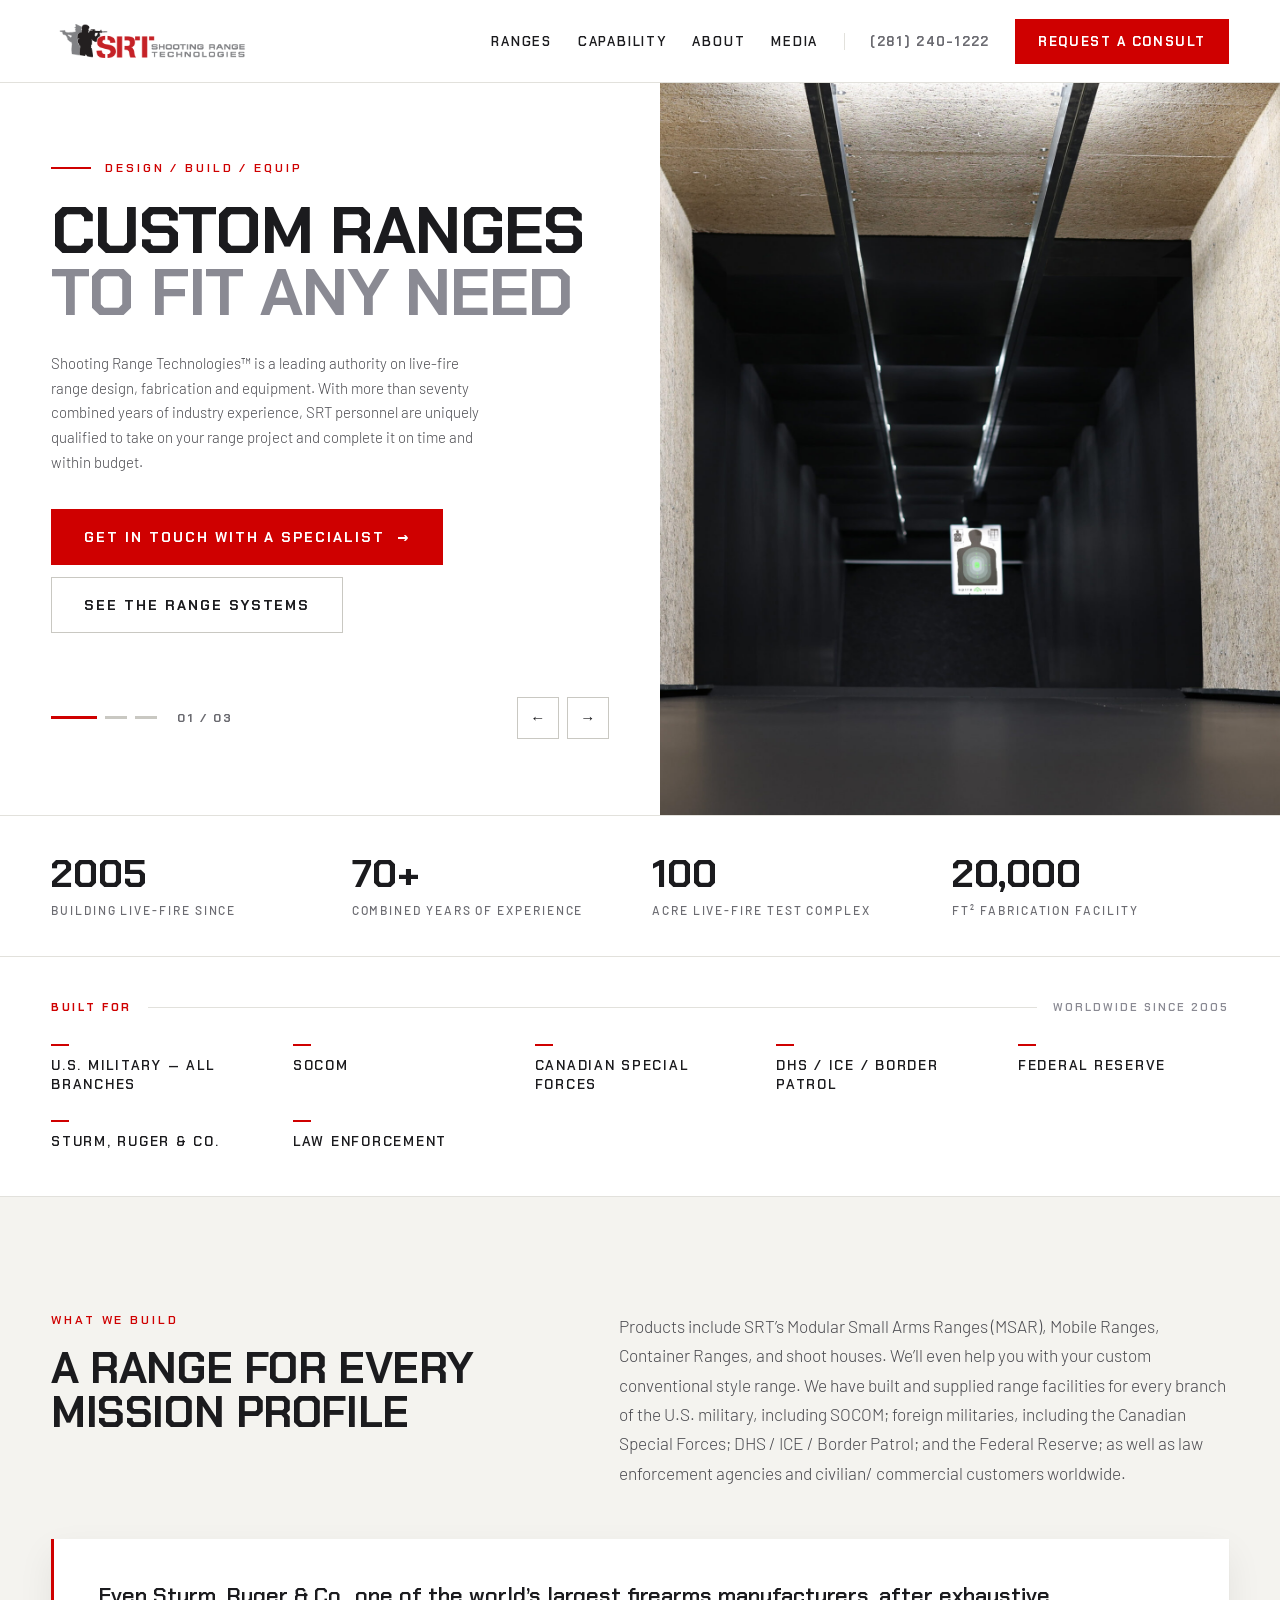
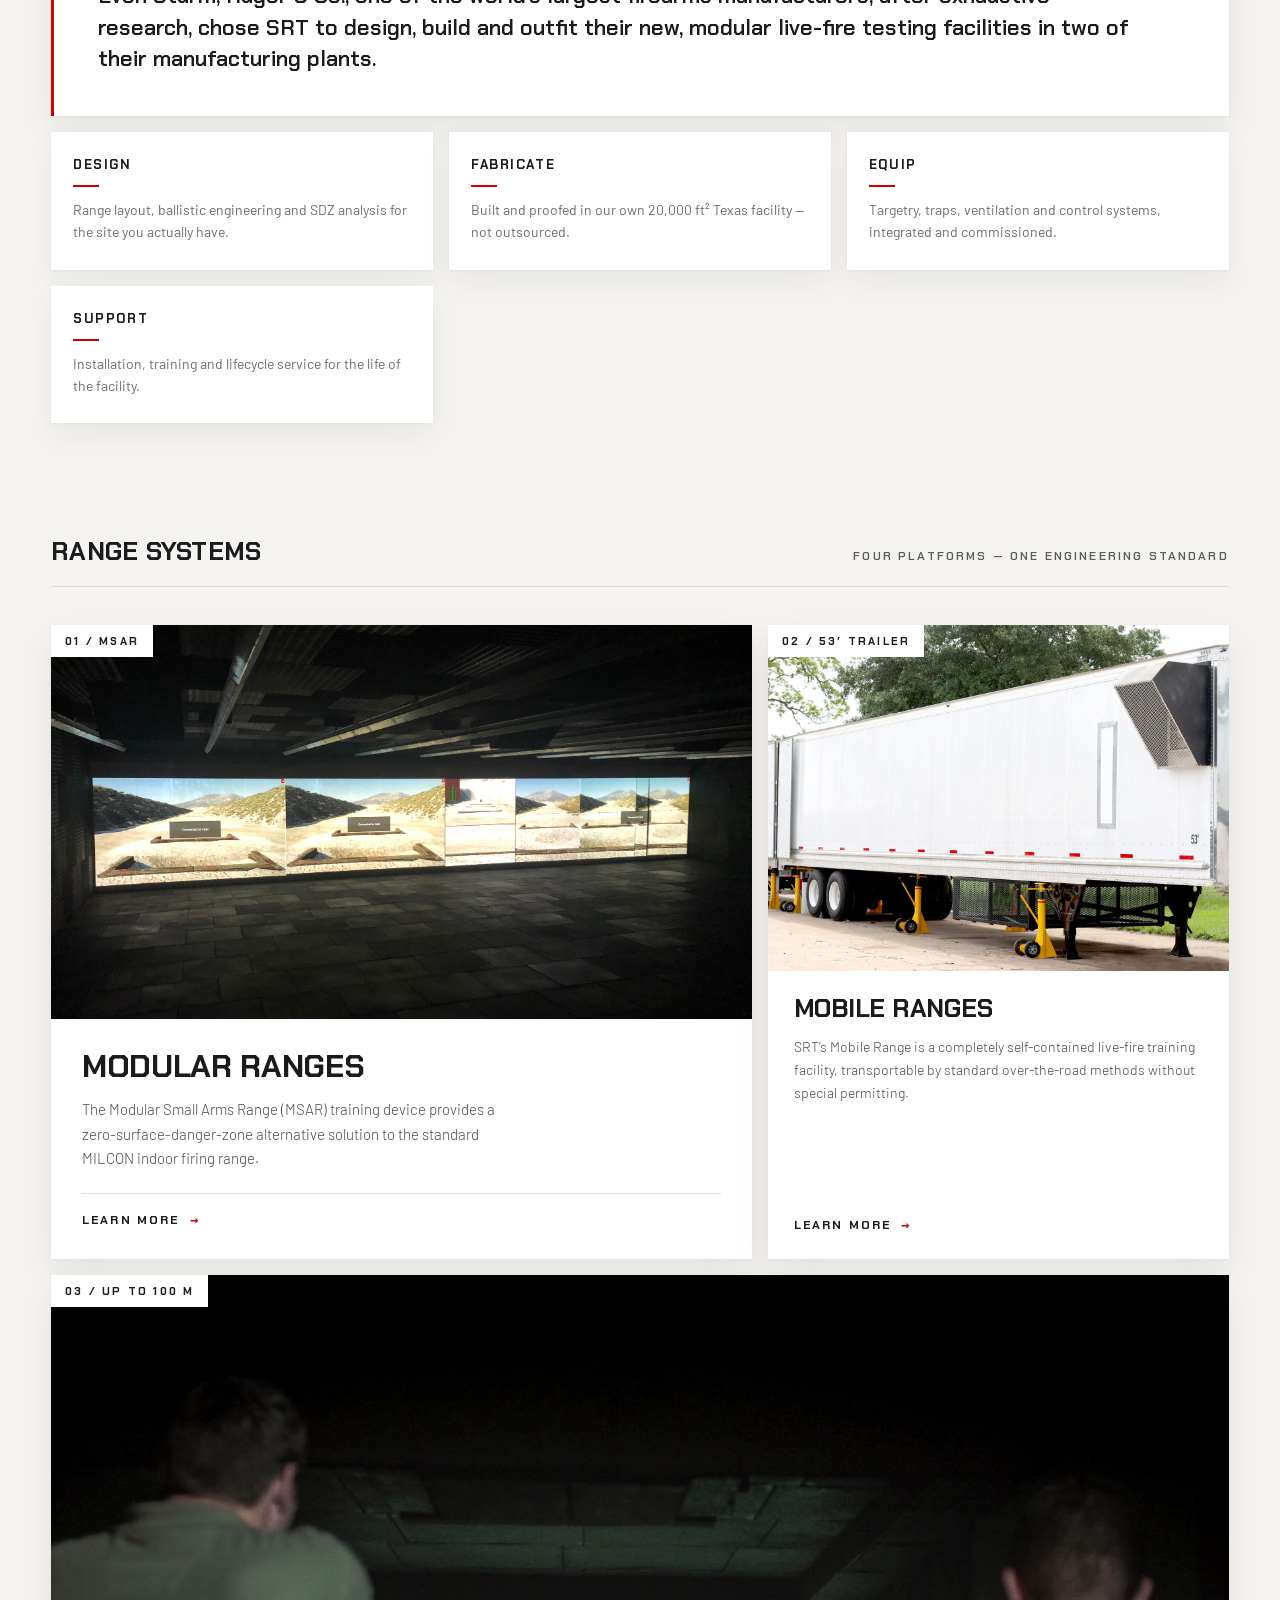
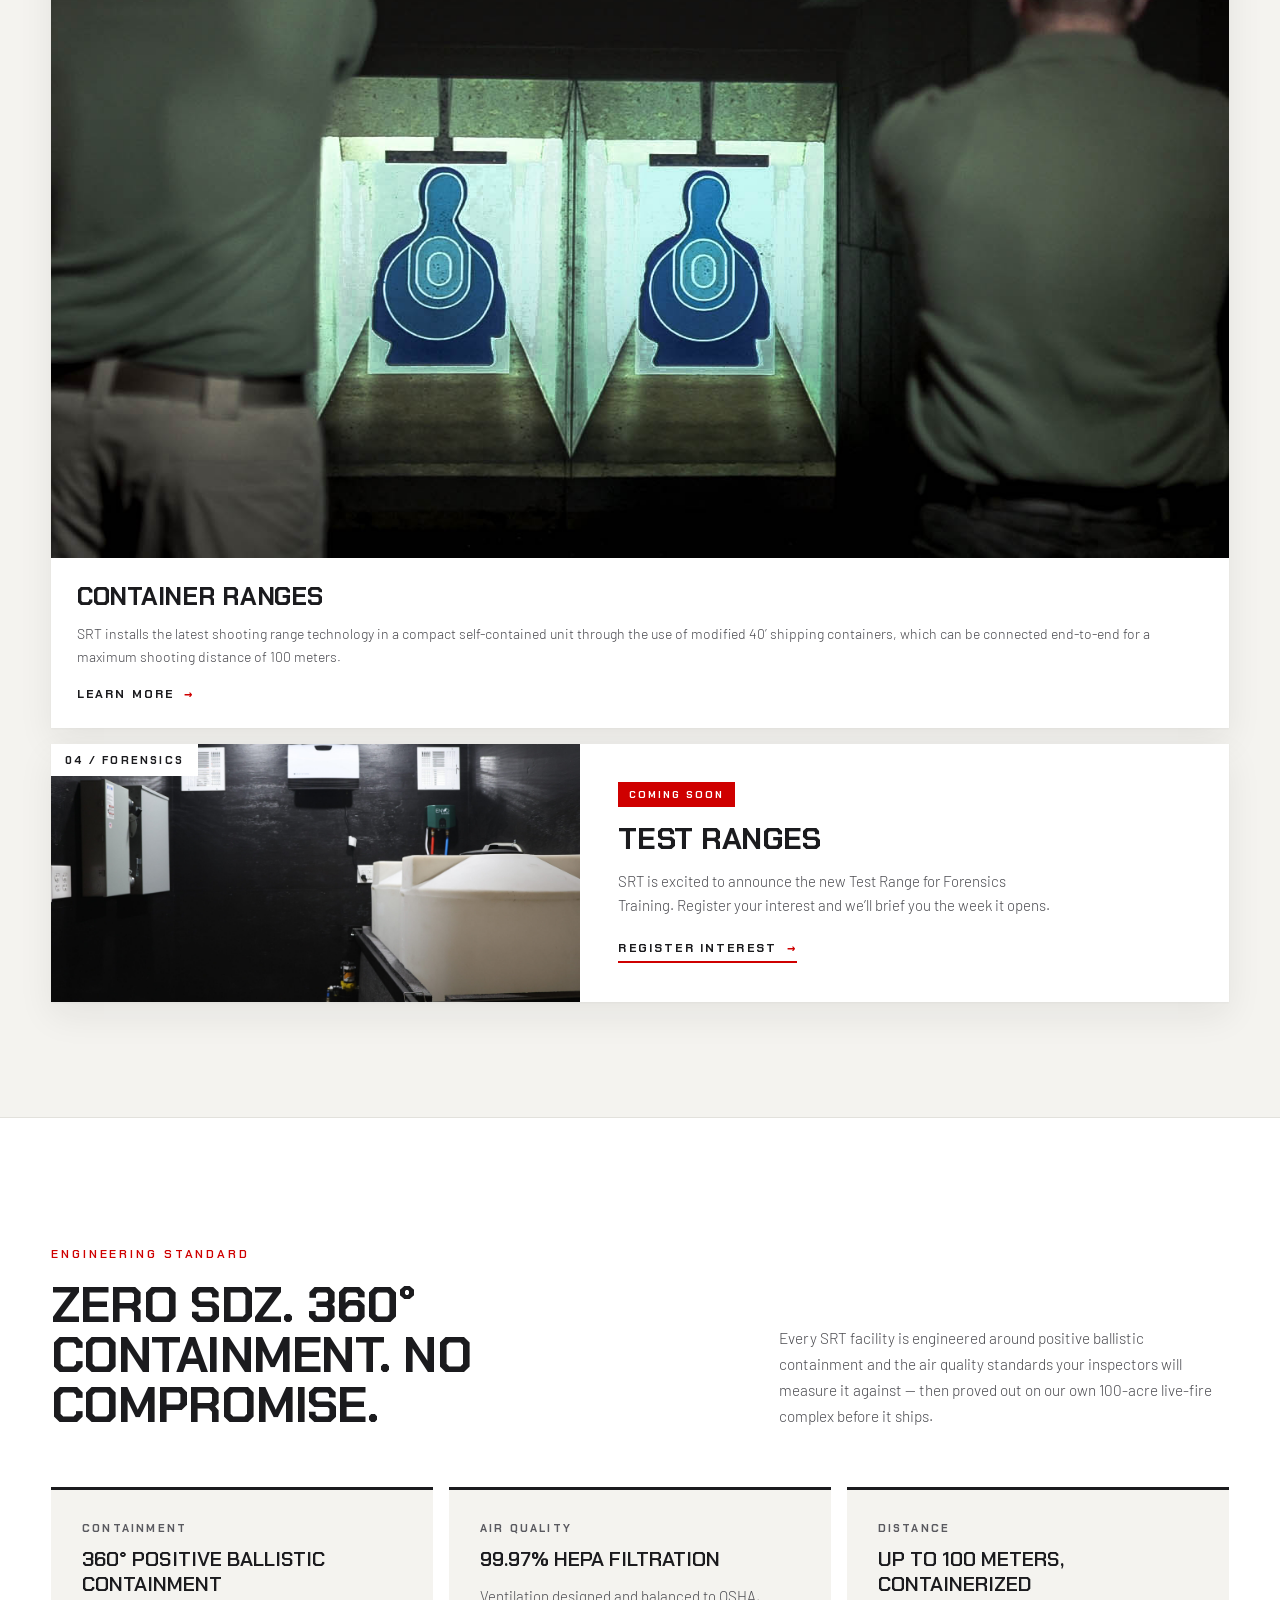
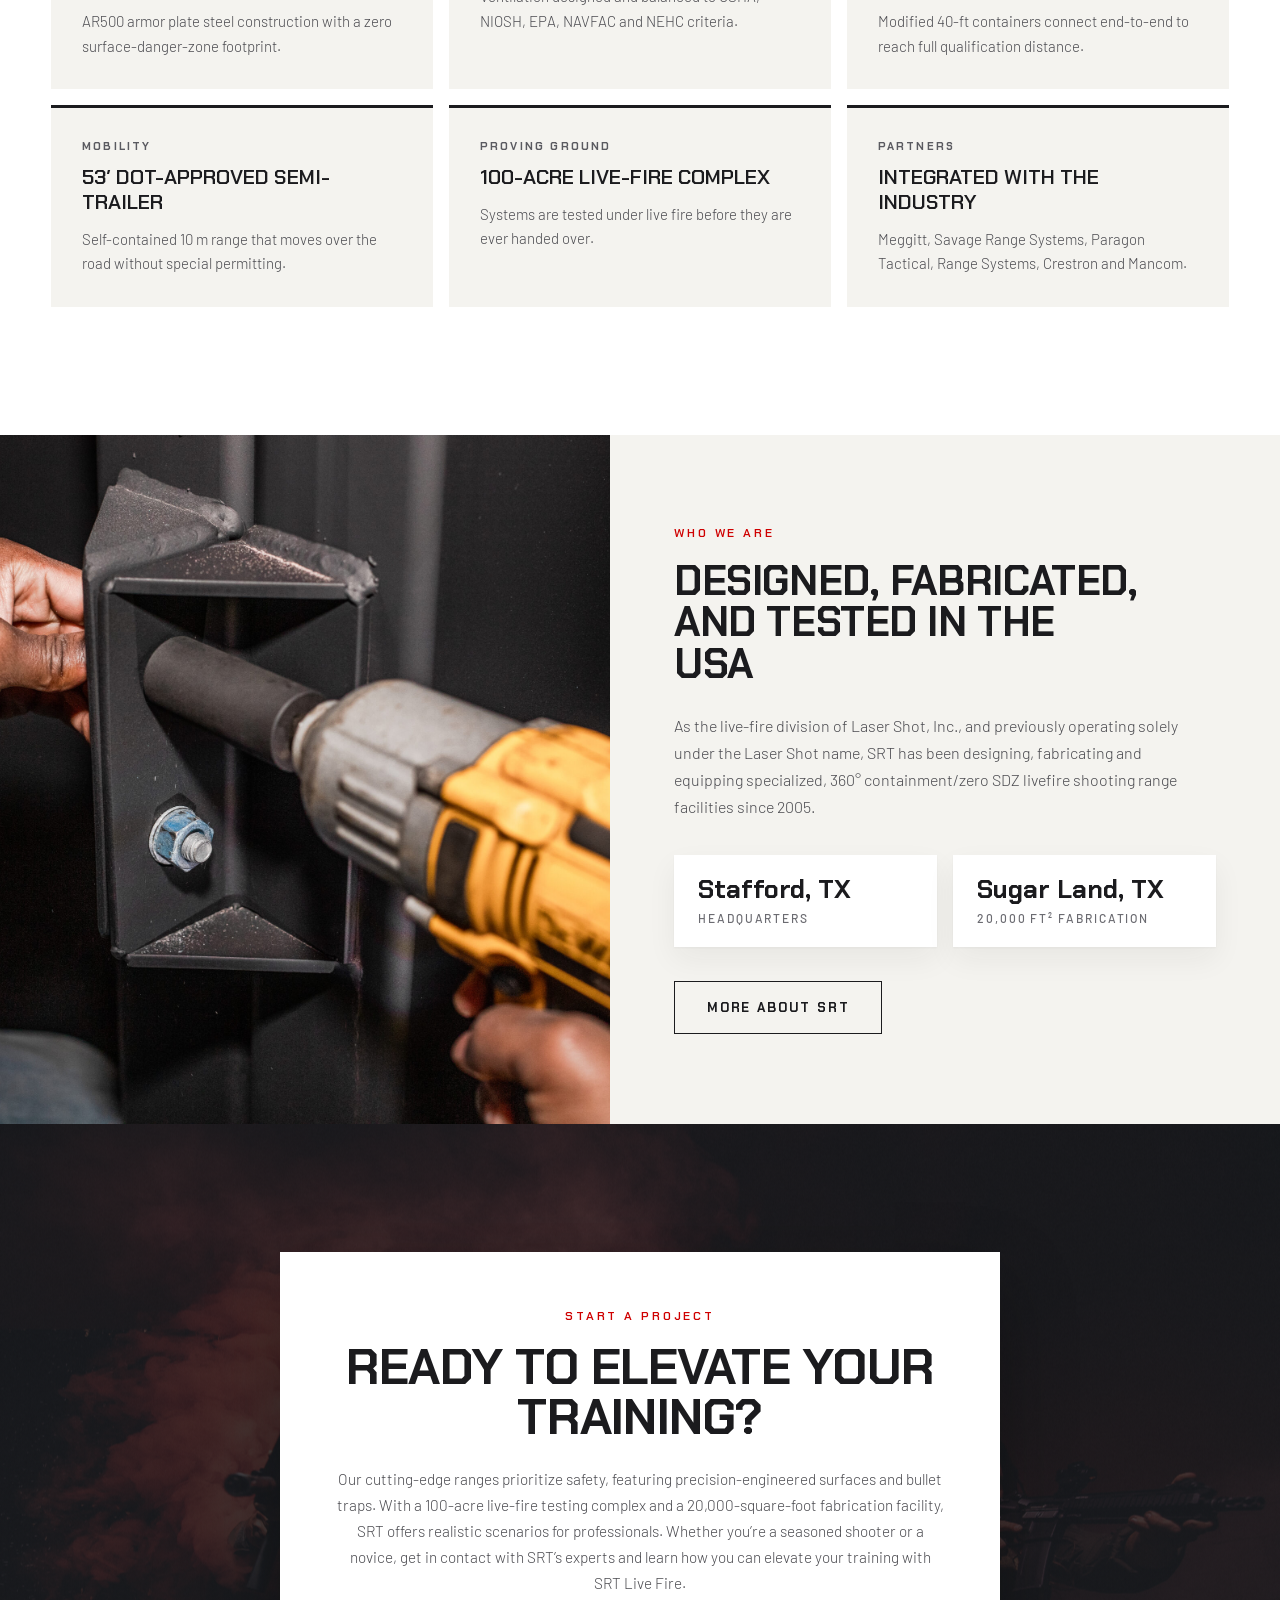
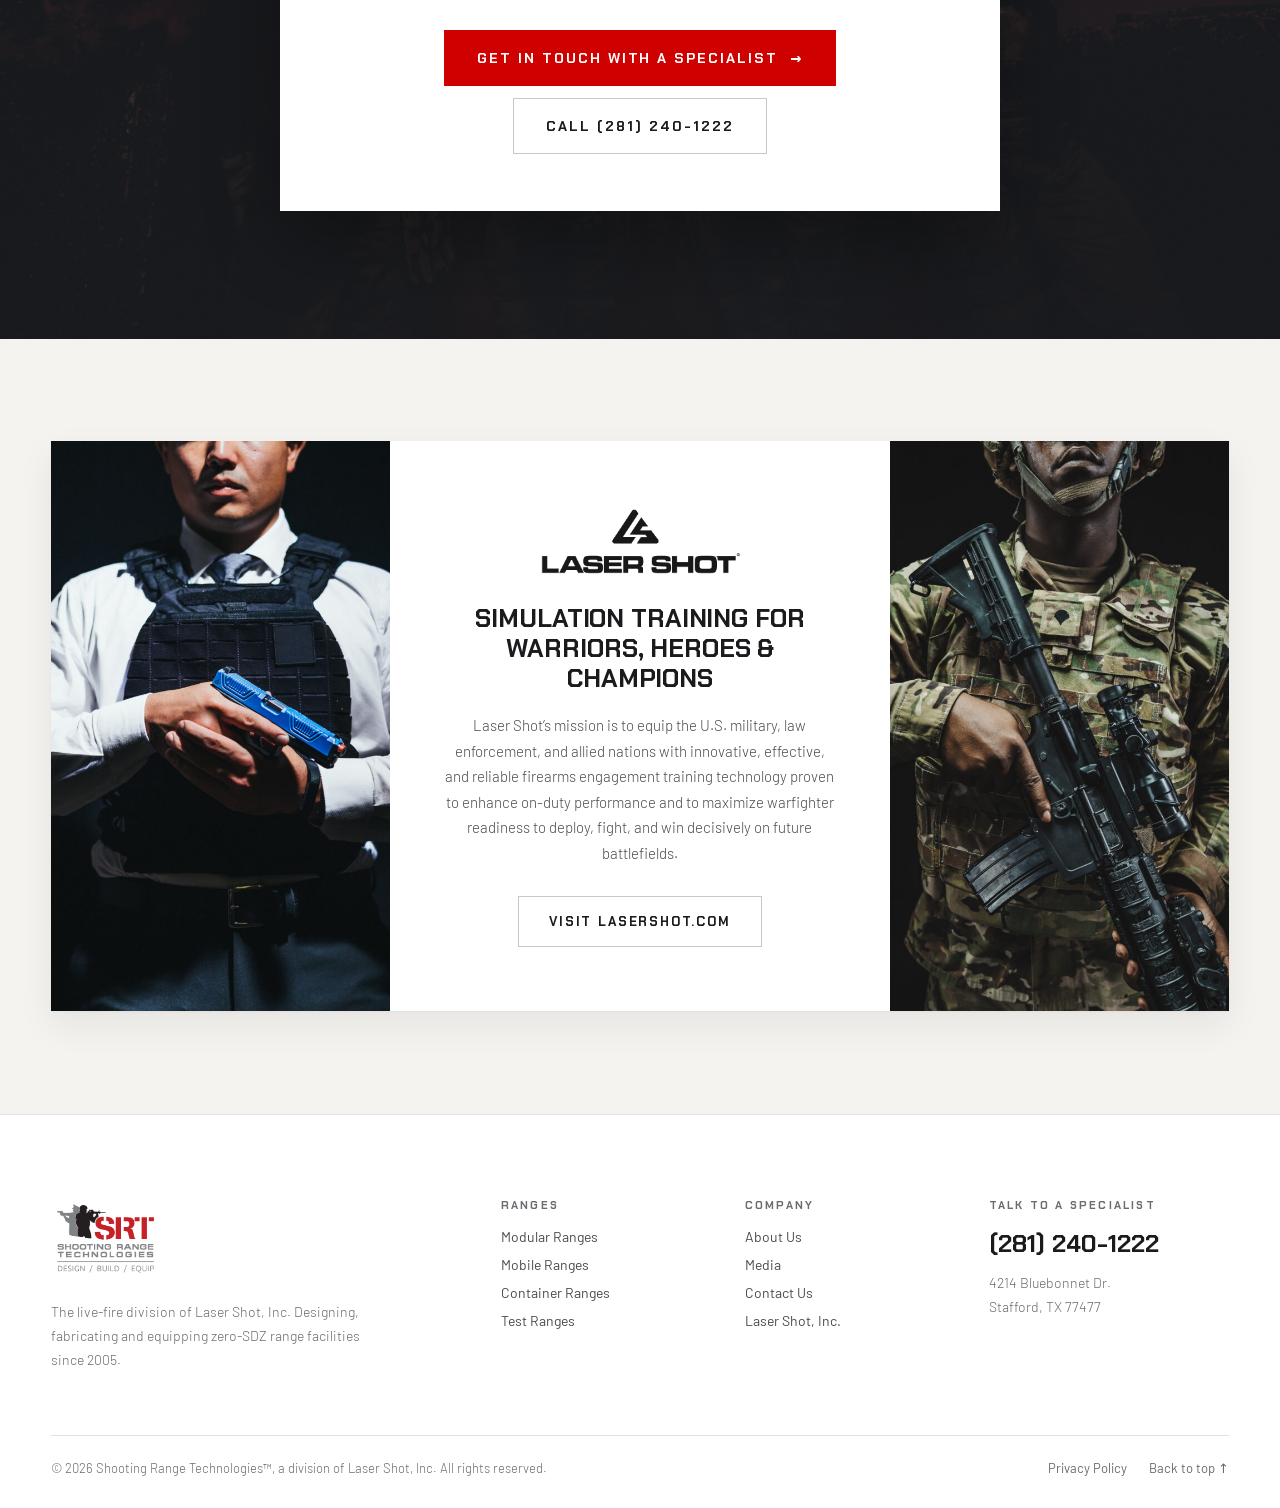
==== index.html @ 736031e8 "Publish seven-page SRT light design preview" ====
<!doctype html>
<html lang="en"><head><meta charset="utf-8"><meta name="robots" content="noindex,nofollow">
<meta name="viewport" content="width=device-width, initial-scale=1">
<title>Shooting Range Technologies — Live-Fire Range Design, Fabrication &amp; Equipment</title>
<meta name="description" content="Shooting Range Technologies™ is a leading authority on live-fire range design, fabrication and equipment.">
<link rel="icon" href="assets/srt-favicon.png">
<link rel="preconnect" href="https://fonts.googleapis.com">
<link rel="preconnect" href="https://fonts.gstatic.com" crossorigin="crossorigin">
<link href="https://fonts.googleapis.com/css2?family=Chakra+Petch:wght@500;600;700&amp;family=Barlow:wght@300;400;500;600&amp;display=swap" rel="stylesheet">
<style>
  html { scroll-behavior: smooth; }
  body { margin: 0; background: #F4F3EF; -webkit-font-smoothing: antialiased; }
  * { box-sizing: border-box; }
  a { color: #CF0000; text-decoration: none; }
  a:hover { color: #FF2A2A; }
  ::selection { background: #CF0000; color: #fff; }
</style>
<link rel="stylesheet" href="assets/site.css"><style>.hover-1:hover{color:#CF0000 !important}
.hover-2:hover{color:#CF0000 !important}
.hover-3:hover{color:#CF0000 !important}
.hover-4:hover{color:#CF0000 !important}
.hover-5:hover{color:#1B1B1E !important}
.hover-6:hover{background:#FF2A2A !important;border-color:#FF2A2A !important;color:#fff !important}
.hover-7:hover{background:#FF2A2A !important;border-color:#FF2A2A !important;color:#fff !important}
.hover-8:hover{border-color:#1B1B1E !important;color:#1B1B1E !important;background:rgba(27,27,30,0.04) !important}
.hover-9:hover{background:#FF2A2A !important;border-color:#FF2A2A !important;color:#fff !important}
.hover-10:hover{border-color:#1B1B1E !important;color:#1B1B1E !important;background:rgba(27,27,30,0.04) !important}
.hover-11:hover{background:#FF2A2A !important;border-color:#FF2A2A !important;color:#fff !important}
.hover-12:hover{border-color:#1B1B1E !important;color:#1B1B1E !important;background:rgba(27,27,30,0.04) !important}
.hover-13:hover{border-color:#1B1B1E !important;background:rgba(27,27,30,0.04) !important}
.hover-14:hover{border-color:#1B1B1E !important;background:rgba(27,27,30,0.04) !important}
.hover-15:hover{color:#1B1B1E !important;box-shadow:0 2px 4px rgba(27,27,30,0.06),0 22px 48px rgba(27,27,30,0.12) !important;transform:translateY(-3px) !important}
.hover-16:hover{color:#1B1B1E !important;box-shadow:0 2px 4px rgba(27,27,30,0.06),0 22px 48px rgba(27,27,30,0.12) !important;transform:translateY(-3px) !important}
.hover-17:hover{color:#1B1B1E !important;box-shadow:0 2px 4px rgba(27,27,30,0.06),0 22px 48px rgba(27,27,30,0.12) !important;transform:translateY(-3px) !important}
.hover-18:hover{color:#CF0000 !important}
.hover-19:hover{background:#1B1B1E !important;color:#FFFFFF !important}
.hover-20:hover{background:#FF2A2A !important;border-color:#FF2A2A !important;color:#fff !important}
.hover-21:hover{border-color:#1B1B1E !important;background:rgba(27,27,30,0.04) !important;color:#1B1B1E !important}
.hover-22:hover{border-color:#CF0000 !important;background:#CF0000 !important;color:#fff !important}
.hover-23:hover{color:#CF0000 !important}
.hover-24:hover{color:#CF0000 !important}
.hover-25:hover{color:#CF0000 !important}
.hover-26:hover{color:#CF0000 !important}
.hover-27:hover{color:#CF0000 !important}
.hover-28:hover{color:#CF0000 !important}
.hover-29:hover{color:#CF0000 !important}
.hover-30:hover{color:#CF0000 !important}
.hover-31:hover{color:#CF0000 !important}
.hover-32:hover{color:#1B1B1E !important}
.hover-33:hover{color:#1B1B1E !important}
.hover-34:hover{color:#1B1B1E !important}</style></head><body>




<div style="background:#F4F3EF;color:#1B1B1E;font-family:Barlow,system-ui,sans-serif;overflow-x:clip" data-ref="rootRef">

  <header style="position:sticky;top:0;z-index:60;background:rgba(255,255,255,0.96);backdrop-filter:blur(14px);-webkit-backdrop-filter:blur(14px);border-bottom:1px solid #E2E1DC;transition:box-shadow .25s ease" data-ref="headerRef">
    <div style="max-width:1600px;margin:0 auto;padding:16px clamp(18px,4vw,64px);display:flex;align-items:center;gap:20px 28px;row-gap:12px;flex-wrap:wrap;justify-content:space-between;position:relative">
      <a href="#top" style="display:flex;align-items:center;gap:14px;flex-shrink:0">
        <img src="assets/srt-horizontal-dark.png" alt="Shooting Range Technologies" style="height:50px;width:auto;display:block">
      </a>
      <button data-menu-toggle="1" aria-label="Open menu" aria-expanded="false" style="display:none;width:46px;height:46px;background:transparent;border:1px solid #C9C8C2;cursor:pointer;flex-direction:column;align-items:center;justify-content:center;gap:5px;padding:0;flex-shrink:0;margin-left:auto"><span style="display:block;width:20px;height:2px;background:#1B1B1E"></span><span style="display:block;width:20px;height:2px;background:#1B1B1E"></span><span style="display:block;width:20px;height:2px;background:#1B1B1E"></span></button>
      <nav data-menu-nav="1" style="display:flex;align-items:center;gap:12px clamp(14px,2vw,30px);flex:1 1 420px;flex-wrap:wrap;justify-content:flex-end">
        <a href="#ranges" style="font-family:'Chakra Petch',sans-serif;font-weight:600;font-size:13px;letter-spacing:.14em;text-transform:uppercase;color:#1B1B1E" class="hover-1">Ranges</a>
        <a href="about-us.html#why" style="font-family:'Chakra Petch',sans-serif;font-weight:600;font-size:13px;letter-spacing:.14em;text-transform:uppercase;color:#1B1B1E" class="hover-2">Capability</a>
        <a href="about-us.html" style="font-family:'Chakra Petch',sans-serif;font-weight:600;font-size:13px;letter-spacing:.14em;text-transform:uppercase;color:#1B1B1E" class="hover-3">About</a>
        <a href="media.html" style="font-family:'Chakra Petch',sans-serif;font-weight:600;font-size:13px;letter-spacing:.14em;text-transform:uppercase;color:#1B1B1E" class="hover-4">Media</a>
        <a href="tel:+12812401222" style="font-family:'Chakra Petch',sans-serif;font-weight:700;font-size:13px;letter-spacing:.1em;color:#6B6B71;border-left:1px solid #E2E1DC;padding-left:clamp(14px,2vw,26px)" class="hover-5"><span data-bind="1">(281) 240-1222</span></a>
        <a href="contact-us.html" style="font-family:'Chakra Petch',sans-serif;font-weight:700;font-size:13px;letter-spacing:.12em;text-transform:uppercase;color:#fff;background:#CF0000;padding:13px 22px;border:1px solid #CF0000" class="hover-6">Request a Consult</a>
      </nav>
    </div>
  </header>

  <section id="top" style="background:#FFFFFF">
    <div style="max-width:1600px;margin:0 auto;display:flex;flex-wrap:wrap;align-items:stretch">

      <div style="flex:1 1 380px;display:flex;flex-direction:column;justify-content:center;padding:clamp(48px,6vw,104px) clamp(18px,4vw,64px)">
        <div style="display:grid">

          <div data-copy="0" style="grid-area:1 / 1;opacity:1;transition:opacity .5s ease, transform .5s ease">
            <div style="display:flex;align-items:center;gap:14px;margin-bottom:24px">
              <span style="width:40px;height:2px;background:#CF0000;display:block"></span>
              <span style="font-family:'Chakra Petch',sans-serif;font-weight:600;font-size:12px;letter-spacing:.24em;text-transform:uppercase;color:#CF0000">Design / Build / Equip</span>
            </div>
            <h1 style="font-family:'Chakra Petch',sans-serif;font-weight:700;text-transform:uppercase;font-size:clamp(40px,5.2vw,82px);line-height:0.94;letter-spacing:-0.015em;margin:0;max-width:15ch;text-wrap:balance;color:#1B1B1E">Custom ranges <span style="color:#8A8A93;display:inline">to fit any need</span></h1>
            <p style="max-width:54ch;margin:26px 0 0;font-size:clamp(15px,1.15vw,18px);line-height:1.65;color:#4A4A4F;font-weight:300">Shooting Range Technologies™ is a leading authority on live-fire range design, fabrication and equipment. With more than seventy combined years of industry experience, SRT personnel are uniquely qualified to take on your range project and complete it on time and within budget.</p>
            <div style="display:flex;flex-wrap:wrap;gap:12px;margin-top:34px">
              <a href="contact-us.html" style="font-family:'Chakra Petch',sans-serif;font-weight:700;font-size:14px;letter-spacing:.14em;text-transform:uppercase;color:#fff;background:#CF0000;padding:18px 32px;border:1px solid #CF0000;display:inline-flex;align-items:center;gap:12px" class="hover-7">Get in touch with a specialist <span style="font-size:16px;line-height:1">→</span></a>
              <a href="#ranges" style="font-family:'Chakra Petch',sans-serif;font-weight:700;font-size:14px;letter-spacing:.14em;text-transform:uppercase;color:#1B1B1E;background:transparent;padding:18px 32px;border:1px solid #C9C8C2;display:inline-flex;align-items:center" class="hover-8">See the range systems</a>
            </div>
          </div>

          <div data-copy="1" style="grid-area:1 / 1;opacity:0;pointer-events:none;transform:translateY(14px);transition:opacity .5s ease, transform .5s ease">
            <div style="display:flex;align-items:center;gap:14px;margin-bottom:24px">
              <span style="width:40px;height:2px;background:#CF0000;display:block"></span>
              <span style="font-family:'Chakra Petch',sans-serif;font-weight:600;font-size:12px;letter-spacing:.24em;text-transform:uppercase;color:#CF0000">Modular Small Arms Range</span>
            </div>
            <h2 style="font-family:'Chakra Petch',sans-serif;font-weight:700;text-transform:uppercase;font-size:clamp(40px,5.2vw,82px);line-height:0.94;letter-spacing:-0.015em;margin:0;max-width:15ch;text-wrap:balance;color:#1B1B1E">Zero SDZ <span style="color:#8A8A93;display:inline">by design</span></h2>
            <p style="max-width:54ch;margin:26px 0 0;font-size:clamp(15px,1.15vw,18px);line-height:1.65;color:#4A4A4F;font-weight:300">The Modular Small Arms Range (MSAR) training device provides a zero-surface-danger-zone alternative solution to the standard MILCON indoor firing range — 360° positive ballistic containment in AR500 armor plate steel.</p>
            <div style="display:flex;flex-wrap:wrap;gap:12px;margin-top:34px">
              <a href="modular-ranges.html" style="font-family:'Chakra Petch',sans-serif;font-weight:700;font-size:14px;letter-spacing:.14em;text-transform:uppercase;color:#fff;background:#CF0000;padding:18px 32px;border:1px solid #CF0000;display:inline-flex;align-items:center;gap:12px" class="hover-9">Explore modular ranges <span style="font-size:16px;line-height:1">→</span></a>
              <a href="#capability" style="font-family:'Chakra Petch',sans-serif;font-weight:700;font-size:14px;letter-spacing:.14em;text-transform:uppercase;color:#1B1B1E;background:transparent;padding:18px 32px;border:1px solid #C9C8C2;display:inline-flex;align-items:center" class="hover-10">See the spec</a>
            </div>
          </div>

          <div data-copy="2" style="grid-area:1 / 1;opacity:0;pointer-events:none;transform:translateY(14px);transition:opacity .5s ease, transform .5s ease">
            <div style="display:flex;align-items:center;gap:14px;margin-bottom:24px">
              <span style="width:40px;height:2px;background:#CF0000;display:block"></span>
              <span style="font-family:'Chakra Petch',sans-serif;font-weight:600;font-size:12px;letter-spacing:.24em;text-transform:uppercase;color:#CF0000">Mobile &amp; Container Ranges</span>
            </div>
            <h2 style="font-family:'Chakra Petch',sans-serif;font-weight:700;text-transform:uppercase;font-size:clamp(40px,5.2vw,82px);line-height:0.94;letter-spacing:-0.015em;margin:0;max-width:15ch;text-wrap:balance;color:#1B1B1E">Live fire <span style="color:#8A8A93;display:inline">that deploys</span></h2>
            <p style="max-width:54ch;margin:26px 0 0;font-size:clamp(15px,1.15vw,18px);line-height:1.65;color:#4A4A4F;font-weight:300">SRT’s Mobile Range is a completely self-contained live-fire training facility, transportable by standard over-the-road methods without special permitting — or containerized end-to-end for a full 100 meters.</p>
            <div style="display:flex;flex-wrap:wrap;gap:12px;margin-top:34px">
              <a href="mobile-ranges.html" style="font-family:'Chakra Petch',sans-serif;font-weight:700;font-size:14px;letter-spacing:.14em;text-transform:uppercase;color:#fff;background:#CF0000;padding:18px 32px;border:1px solid #CF0000;display:inline-flex;align-items:center;gap:12px" class="hover-11">See deployable ranges <span style="font-size:16px;line-height:1">→</span></a>
              <a href="contact-us.html" style="font-family:'Chakra Petch',sans-serif;font-weight:700;font-size:14px;letter-spacing:.14em;text-transform:uppercase;color:#1B1B1E;background:transparent;padding:18px 32px;border:1px solid #C9C8C2;display:inline-flex;align-items:center" class="hover-12">Talk to a specialist</a>
            </div>
          </div>

        </div>

        <div style="display:flex;align-items:center;gap:20px;margin-top:clamp(40px,5vw,64px)">
          <div style="display:flex;align-items:center;gap:8px">
            <button data-dot="0" aria-label="Slide 1" style="width:46px;height:3px;background:#CF0000;border:0;padding:0;cursor:pointer;transition:width .3s ease, background .3s ease"></button>
            <button data-dot="1" aria-label="Slide 2" style="width:22px;height:3px;background:#C9C8C2;border:0;padding:0;cursor:pointer;transition:width .3s ease, background .3s ease"></button>
            <button data-dot="2" aria-label="Slide 3" style="width:22px;height:3px;background:#C9C8C2;border:0;padding:0;cursor:pointer;transition:width .3s ease, background .3s ease"></button>
          </div>
          <div style="font-family:'Chakra Petch',sans-serif;font-weight:700;font-size:12px;letter-spacing:.18em;color:#6B6B71" data-ref="counterRef">01 / 03</div>
          <div style="display:flex;gap:8px;margin-left:auto">
            <button data-nav="prev" aria-label="Previous slide" style="width:42px;height:42px;background:transparent;border:1px solid #C9C8C2;color:#1B1B1E;cursor:pointer;font-size:15px;display:flex;align-items:center;justify-content:center" class="hover-13">←</button>
            <button data-nav="next" aria-label="Next slide" style="width:42px;height:42px;background:transparent;border:1px solid #C9C8C2;color:#1B1B1E;cursor:pointer;font-size:15px;display:flex;align-items:center;justify-content:center" class="hover-14">→</button>
          </div>
        </div>
      </div>

      <div style="flex:1 1 340px;position:relative;min-height:clamp(300px,42vw,660px);background:#1B1B1E;overflow:hidden">
        <div data-slide="0" style="position:absolute;inset:0;opacity:1;transition:opacity .9s ease">
          <img src="assets/hero-mobile-range-lane.jpg" alt="Live-fire range lane built by SRT" style="position:absolute;inset:0;width:100%;height:100%;object-fit:cover;object-position:52% 48%">
        </div>
        <div data-slide="1" style="position:absolute;inset:0;opacity:0;transition:opacity .9s ease">
          <img src="assets/hero-modular.jpg" alt="Interior of a Modular Small Arms Range built by SRT" style="position:absolute;inset:0;width:100%;height:100%;object-fit:cover;object-position:50% 55%">
        </div>
        <div data-slide="2" style="position:absolute;inset:0;opacity:0;transition:opacity .9s ease">
          <img src="assets/hero-mobile.jpg" alt="Live fire training inside an SRT mobile range" style="position:absolute;inset:0;width:100%;height:100%;object-fit:cover;object-position:50% 45%">
        </div>
      </div>

    </div>

    <div style="border-top:1px solid #E2E1DC;background:#FFFFFF">
      <div style="max-width:1600px;margin:0 auto;padding:clamp(28px,3vw,40px) clamp(18px,4vw,64px);display:flex;flex-wrap:wrap;gap:24px">
        
          <div style="flex:1 1 170px">
            <div style="font-family:'Chakra Petch',sans-serif;font-weight:700;font-size:clamp(28px,3vw,40px);line-height:1;color:#1B1B1E"><span data-bind="2">2005</span></div>
            <div style="font-size:12px;letter-spacing:.16em;text-transform:uppercase;color:#6B6B71;margin-top:10px;font-weight:500"><span data-bind="3">Building live-fire since</span></div>
          </div>
        
          <div style="flex:1 1 170px">
            <div style="font-family:'Chakra Petch',sans-serif;font-weight:700;font-size:clamp(28px,3vw,40px);line-height:1;color:#1B1B1E"><span data-bind="4">70+</span></div>
            <div style="font-size:12px;letter-spacing:.16em;text-transform:uppercase;color:#6B6B71;margin-top:10px;font-weight:500"><span data-bind="5">Combined years of experience</span></div>
          </div>
        
          <div style="flex:1 1 170px">
            <div style="font-family:'Chakra Petch',sans-serif;font-weight:700;font-size:clamp(28px,3vw,40px);line-height:1;color:#1B1B1E"><span data-bind="6">100</span></div>
            <div style="font-size:12px;letter-spacing:.16em;text-transform:uppercase;color:#6B6B71;margin-top:10px;font-weight:500"><span data-bind="7">Acre live-fire test complex</span></div>
          </div>
        
          <div style="flex:1 1 170px">
            <div style="font-family:'Chakra Petch',sans-serif;font-weight:700;font-size:clamp(28px,3vw,40px);line-height:1;color:#1B1B1E"><span data-bind="8">20,000</span></div>
            <div style="font-size:12px;letter-spacing:.16em;text-transform:uppercase;color:#6B6B71;margin-top:10px;font-weight:500"><span data-bind="9">Ft² fabrication facility</span></div>
          </div>
        
      </div>
    </div>
  </section>

  <div data-bind="10" style="display: contents;">
    <section style="background:#FFFFFF;border-top:1px solid #E2E1DC;border-bottom:1px solid #E2E1DC">
      <div style="max-width:1600px;margin:0 auto;padding:clamp(30px,3.4vw,46px) clamp(18px,4vw,64px)">
        <div style="display:flex;align-items:center;gap:16px;margin-bottom:clamp(22px,2.4vw,30px)">
          <span style="font-family:'Chakra Petch',sans-serif;font-weight:700;font-size:11px;letter-spacing:.24em;text-transform:uppercase;color:#CF0000;flex:0 0 auto">Built for</span>
          <span style="flex:1 1 auto;height:1px;background:#E2E1DC;display:block"></span>
          <span style="font-family:'Chakra Petch',sans-serif;font-weight:600;font-size:11px;letter-spacing:.18em;text-transform:uppercase;color:#8A8A93;flex:0 0 auto">Worldwide since 2005</span>
        </div>
        <div style="display:grid;grid-template-columns:repeat(auto-fit,minmax(min(100%,190px),1fr));gap:clamp(18px,2vw,26px) clamp(20px,2.4vw,34px)">
          
            <div style="display:flex;flex-direction:column;gap:11px">
              <span style="width:18px;height:2px;background:#CF0000;display:block"></span>
              <span style="font-family:'Chakra Petch',sans-serif;font-weight:600;font-size:clamp(12px,1.05vw,14px);letter-spacing:.13em;text-transform:uppercase;color:#1B1B1E;line-height:1.4"><span data-bind="11">U.S. Military — All Branches</span></span>
            </div>
          
            <div style="display:flex;flex-direction:column;gap:11px">
              <span style="width:18px;height:2px;background:#CF0000;display:block"></span>
              <span style="font-family:'Chakra Petch',sans-serif;font-weight:600;font-size:clamp(12px,1.05vw,14px);letter-spacing:.13em;text-transform:uppercase;color:#1B1B1E;line-height:1.4"><span data-bind="12">SOCOM</span></span>
            </div>
          
            <div style="display:flex;flex-direction:column;gap:11px">
              <span style="width:18px;height:2px;background:#CF0000;display:block"></span>
              <span style="font-family:'Chakra Petch',sans-serif;font-weight:600;font-size:clamp(12px,1.05vw,14px);letter-spacing:.13em;text-transform:uppercase;color:#1B1B1E;line-height:1.4"><span data-bind="13">Canadian Special Forces</span></span>
            </div>
          
            <div style="display:flex;flex-direction:column;gap:11px">
              <span style="width:18px;height:2px;background:#CF0000;display:block"></span>
              <span style="font-family:'Chakra Petch',sans-serif;font-weight:600;font-size:clamp(12px,1.05vw,14px);letter-spacing:.13em;text-transform:uppercase;color:#1B1B1E;line-height:1.4"><span data-bind="14">DHS / ICE / Border Patrol</span></span>
            </div>
          
            <div style="display:flex;flex-direction:column;gap:11px">
              <span style="width:18px;height:2px;background:#CF0000;display:block"></span>
              <span style="font-family:'Chakra Petch',sans-serif;font-weight:600;font-size:clamp(12px,1.05vw,14px);letter-spacing:.13em;text-transform:uppercase;color:#1B1B1E;line-height:1.4"><span data-bind="15">Federal Reserve</span></span>
            </div>
          
            <div style="display:flex;flex-direction:column;gap:11px">
              <span style="width:18px;height:2px;background:#CF0000;display:block"></span>
              <span style="font-family:'Chakra Petch',sans-serif;font-weight:600;font-size:clamp(12px,1.05vw,14px);letter-spacing:.13em;text-transform:uppercase;color:#1B1B1E;line-height:1.4"><span data-bind="16">Sturm, Ruger &amp; Co.</span></span>
            </div>
          
            <div style="display:flex;flex-direction:column;gap:11px">
              <span style="width:18px;height:2px;background:#CF0000;display:block"></span>
              <span style="font-family:'Chakra Petch',sans-serif;font-weight:600;font-size:clamp(12px,1.05vw,14px);letter-spacing:.13em;text-transform:uppercase;color:#1B1B1E;line-height:1.4"><span data-bind="17">Law Enforcement</span></span>
            </div>
          
        </div>
      </div>
    </section>
  </div>

  <section style="background:#F4F3EF;padding:clamp(66px,9vw,126px) 0">
    <div style="max-width:1600px;margin:0 auto;padding:0 clamp(18px,4vw,64px);display:flex;flex-wrap:wrap;gap:clamp(30px,4.5vw,76px);align-items:flex-start">
      <div style="flex:1 1 340px;max-width:560px">
        <div data-reveal="1" style="font-family:'Chakra Petch',sans-serif;font-weight:600;font-size:12px;letter-spacing:.24em;text-transform:uppercase;color:#CF0000;margin-bottom:18px">What we build</div>
        <h2 data-reveal="1" style="font-family:'Chakra Petch',sans-serif;font-weight:700;text-transform:uppercase;font-size:clamp(29px,3.4vw,50px);line-height:1.02;letter-spacing:-0.01em;margin:0;color:#1B1B1E">A range for every mission profile</h2>
      </div>
      <div style="flex:1 1 440px">
        <p data-reveal="1" style="margin:0;font-size:clamp(16px,1.35vw,19px);line-height:1.7;color:#4A4A4F;font-weight:300">Products include SRT’s Modular Small Arms Ranges (MSAR), Mobile Ranges, Container Ranges, and shoot houses. We’ll even help you with your custom conventional style range. We have built and supplied range facilities for every branch of the U.S. military, including SOCOM; foreign militaries, including the Canadian Special Forces; DHS / ICE / Border Patrol; and the Federal Reserve; as well as law enforcement agencies and civilian/ commercial customers worldwide.</p>
      </div>
    </div>
    <div data-reveal="1" style="max-width:1600px;margin:clamp(34px,4vw,56px) auto 0;padding:0 clamp(18px,4vw,64px)">
      <div style="background:#FFFFFF;border-left:3px solid #CF0000;padding:clamp(28px,3.2vw,46px) clamp(26px,3.4vw,54px);box-shadow:0 1px 2px rgba(27,27,30,0.04),0 14px 34px rgba(27,27,30,0.07)">
      <p style="margin:0;max-width:74ch;font-family:'Chakra Petch',sans-serif;font-weight:600;font-size:clamp(16px,1.7vw,25px);line-height:1.45;color:#1B1B1E;text-wrap:pretty">Even Sturm, Ruger &amp; Co., one of the world’s largest firearms manufacturers, after exhaustive research, chose SRT to design, build and outfit their new, modular live-fire testing facilities in two of their manufacturing plants.</p>
      </div>
    </div>
    <div data-reveal="1" style="max-width:1600px;margin:16px auto 0;padding:0 clamp(18px,4vw,64px);display:grid;grid-template-columns:repeat(auto-fill,minmax(min(100%,300px),1fr));gap:16px">
      
        <div style="background:#FFFFFF;padding:24px 22px 26px;box-shadow:0 1px 2px rgba(27,27,30,0.04),0 12px 30px rgba(27,27,30,0.06)">
          <div style="font-family:'Chakra Petch',sans-serif;font-weight:700;font-size:13px;letter-spacing:.12em;text-transform:uppercase;color:#1B1B1E"><span data-bind="18">Design</span></div>
          <div style="width:26px;height:2px;background:#CF0000;margin:12px 0 12px"></div>
          <div style="font-size:14px;line-height:1.6;color:#6B6B71;font-weight:400"><span data-bind="19">Range layout, ballistic engineering and SDZ analysis for the site you actually have.</span></div>
        </div>
      
        <div style="background:#FFFFFF;padding:24px 22px 26px;box-shadow:0 1px 2px rgba(27,27,30,0.04),0 12px 30px rgba(27,27,30,0.06)">
          <div style="font-family:'Chakra Petch',sans-serif;font-weight:700;font-size:13px;letter-spacing:.12em;text-transform:uppercase;color:#1B1B1E"><span data-bind="20">Fabricate</span></div>
          <div style="width:26px;height:2px;background:#CF0000;margin:12px 0 12px"></div>
          <div style="font-size:14px;line-height:1.6;color:#6B6B71;font-weight:400"><span data-bind="21">Built and proofed in our own 20,000 ft² Texas facility — not outsourced.</span></div>
        </div>
      
        <div style="background:#FFFFFF;padding:24px 22px 26px;box-shadow:0 1px 2px rgba(27,27,30,0.04),0 12px 30px rgba(27,27,30,0.06)">
          <div style="font-family:'Chakra Petch',sans-serif;font-weight:700;font-size:13px;letter-spacing:.12em;text-transform:uppercase;color:#1B1B1E"><span data-bind="22">Equip</span></div>
          <div style="width:26px;height:2px;background:#CF0000;margin:12px 0 12px"></div>
          <div style="font-size:14px;line-height:1.6;color:#6B6B71;font-weight:400"><span data-bind="23">Targetry, traps, ventilation and control systems, integrated and commissioned.</span></div>
        </div>
      
        <div style="background:#FFFFFF;padding:24px 22px 26px;box-shadow:0 1px 2px rgba(27,27,30,0.04),0 12px 30px rgba(27,27,30,0.06)">
          <div style="font-family:'Chakra Petch',sans-serif;font-weight:700;font-size:13px;letter-spacing:.12em;text-transform:uppercase;color:#1B1B1E"><span data-bind="24">Support</span></div>
          <div style="width:26px;height:2px;background:#CF0000;margin:12px 0 12px"></div>
          <div style="font-size:14px;line-height:1.6;color:#6B6B71;font-weight:400"><span data-bind="25">Installation, training and lifecycle service for the life of the facility.</span></div>
        </div>
      
    </div>
  </section>

  <section id="ranges" style="background:#F4F3EF;padding:0 0 clamp(66px,9vw,126px)">
    <div style="max-width:1600px;margin:0 auto;padding:0 clamp(18px,4vw,64px)">
      <div style="display:flex;flex-wrap:wrap;align-items:flex-end;justify-content:space-between;gap:14px 28px;padding-bottom:22px;border-bottom:1px solid #DDDCD7;margin-bottom:clamp(26px,3vw,38px)">
        <h2 style="font-family:'Chakra Petch',sans-serif;font-weight:700;text-transform:uppercase;font-size:clamp(20px,2vw,28px);line-height:1;letter-spacing:.01em;margin:0;color:#1B1B1E">Range systems</h2>
        <div style="font-family:'Chakra Petch',sans-serif;font-weight:600;font-size:12px;letter-spacing:.18em;text-transform:uppercase;color:#5A5A60">Four platforms — one engineering standard</div>
      </div>

      <div style="display:flex;flex-wrap:wrap;gap:16px">

        <a href="modular-ranges.html" data-reveal="1" data-card="1" style="flex:1 1 560px;display:flex;flex-direction:column;background:#FFFFFF;color:#1B1B1E;box-shadow:0 1px 2px rgba(27,27,30,0.04),0 14px 34px rgba(27,27,30,0.07);transition:box-shadow .3s ease, transform .3s ease" class="hover-15">
          <div style="position:relative;aspect-ratio:16/9;overflow:hidden;background:#1B1B1E">
            <img src="assets/card-modular.jpeg" alt="Modular Small Arms Range interior with projected targetry" style="position:absolute;inset:0;width:100%;height:100%;object-fit:cover;transition:transform .7s cubic-bezier(.2,.7,.2,1)">
            <span style="position:absolute;top:0;left:0;background:#FFFFFF;padding:9px 14px;font-family:'Chakra Petch',sans-serif;font-weight:700;font-size:11px;letter-spacing:.2em;text-transform:uppercase;color:#1B1B1E">01 / MSAR</span>
          </div>
          <div style="padding:clamp(24px,2.4vw,34px);display:flex;flex-direction:column;flex:1 1 auto">
            <h3 style="font-family:'Chakra Petch',sans-serif;font-weight:700;text-transform:uppercase;font-size:clamp(24px,2.5vw,36px);line-height:1.02;margin:0;letter-spacing:-0.01em;color:#1B1B1E">Modular Ranges</h3>
            <p style="margin:14px 0 0;max-width:52ch;font-size:15px;line-height:1.65;color:#4A4A4F;font-weight:300">The Modular Small Arms Range (MSAR) training device provides a zero-surface-danger-zone alternative solution to the standard MILCON indoor firing range.</p>
            <span style="margin-top:22px;font-family:'Chakra Petch',sans-serif;font-weight:700;font-size:12px;letter-spacing:.18em;text-transform:uppercase;color:#1B1B1E;display:inline-flex;align-items:center;gap:10px;padding-top:18px;border-top:1px solid #E2E1DC">Learn more <span style="color:#CF0000">→</span></span>
          </div>
        </a>

        <a href="mobile-ranges.html" data-reveal="1" data-card="1" style="flex:1 1 320px;display:flex;flex-direction:column;background:#FFFFFF;color:#1B1B1E;box-shadow:0 1px 2px rgba(27,27,30,0.04),0 14px 34px rgba(27,27,30,0.07);transition:box-shadow .3s ease, transform .3s ease" class="hover-16">
          <div style="position:relative;aspect-ratio:4/3;overflow:hidden;background:#1B1B1E">
            <img src="assets/card-mobile.jpg" alt="SRT mobile range trailer" style="position:absolute;inset:0;width:100%;height:100%;object-fit:cover;object-position:50% 45%;transition:transform .7s cubic-bezier(.2,.7,.2,1)">
            <span style="position:absolute;top:0;left:0;background:#FFFFFF;padding:9px 14px;font-family:'Chakra Petch',sans-serif;font-weight:700;font-size:11px;letter-spacing:.2em;text-transform:uppercase;color:#1B1B1E">02 / 53′ Trailer</span>
          </div>
          <div style="padding:clamp(22px,2vw,28px);display:flex;flex-direction:column;flex:1 1 auto">
            <h3 style="font-family:'Chakra Petch',sans-serif;font-weight:700;text-transform:uppercase;font-size:clamp(21px,2vw,28px);line-height:1.04;margin:0;letter-spacing:-0.01em;color:#1B1B1E">Mobile Ranges</h3>
            <p style="margin:12px 0 0;font-size:14px;line-height:1.65;color:#4A4A4F;font-weight:300">SRT’s Mobile Range is a completely self-contained live-fire training facility, transportable by standard over-the-road methods without special permitting.</p>
            <span style="margin-top:auto;padding-top:18px;font-family:'Chakra Petch',sans-serif;font-weight:700;font-size:12px;letter-spacing:.18em;text-transform:uppercase;color:#1B1B1E;display:inline-flex;align-items:center;gap:10px">Learn more <span style="color:#CF0000">→</span></span>
          </div>
        </a>

        <a href="container-ranges.html" data-reveal="1" data-card="1" style="flex:1 1 320px;display:flex;flex-direction:column;background:#FFFFFF;color:#1B1B1E;box-shadow:0 1px 2px rgba(27,27,30,0.04),0 14px 34px rgba(27,27,30,0.07);transition:box-shadow .3s ease, transform .3s ease" class="hover-17">
          <div style="position:relative;aspect-ratio:4/3;overflow:hidden;background:#1B1B1E">
            <img src="assets/card-container.jpg" alt="Shooters training inside an SRT container range" style="position:absolute;inset:0;width:100%;height:100%;object-fit:cover;transition:transform .7s cubic-bezier(.2,.7,.2,1)">
            <span style="position:absolute;top:0;left:0;background:#FFFFFF;padding:9px 14px;font-family:'Chakra Petch',sans-serif;font-weight:700;font-size:11px;letter-spacing:.2em;text-transform:uppercase;color:#1B1B1E">03 / Up to 100 m</span>
          </div>
          <div style="padding:clamp(22px,2vw,28px);display:flex;flex-direction:column;flex:1 1 auto">
            <h3 style="font-family:'Chakra Petch',sans-serif;font-weight:700;text-transform:uppercase;font-size:clamp(21px,2vw,28px);line-height:1.04;margin:0;letter-spacing:-0.01em;color:#1B1B1E">Container Ranges</h3>
            <p style="margin:12px 0 0;font-size:14px;line-height:1.65;color:#4A4A4F;font-weight:300">SRT installs the latest shooting range technology in a compact self-contained unit through the use of modified 40’ shipping containers, which can be connected end-to-end for a maximum shooting distance of 100 meters.</p>
            <span style="margin-top:auto;padding-top:18px;font-family:'Chakra Petch',sans-serif;font-weight:700;font-size:12px;letter-spacing:.18em;text-transform:uppercase;color:#1B1B1E;display:inline-flex;align-items:center;gap:10px">Learn more <span style="color:#CF0000">→</span></span>
          </div>
        </a>

        <div data-bind="26" style="display: contents;">
          <div data-reveal="1" style="flex:1 1 100%;display:flex;flex-wrap:wrap;background:#FFFFFF;box-shadow:0 1px 2px rgba(27,27,30,0.04),0 14px 34px rgba(27,27,30,0.07)">
            <div style="flex:1 1 300px;position:relative;min-height:240px;overflow:hidden;background:#1B1B1E">
              <img src="assets/card-test.jpg" alt="Forensics test range interior" style="position:absolute;inset:0;width:100%;height:100%;object-fit:cover">
              <span style="position:absolute;top:0;left:0;background:#FFFFFF;padding:9px 14px;font-family:'Chakra Petch',sans-serif;font-weight:700;font-size:11px;letter-spacing:.2em;text-transform:uppercase;color:#1B1B1E">04 / Forensics</span>
            </div>
            <div style="flex:1 1 420px;padding:clamp(26px,3vw,44px);display:flex;flex-direction:column;justify-content:center">
              <span style="font-family:'Chakra Petch',sans-serif;font-weight:700;font-size:10px;letter-spacing:.2em;text-transform:uppercase;color:#fff;background:#CF0000;padding:6px 11px;align-self:flex-start;margin-bottom:16px">Coming soon</span>
              <h3 style="font-family:'Chakra Petch',sans-serif;font-weight:700;text-transform:uppercase;font-size:clamp(23px,2.4vw,34px);line-height:1.02;margin:0;letter-spacing:-0.01em;color:#1B1B1E">Test Ranges</h3>
              <p style="margin:14px 0 0;max-width:54ch;font-size:15px;line-height:1.65;color:#4A4A4F;font-weight:300">SRT is excited to announce the new Test Range for Forensics Training. Register your interest and we’ll brief you the week it opens.</p>
              <a href="contact-us.html" style="margin-top:22px;font-family:'Chakra Petch',sans-serif;font-weight:700;font-size:12px;letter-spacing:.18em;text-transform:uppercase;color:#1B1B1E;display:inline-flex;align-items:center;gap:10px;align-self:flex-start;border-bottom:2px solid #CF0000;padding-bottom:5px" class="hover-18">Register interest <span style="color:#CF0000">→</span></a>
            </div>
          </div>
        </div>

      </div>
    </div>
  </section>

  <section id="capability" style="background:#FFFFFF;border-top:1px solid #E2E1DC;padding:clamp(70px,10vw,140px) 0">
    <div style="max-width:1600px;margin:0 auto;padding:0 clamp(18px,4vw,64px)">
      <div style="display:flex;flex-wrap:wrap;gap:clamp(26px,5vw,76px);align-items:flex-end;margin-bottom:clamp(36px,4.5vw,64px)">
        <div style="flex:1 1 420px">
          <div style="font-family:'Chakra Petch',sans-serif;font-weight:600;font-size:12px;letter-spacing:.24em;text-transform:uppercase;color:#CF0000;margin-bottom:18px">Engineering standard</div>
          <h2 style="font-family:'Chakra Petch',sans-serif;font-weight:700;text-transform:uppercase;font-size:clamp(29px,3.9vw,58px);line-height:1;letter-spacing:-0.015em;margin:0;max-width:16ch;color:#1B1B1E">Zero SDZ. 360° containment. No compromise.</h2>
        </div>
        <p style="flex:1 1 320px;max-width:50ch;margin:0;font-size:clamp(15px,1.2vw,18px);line-height:1.7;color:#4A4A4F;font-weight:300">Every SRT facility is engineered around positive ballistic containment and the air quality standards your inspectors will measure it against — then proved out on our own 100-acre live-fire complex before it ships.</p>
      </div>
      <div style="display:flex;flex-wrap:wrap;gap:16px">
        
          <div style="flex:1 1 380px;background:#F4F3EF;padding:clamp(24px,2.4vw,34px);border-top:3px solid #1B1B1E">
            <div style="font-family:'Chakra Petch',sans-serif;font-weight:700;font-size:11px;letter-spacing:.2em;text-transform:uppercase;color:#5A5A60"><span data-bind="27">Containment</span></div>
            <div style="font-family:'Chakra Petch',sans-serif;font-weight:600;font-size:clamp(17px,1.6vw,22px);line-height:1.22;color:#1B1B1E;margin-top:12px;text-transform:uppercase"><span data-bind="28">360° positive ballistic containment</span></div>
            <div style="font-size:15px;line-height:1.65;color:#4A4A4F;margin-top:12px;font-weight:300"><span data-bind="29">AR500 armor plate steel construction with a zero surface-danger-zone footprint.</span></div>
          </div>
        
          <div style="flex:1 1 380px;background:#F4F3EF;padding:clamp(24px,2.4vw,34px);border-top:3px solid #1B1B1E">
            <div style="font-family:'Chakra Petch',sans-serif;font-weight:700;font-size:11px;letter-spacing:.2em;text-transform:uppercase;color:#5A5A60"><span data-bind="30">Air quality</span></div>
            <div style="font-family:'Chakra Petch',sans-serif;font-weight:600;font-size:clamp(17px,1.6vw,22px);line-height:1.22;color:#1B1B1E;margin-top:12px;text-transform:uppercase"><span data-bind="31">99.97% HEPA filtration</span></div>
            <div style="font-size:15px;line-height:1.65;color:#4A4A4F;margin-top:12px;font-weight:300"><span data-bind="32">Ventilation designed and balanced to OSHA, NIOSH, EPA, NAVFAC and NEHC criteria.</span></div>
          </div>
        
          <div style="flex:1 1 380px;background:#F4F3EF;padding:clamp(24px,2.4vw,34px);border-top:3px solid #1B1B1E">
            <div style="font-family:'Chakra Petch',sans-serif;font-weight:700;font-size:11px;letter-spacing:.2em;text-transform:uppercase;color:#5A5A60"><span data-bind="33">Distance</span></div>
            <div style="font-family:'Chakra Petch',sans-serif;font-weight:600;font-size:clamp(17px,1.6vw,22px);line-height:1.22;color:#1B1B1E;margin-top:12px;text-transform:uppercase"><span data-bind="34">Up to 100 meters, containerized</span></div>
            <div style="font-size:15px;line-height:1.65;color:#4A4A4F;margin-top:12px;font-weight:300"><span data-bind="35">Modified 40-ft containers connect end-to-end to reach full qualification distance.</span></div>
          </div>
        
          <div style="flex:1 1 380px;background:#F4F3EF;padding:clamp(24px,2.4vw,34px);border-top:3px solid #1B1B1E">
            <div style="font-family:'Chakra Petch',sans-serif;font-weight:700;font-size:11px;letter-spacing:.2em;text-transform:uppercase;color:#5A5A60"><span data-bind="36">Mobility</span></div>
            <div style="font-family:'Chakra Petch',sans-serif;font-weight:600;font-size:clamp(17px,1.6vw,22px);line-height:1.22;color:#1B1B1E;margin-top:12px;text-transform:uppercase"><span data-bind="37">53′ DOT-approved semi-trailer</span></div>
            <div style="font-size:15px;line-height:1.65;color:#4A4A4F;margin-top:12px;font-weight:300"><span data-bind="38">Self-contained 10 m range that moves over the road without special permitting.</span></div>
          </div>
        
          <div style="flex:1 1 380px;background:#F4F3EF;padding:clamp(24px,2.4vw,34px);border-top:3px solid #1B1B1E">
            <div style="font-family:'Chakra Petch',sans-serif;font-weight:700;font-size:11px;letter-spacing:.2em;text-transform:uppercase;color:#5A5A60"><span data-bind="39">Proving ground</span></div>
            <div style="font-family:'Chakra Petch',sans-serif;font-weight:600;font-size:clamp(17px,1.6vw,22px);line-height:1.22;color:#1B1B1E;margin-top:12px;text-transform:uppercase"><span data-bind="40">100-acre live-fire complex</span></div>
            <div style="font-size:15px;line-height:1.65;color:#4A4A4F;margin-top:12px;font-weight:300"><span data-bind="41">Systems are tested under live fire before they are ever handed over.</span></div>
          </div>
        
          <div style="flex:1 1 380px;background:#F4F3EF;padding:clamp(24px,2.4vw,34px);border-top:3px solid #1B1B1E">
            <div style="font-family:'Chakra Petch',sans-serif;font-weight:700;font-size:11px;letter-spacing:.2em;text-transform:uppercase;color:#5A5A60"><span data-bind="42">Partners</span></div>
            <div style="font-family:'Chakra Petch',sans-serif;font-weight:600;font-size:clamp(17px,1.6vw,22px);line-height:1.22;color:#1B1B1E;margin-top:12px;text-transform:uppercase"><span data-bind="43">Integrated with the industry</span></div>
            <div style="font-size:15px;line-height:1.65;color:#4A4A4F;margin-top:12px;font-weight:300"><span data-bind="44">Meggitt, Savage Range Systems, Paragon Tactical, Range Systems, Crestron and Mancom.</span></div>
          </div>
        
      </div>
    </div>
  </section>

  <section id="about" style="background:#F4F3EF">
    <div style="max-width:1600px;margin:0 auto;display:flex;flex-wrap:wrap">
      <div style="flex:1 1 420px;min-height:clamp(320px,38vw,600px);position:relative;background:#1B1B1E">
        <img src="assets/who-we-are.jpg" alt="SRT fabrication technician assembling range steel" style="position:absolute;inset:0;width:100%;height:100%;object-fit:cover">
      </div>
      <div style="flex:1 1 480px;display:flex;flex-direction:column;justify-content:center;padding:clamp(52px,7vw,106px) clamp(24px,5vw,86px)">
        <div style="font-family:'Chakra Petch',sans-serif;font-weight:600;font-size:12px;letter-spacing:.24em;text-transform:uppercase;color:#CF0000;margin-bottom:20px">Who we are</div>
        <h2 style="font-family:'Chakra Petch',sans-serif;font-weight:700;text-transform:uppercase;font-size:clamp(27px,3.2vw,48px);line-height:1.02;letter-spacing:-0.01em;margin:0;max-width:18ch;color:#1B1B1E">Designed, fabricated, and tested in the USA</h2>
        <p style="margin:26px 0 0;max-width:56ch;font-size:clamp(15px,1.25vw,18px);line-height:1.7;color:#4A4A4F;font-weight:300">As the live-fire division of Laser Shot, Inc., and previously operating solely under the Laser Shot name, SRT has been designing, fabricating and equipping specialized, 360° containment/zero SDZ livefire shooting range facilities since 2005.</p>
        <div style="display:flex;flex-wrap:wrap;gap:16px;margin-top:34px">
          <div style="flex:1 1 180px;background:#FFFFFF;padding:22px 24px;box-shadow:0 1px 2px rgba(27,27,30,0.04),0 12px 30px rgba(27,27,30,0.06)">
            <div style="font-family:'Chakra Petch',sans-serif;font-weight:700;font-size:clamp(20px,2vw,28px);line-height:1;color:#1B1B1E">Stafford, TX</div>
            <div style="font-size:12px;letter-spacing:.16em;text-transform:uppercase;color:#6B6B71;margin-top:9px;font-weight:500">Headquarters</div>
          </div>
          <div style="flex:1 1 180px;background:#FFFFFF;padding:22px 24px;box-shadow:0 1px 2px rgba(27,27,30,0.04),0 12px 30px rgba(27,27,30,0.06)">
            <div style="font-family:'Chakra Petch',sans-serif;font-weight:700;font-size:clamp(20px,2vw,28px);line-height:1;color:#1B1B1E">Sugar Land, TX</div>
            <div style="font-size:12px;letter-spacing:.16em;text-transform:uppercase;color:#6B6B71;margin-top:9px;font-weight:500">20,000 ft² fabrication</div>
          </div>
        </div>
        <a href="about-us.html" style="margin-top:34px;align-self:flex-start;font-family:'Chakra Petch',sans-serif;font-weight:700;font-size:13px;letter-spacing:.14em;text-transform:uppercase;color:#1B1B1E;border:1px solid #1B1B1E;padding:17px 32px" class="hover-19">More about SRT</a>
      </div>
    </div>
  </section>

  <section id="contact" style="position:relative;isolation:isolate;background:#1B1B1E;overflow:hidden">
    <img src="assets/cta-squad.jpg" alt="" style="position:absolute;inset:0;width:100%;height:100%;object-fit:cover;object-position:center 32%;z-index:-2;opacity:0.5">
    <div style="position:absolute;inset:0;background:linear-gradient(180deg,rgba(27,27,30,0.55) 0%,rgba(27,27,30,0.78) 100%);z-index:-1"></div>
    <div style="max-width:1600px;margin:0 auto;padding:clamp(74px,10vw,150px) clamp(18px,4vw,64px);display:flex;justify-content:center">
      <div style="max-width:720px;background:#FFFFFF;padding:clamp(34px,4.4vw,64px);text-align:center;display:flex;flex-direction:column;align-items:center;box-shadow:0 30px 70px rgba(0,0,0,0.3)">
        <div style="font-family:'Chakra Petch',sans-serif;font-weight:600;font-size:12px;letter-spacing:.24em;text-transform:uppercase;color:#CF0000;margin-bottom:18px">Start a project</div>
        <h2 style="font-family:'Chakra Petch',sans-serif;font-weight:700;text-transform:uppercase;font-size:clamp(28px,3.9vw,56px);line-height:1;letter-spacing:-0.015em;margin:0;color:#1B1B1E">Ready to elevate your training?</h2>
        <p style="margin:24px 0 0;font-size:clamp(15px,1.2vw,17px);line-height:1.7;color:#4A4A4F;font-weight:300">Our cutting-edge ranges prioritize safety, featuring precision-engineered surfaces and bullet traps. With a 100-acre live-fire testing complex and a 20,000-square-foot fabrication facility, SRT offers realistic scenarios for professionals. Whether you’re a seasoned shooter or a novice, get in contact with SRT’s experts and learn how you can elevate your training with SRT Live Fire.</p>
        <div style="display:flex;flex-wrap:wrap;gap:12px;justify-content:center;margin-top:34px">
          <a href="contact-us.html" style="font-family:'Chakra Petch',sans-serif;font-weight:700;font-size:14px;letter-spacing:.14em;text-transform:uppercase;color:#fff;background:#CF0000;padding:18px 32px;border:1px solid #CF0000;display:inline-flex;align-items:center;gap:12px" class="hover-20">Get in touch with a specialist <span style="font-size:16px;line-height:1">→</span></a>
          <a href="tel:+12812401222" style="font-family:'Chakra Petch',sans-serif;font-weight:700;font-size:14px;letter-spacing:.14em;text-transform:uppercase;color:#1B1B1E;padding:18px 32px;border:1px solid #C9C8C2;display:inline-flex;align-items:center;white-space:nowrap" class="hover-21"><span data-bind="45">Call&nbsp;(281) 240-1222</span></a>
        </div>
      </div>
    </div>
  </section>

  <section id="media" style="background:#F4F3EF;padding:clamp(60px,8vw,110px) 0">
    <div style="max-width:1600px;margin:0 auto;padding:0 clamp(18px,4vw,64px)">
      <div style="display:flex;flex-wrap:wrap;width:100%;background:#FFFFFF;box-shadow:0 1px 2px rgba(27,27,30,0.04),0 14px 34px rgba(27,27,30,0.07)">
      <div style="flex:1 1 240px;min-width:220px;position:relative;min-height:clamp(230px,26vw,420px);background:#1B1B1E">
        <img src="assets/ls-fed.jpg" alt="Federal agent training with a Laser Shot simulation pistol" style="position:absolute;inset:0;width:100%;height:100%;object-fit:cover">
      </div>
      <div style="flex:1 1 400px;display:flex;flex-direction:column;align-items:center;justify-content:center;text-align:center;padding:clamp(40px,5vw,72px) clamp(24px,4vw,56px)">
        <img src="assets/lasershot-dark.png" alt="Laser Shot Simulations" style="width:min(210px,58%);height:auto;display:block;filter:brightness(0);opacity:0.9">
        <h2 style="font-family:'Chakra Petch',sans-serif;font-weight:700;text-transform:uppercase;font-size:clamp(19px,2vw,28px);line-height:1.16;letter-spacing:-0.005em;margin:28px 0 0;color:#1B1B1E;max-width:22ch">Simulation training for warriors, heroes &amp; champions</h2>
        <p style="margin:20px 0 0;max-width:54ch;font-size:15px;line-height:1.7;color:#4A4A4F;font-weight:300">Laser Shot’s mission is to equip the U.S. military, law enforcement, and allied nations with innovative, effective, and reliable firearms engagement training technology proven to enhance on-duty performance and to maximize warfighter readiness to deploy, fight, and win decisively on future battlefields.</p>
        <a href="https://www.lasershot.com/" target="_blank" rel="noopener" style="margin-top:30px;font-family:'Chakra Petch',sans-serif;font-weight:700;font-size:13px;letter-spacing:.14em;text-transform:uppercase;color:#1B1B1E;border:1px solid #C9C8C2;padding:16px 30px" class="hover-22">Visit lasershot.com</a>
      </div>
      <div style="flex:1 1 240px;min-width:220px;position:relative;min-height:clamp(230px,26vw,420px);background:#1B1B1E">
        <img src="assets/ls-army.jpg" alt="Soldier training with simulated weapons" style="position:absolute;inset:0;width:100%;height:100%;object-fit:cover">
      </div>
      </div>
    </div>
  </section>

  <footer style="background:#FFFFFF;border-top:1px solid #E2E1DC;padding:clamp(52px,6.5vw,84px) 0 32px">
    <div style="max-width:1600px;margin:0 auto;padding:0 clamp(18px,4vw,64px)">
      <div style="display:flex;flex-wrap:wrap;gap:clamp(32px,5vw,76px);justify-content:space-between">
        <div style="flex:1 1 300px;max-width:400px">
          <img src="assets/srt-logo-color.png" alt="Shooting Range Technologies" style="height:82px;width:auto;display:block">
          <p style="margin:20px 0 0;font-size:14px;line-height:1.7;color:#6B6B71;font-weight:300;max-width:40ch">The live-fire division of Laser Shot, Inc. Designing, fabricating and equipping zero-SDZ range facilities since 2005.</p>
        </div>
        <div style="flex:0 1 180px">
          <div style="font-family:'Chakra Petch',sans-serif;font-weight:700;font-size:11px;letter-spacing:.2em;text-transform:uppercase;color:#6B6B71;margin-bottom:16px">Ranges</div>
          <div style="display:flex;flex-direction:column;gap:11px">
            <a href="modular-ranges.html" style="font-size:14px;color:#4A4A4F" class="hover-23">Modular Ranges</a>
            <a href="mobile-ranges.html" style="font-size:14px;color:#4A4A4F" class="hover-24">Mobile Ranges</a>
            <a href="container-ranges.html" style="font-size:14px;color:#4A4A4F" class="hover-25">Container Ranges</a>
            <a href="#ranges" style="font-size:14px;color:#4A4A4F" class="hover-26">Test Ranges</a>
          </div>
        </div>
        <div style="flex:0 1 180px">
          <div style="font-family:'Chakra Petch',sans-serif;font-weight:700;font-size:11px;letter-spacing:.2em;text-transform:uppercase;color:#6B6B71;margin-bottom:16px">Company</div>
          <div style="display:flex;flex-direction:column;gap:11px">
            <a href="about-us.html" style="font-size:14px;color:#4A4A4F" class="hover-27">About Us</a>
            <a href="media.html" style="font-size:14px;color:#4A4A4F" class="hover-28">Media</a>
            <a href="contact-us.html" style="font-size:14px;color:#4A4A4F" class="hover-29">Contact Us</a>
            <a href="https://www.lasershot.com/" target="_blank" rel="noopener" style="font-size:14px;color:#4A4A4F" class="hover-30">Laser Shot, Inc.</a>
          </div>
        </div>
        <div style="flex:0 1 240px">
          <div style="font-family:'Chakra Petch',sans-serif;font-weight:700;font-size:11px;letter-spacing:.2em;text-transform:uppercase;color:#6B6B71;margin-bottom:16px">Talk to a specialist</div>
          <a href="tel:+12812401222" style="font-family:'Chakra Petch',sans-serif;font-weight:700;font-size:clamp(19px,1.9vw,25px);color:#1B1B1E;display:block" class="hover-31"><span data-bind="46">(281) 240-1222</span></a>
          <div style="font-size:14px;line-height:1.7;color:#6B6B71;margin-top:12px;font-weight:300">4214 Bluebonnet Dr.<br>Stafford, TX 77477</div>
        </div>
      </div>
      <div style="display:flex;flex-wrap:wrap;gap:16px;justify-content:space-between;align-items:center;margin-top:clamp(40px,5vw,64px);padding-top:24px;border-top:1px solid #E2E1DC">
        <div style="font-size:13px;color:#6B6B71;font-weight:300"><span data-bind="47">© 2026 Shooting Range Technologies™, a division of Laser Shot, Inc. All rights reserved.</span></div>
        <div style="display:flex;gap:22px">
          <a href="https://lasershot.com/privacy-policy/" style="font-size:13px;color:#6B6B71" class="hover-32">Privacy Policy</a>
          
          <a href="#top" style="font-size:13px;color:#6B6B71" class="hover-34">Back to top ↑</a>
        </div>
      </div>
    </div>
  </footer>

</div>
<script defer src="assets/index.js"></script></body></html>
---- assets/site.css ----
html{scroll-padding-top:150px}button:focus-visible,a:focus-visible,input:focus-visible,select:focus-visible,textarea:focus-visible{outline:3px solid #CF0000;outline-offset:4px}header img{max-width:calc(100vw - 115px);object-fit:contain}header>div{min-width:0} @media(max-width:600px){[data-ref="rootRef"]>section>div{min-width:0}a,button{overflow-wrap:anywhere}}@media(prefers-reduced-motion:reduce){html{scroll-behavior:auto!important}*,*::before,*::after{animation:none!important;transition:none!important}[data-reveal]{opacity:1!important;transform:none!important}}
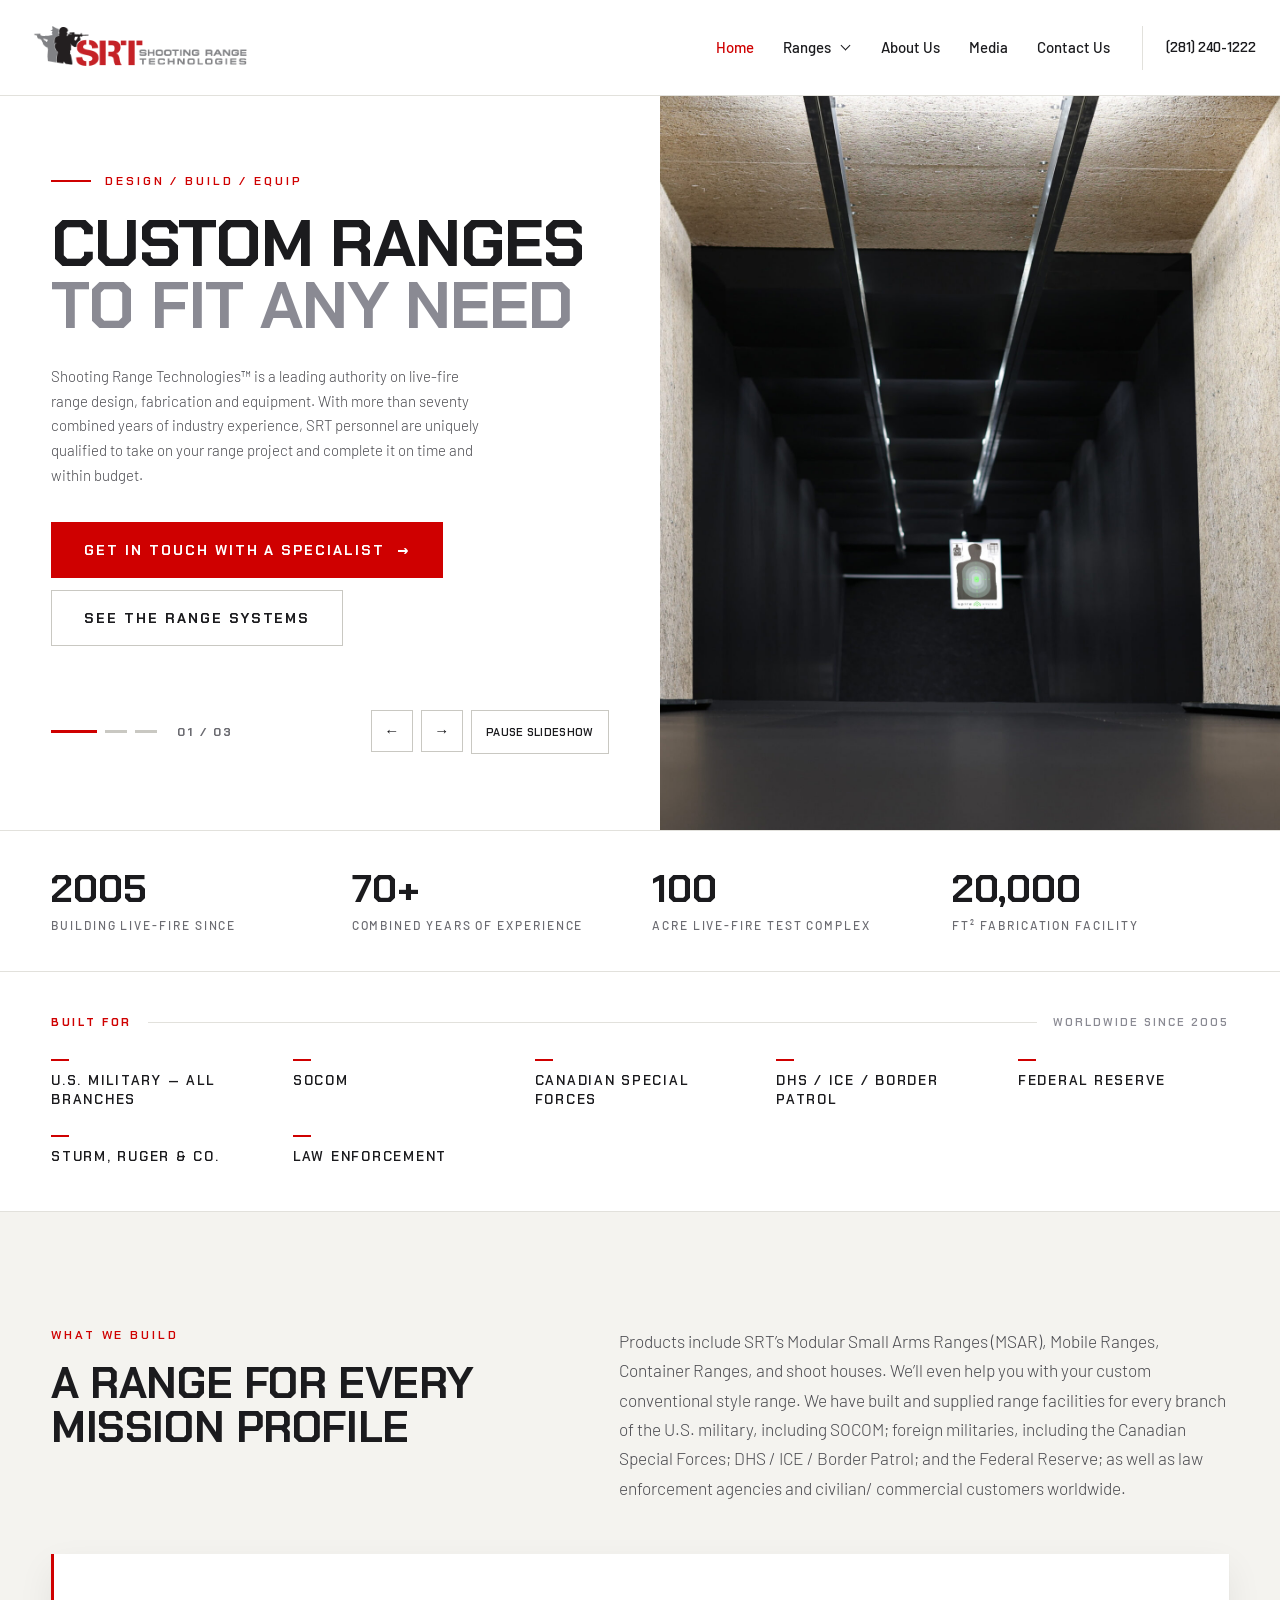
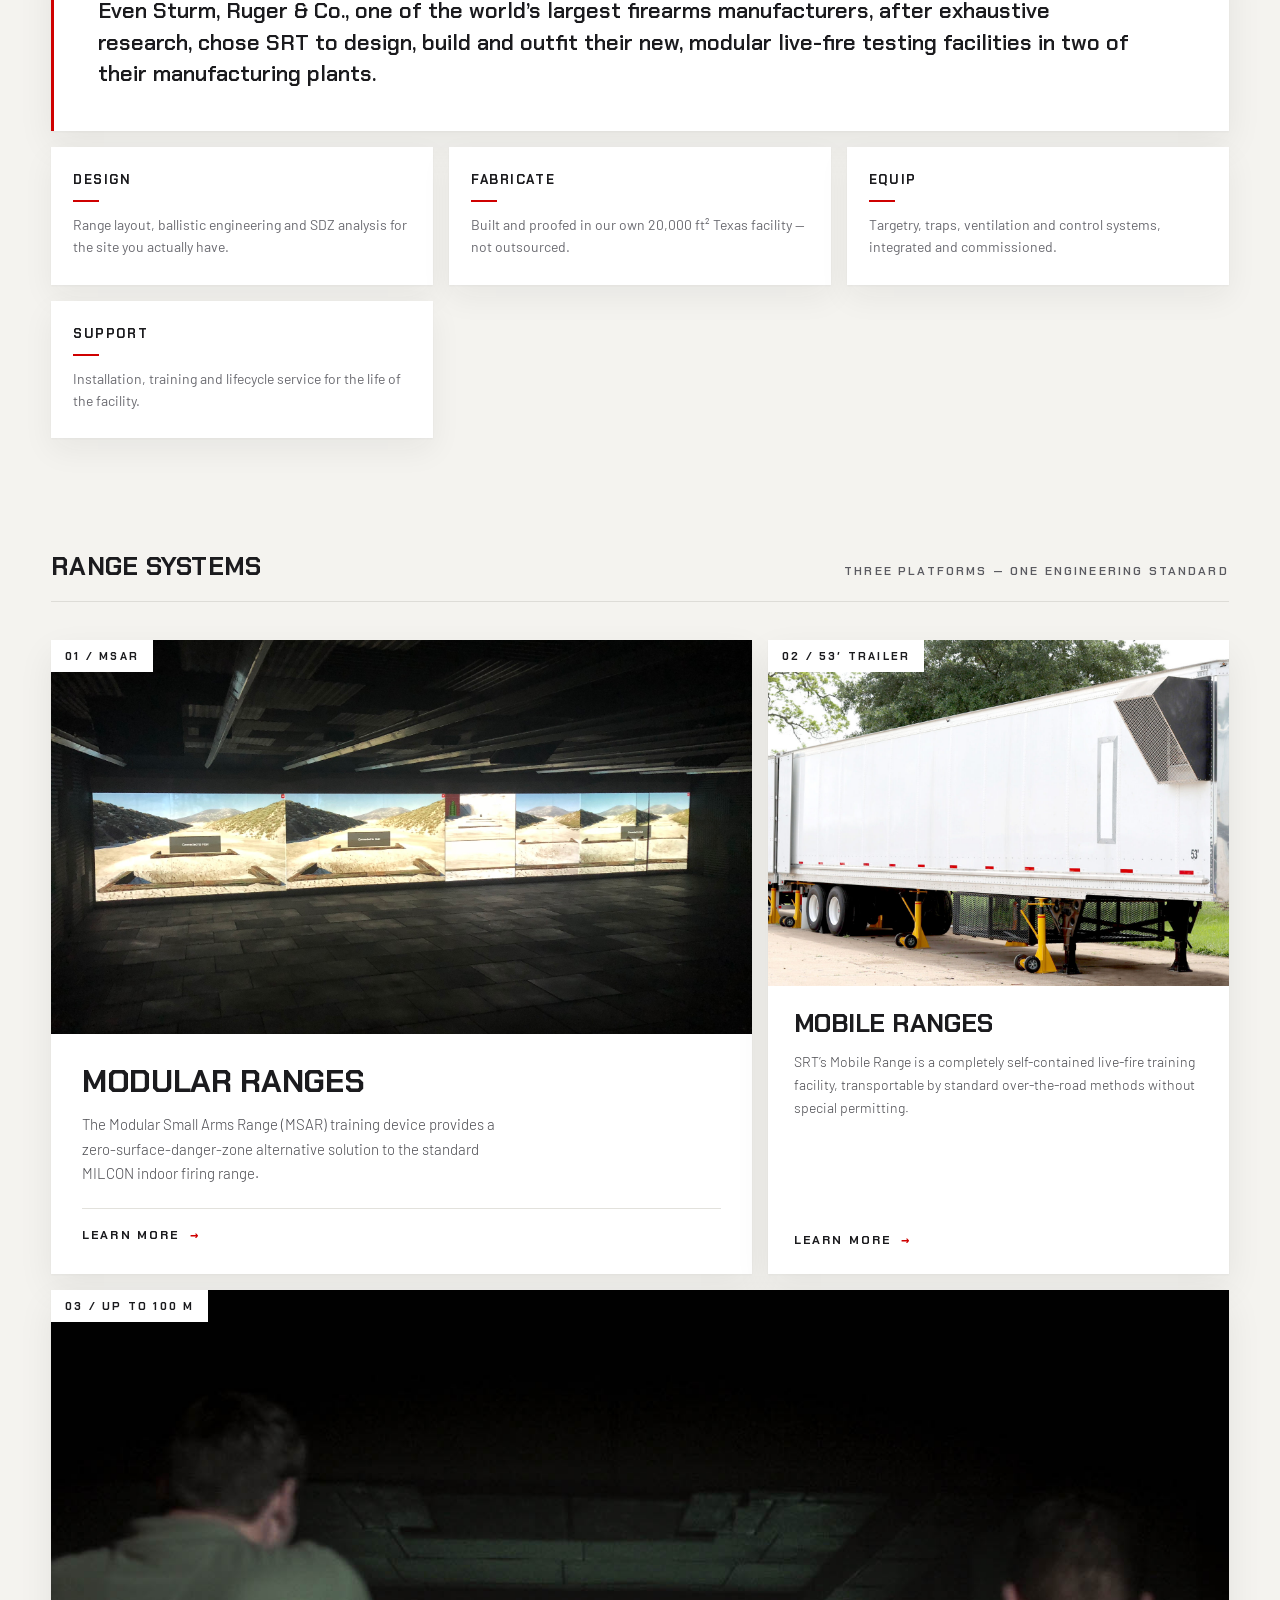
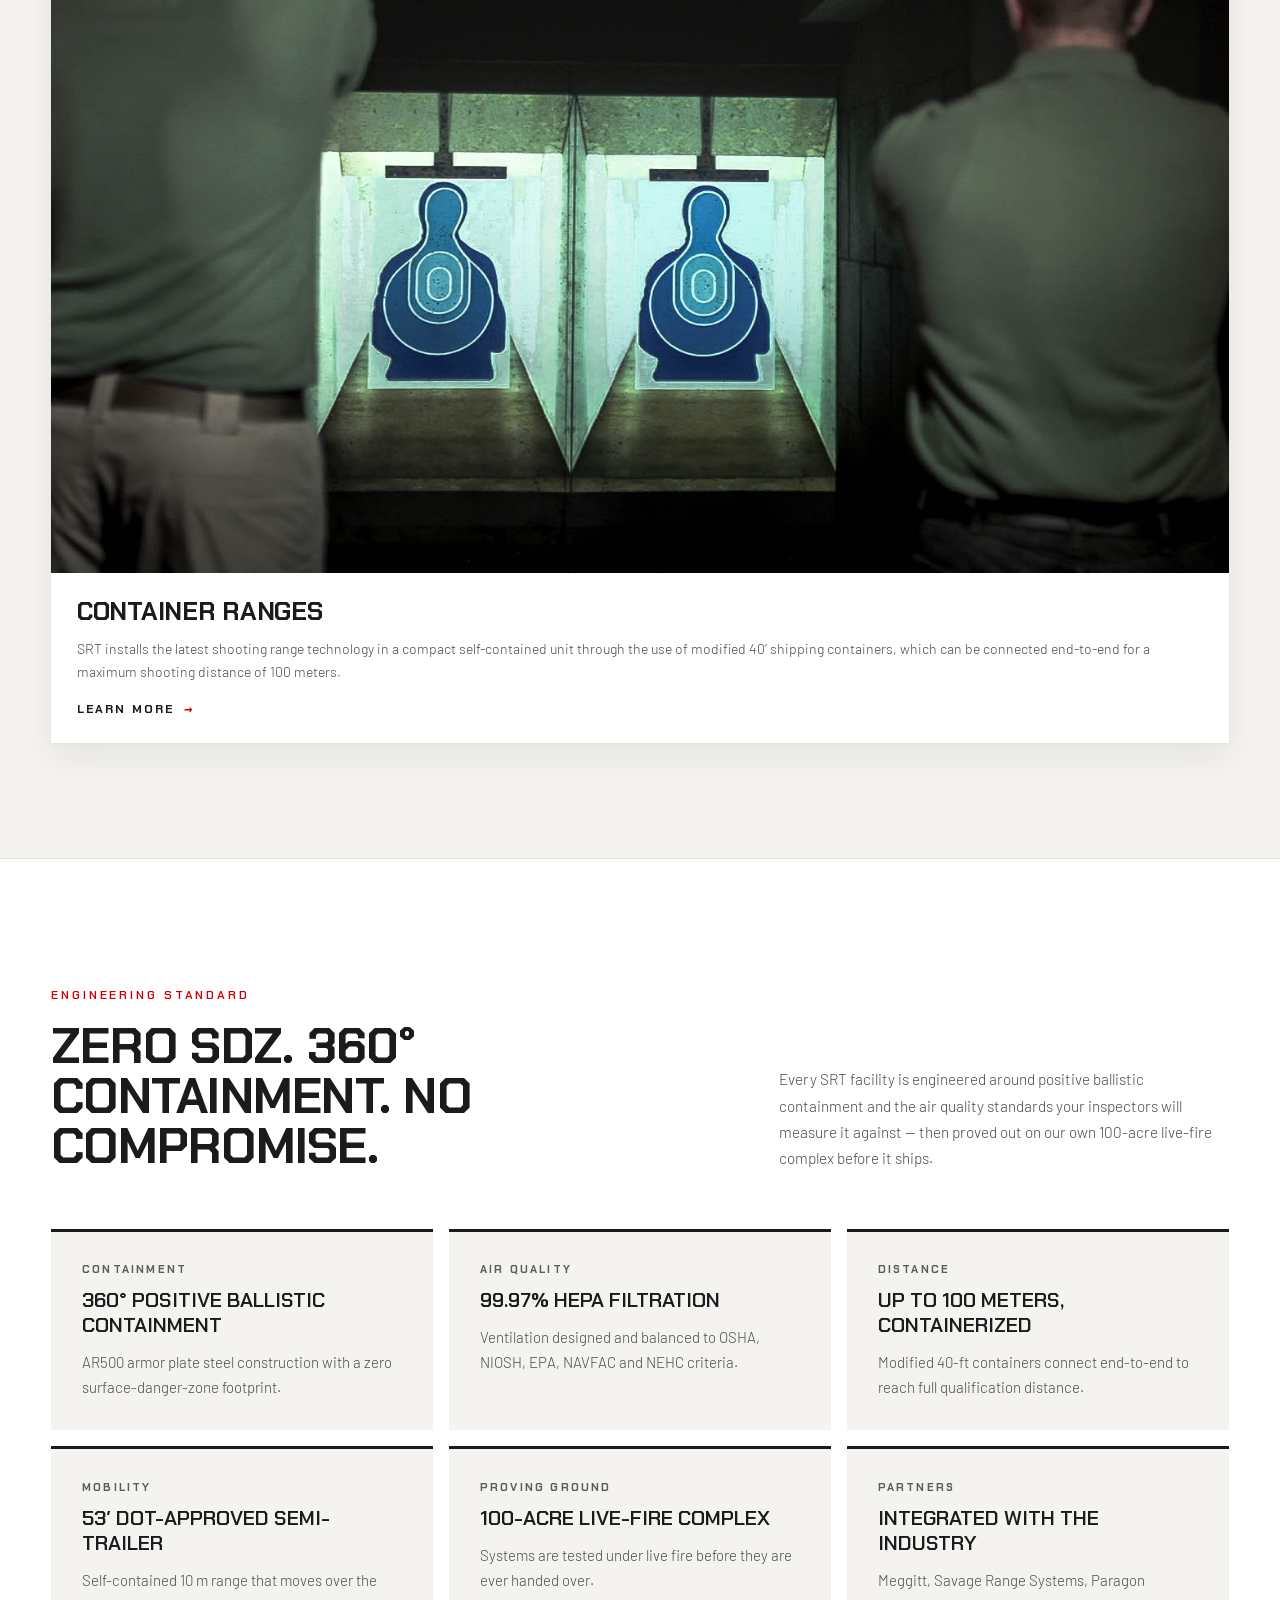
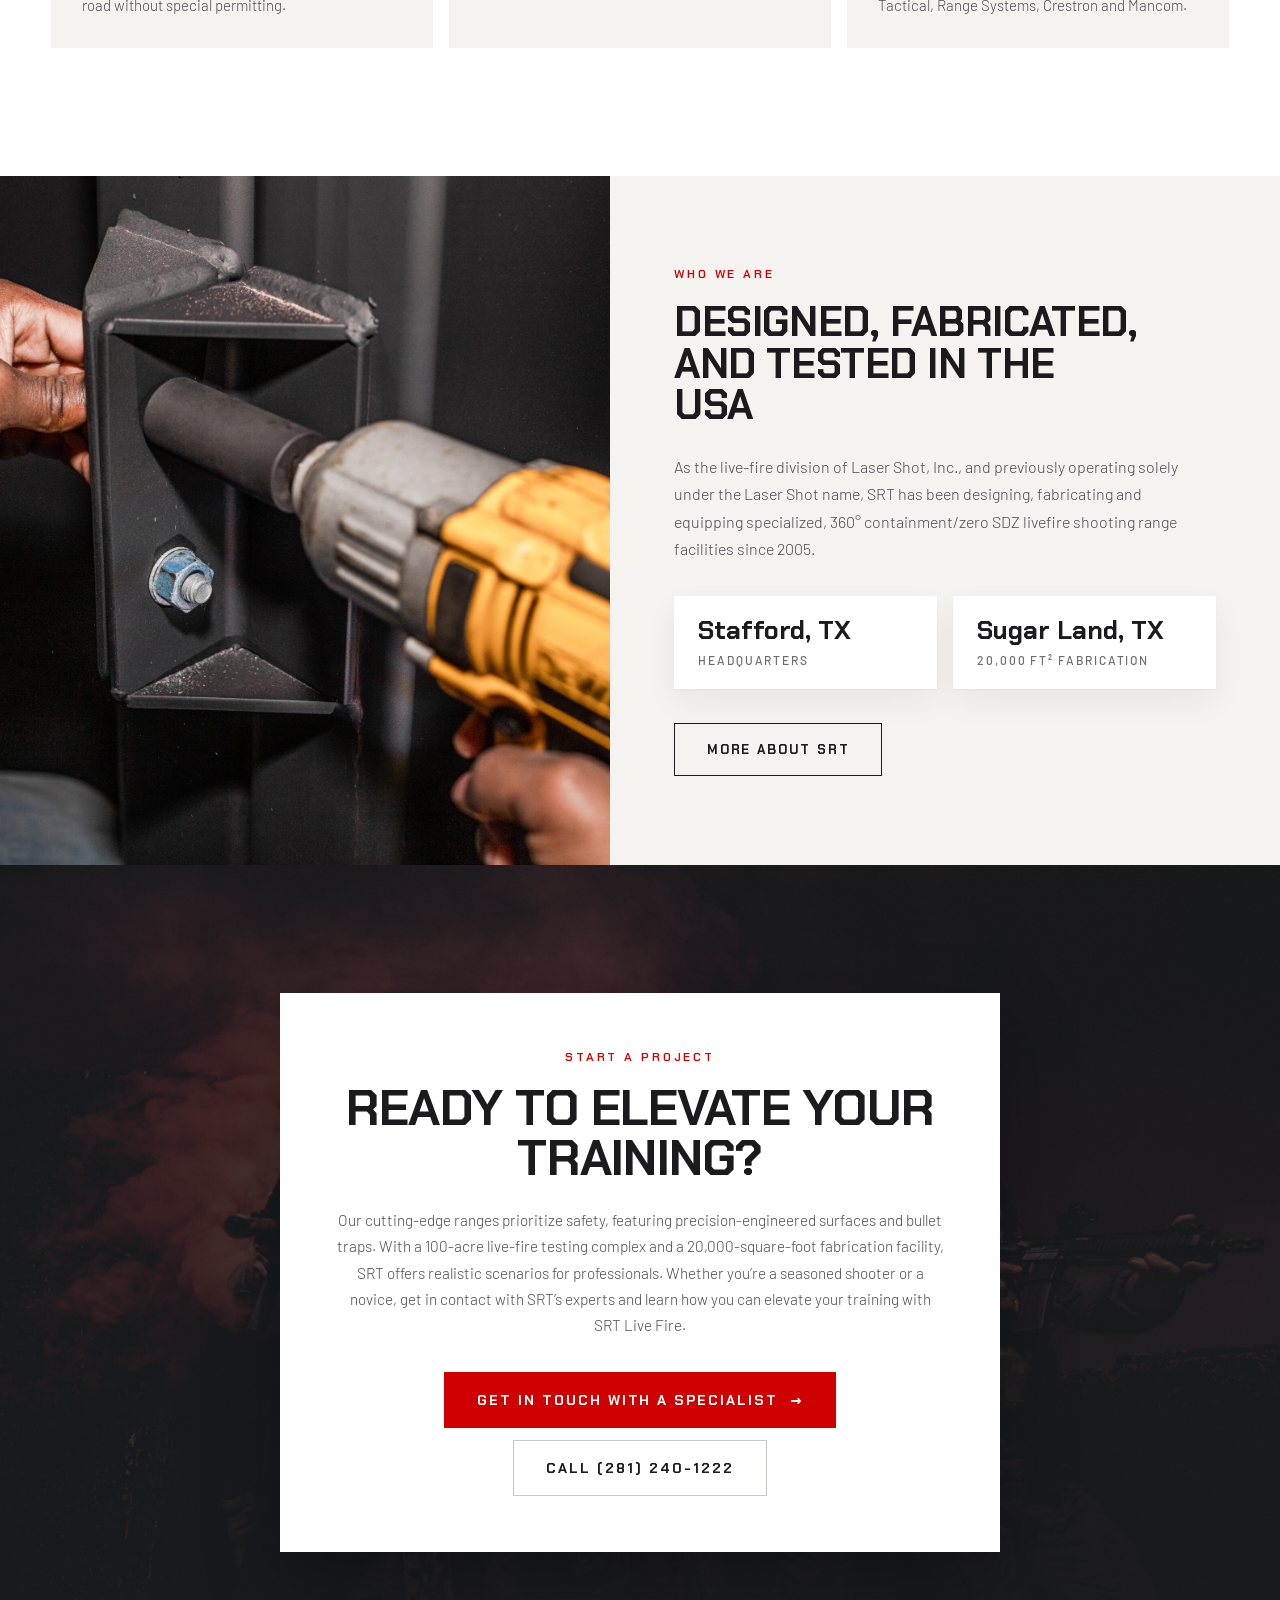
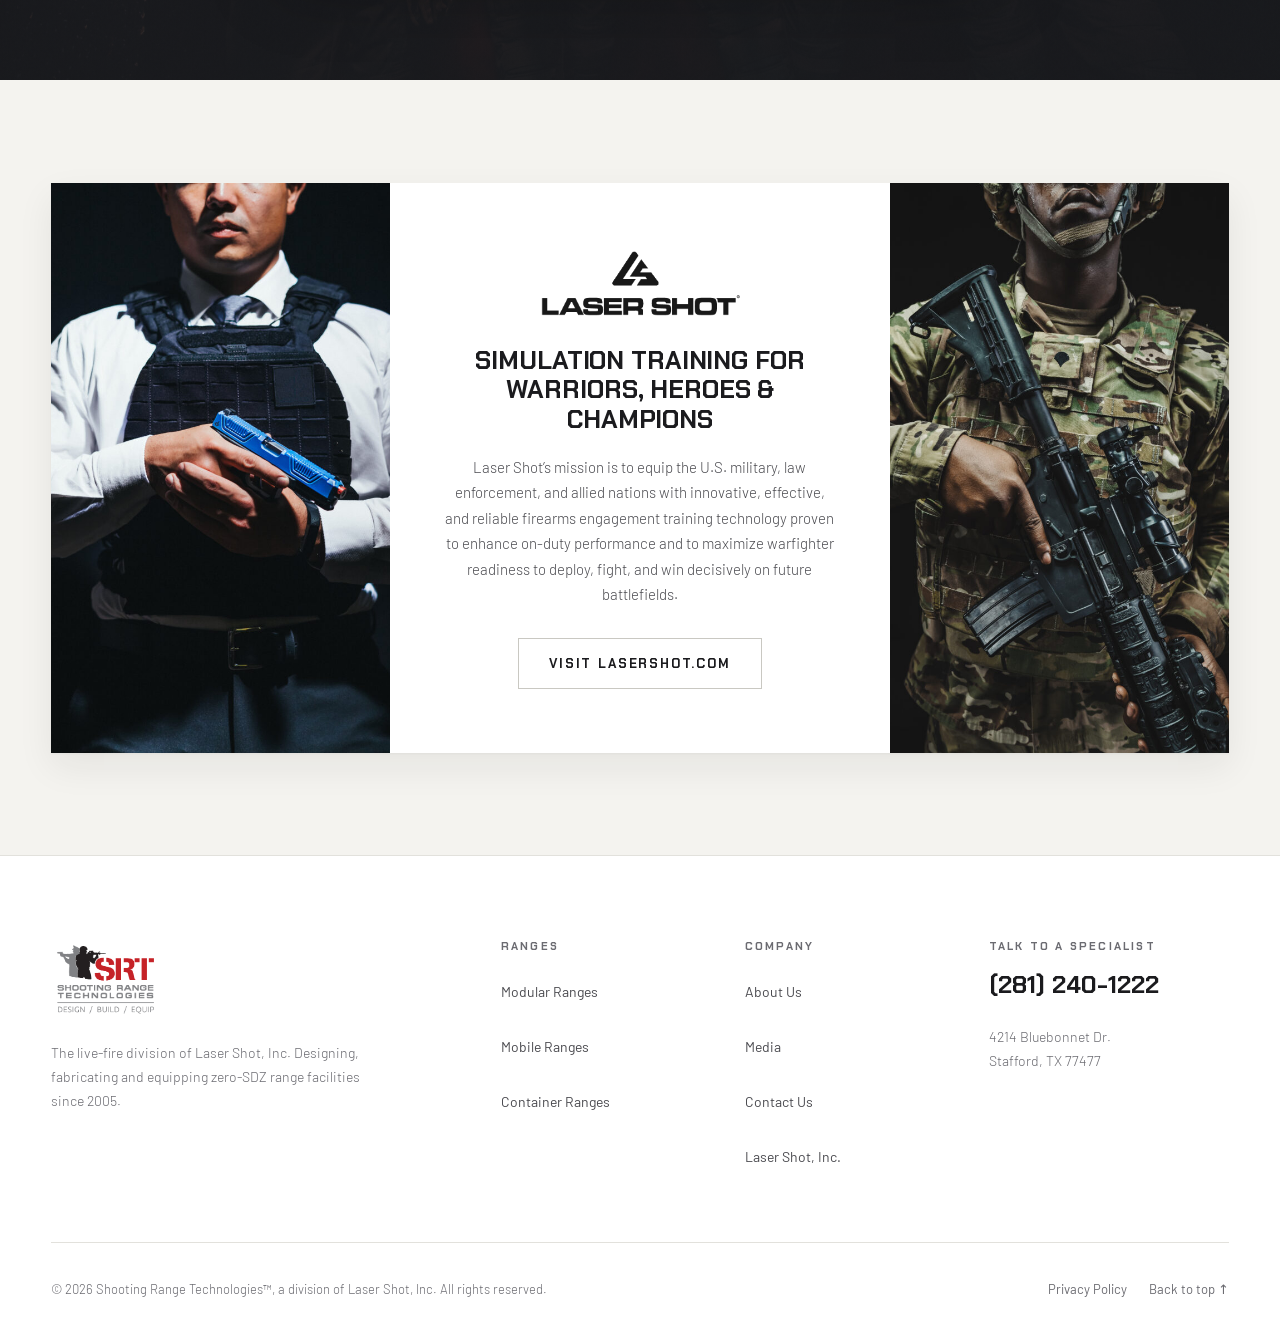
==== commit dc6adf7e: "Combine approved Light design with range navigation and categorized media" ====
--- a/index.html
+++ b/index.html
@@ -1,12 +1,13 @@
-<!doctype html>
-<html lang="en"><head><meta charset="utf-8"><meta name="robots" content="noindex,nofollow">
-<meta name="viewport" content="width=device-width, initial-scale=1">
+<!DOCTYPE html>
+
+<html lang="en"><head><meta charset="utf-8"/><meta content="noindex,nofollow" name="robots"/>
+<meta content="width=device-width, initial-scale=1" name="viewport"/>
 <title>Shooting Range Technologies — Live-Fire Range Design, Fabrication &amp; Equipment</title>
-<meta name="description" content="Shooting Range Technologies™ is a leading authority on live-fire range design, fabrication and equipment.">
-<link rel="icon" href="assets/srt-favicon.png">
-<link rel="preconnect" href="https://fonts.googleapis.com">
-<link rel="preconnect" href="https://fonts.gstatic.com" crossorigin="crossorigin">
-<link href="https://fonts.googleapis.com/css2?family=Chakra+Petch:wght@500;600;700&amp;family=Barlow:wght@300;400;500;600&amp;display=swap" rel="stylesheet">
+<meta content="Shooting Range Technologies™ is a leading authority on live-fire range design, fabrication and equipment." name="description"/>
+<link href="assets/srt-favicon.png" rel="icon"/>
+<link href="https://fonts.googleapis.com" rel="preconnect"/>
+<link crossorigin="crossorigin" href="https://fonts.gstatic.com" rel="preconnect"/>
+<link href="https://fonts.googleapis.com/css2?family=Chakra+Petch:wght@500;600;700&amp;family=Barlow:wght@300;400;500;600&amp;display=swap" rel="stylesheet"/>
 <style>
   html { scroll-behavior: smooth; }
   body { margin: 0; background: #F4F3EF; -webkit-font-smoothing: antialiased; }
@@ -15,7 +16,7 @@
   a:hover { color: #FF2A2A; }
   ::selection { background: #CF0000; color: #fff; }
 </style>
-<link rel="stylesheet" href="assets/site.css"><style>.hover-1:hover{color:#CF0000 !important}
+<link href="assets/site.css" rel="stylesheet"/><style>.hover-1:hover{color:#CF0000 !important}
 .hover-2:hover{color:#CF0000 !important}
 .hover-3:hover{color:#CF0000 !important}
 .hover-4:hover{color:#CF0000 !important}
@@ -48,441 +49,357 @@
 .hover-31:hover{color:#CF0000 !important}
 .hover-32:hover{color:#1B1B1E !important}
 .hover-33:hover{color:#1B1B1E !important}
-.hover-34:hover{color:#1B1B1E !important}</style></head><body>
+.hover-34:hover{color:#1B1B1E !important}</style><link href="assets/navigation.css" rel="stylesheet"/><link href="assets/final-polish.css" rel="stylesheet"/><meta content="Jillur Rahman" name="author"/></head><body>
+<div data-ref="rootRef" id="main" style="background:#F4F3EF;color:#1B1B1E;font-family:Barlow,system-ui,sans-serif;overflow-x:clip">
+<a class="skip-link" href="#main">Skip to content</a><header class="site-header" data-ref="headerRef"><div class="wrap header-inner"><a aria-label="Shooting Range Technologies home" class="brand" href="index.html"><img alt="Shooting Range Technologies" data-asset="SRT_Horizontal.png" decoding="async" fetchpriority="high" height="140" loading="eager" src="assets/images/SRT_Horizontal.png" width="566"/></a><nav aria-label="Main navigation" class="desktop-nav"><a aria-current="page" href="index.html">Home</a><details class="nav-disclosure"><summary>Ranges <span class="chevron"></span></summary><div class="dropdown"><a href="modular-ranges.html">Modular Ranges</a><a href="mobile-ranges.html">Mobile Ranges</a><a href="container-ranges.html">Container Ranges</a></div></details><a href="about-us.html">About Us</a><a href="media.html">Media</a><a href="contact-us.html">Contact Us</a></nav><a class="header-phone" href="tel:+12812401222">(281) 240-1222</a><button aria-controls="mobile-menu" aria-expanded="false" class="menu-trigger" data-menu-open="">Menu <span aria-hidden="true" class="menu-lines"></span></button></div></header><dialog aria-label="Main navigation" class="mobile-menu" id="mobile-menu"><div class="menu-top"><img alt="Shooting Range Technologies" data-asset="SRT_Horizontal.png" decoding="async" height="140" loading="lazy" src="assets/images/SRT_Horizontal.png" width="566"/><button aria-label="Close menu" class="icon-button" data-menu-close="">×</button></div><nav aria-label="Mobile navigation" class="mobile-links"><a aria-current="page" href="index.html">Home</a><a class="sub" href="modular-ranges.html">Modular Ranges</a><a class="sub" href="mobile-ranges.html">Mobile Ranges</a><a class="sub" href="container-ranges.html">Container Ranges</a><a href="about-us.html">About Us</a><a href="media.html">Media</a><a href="contact-us.html">Contact Us</a></nav><a class="button" href="tel:+12812401222">Call (281) 240-1222 <svg aria-hidden="true" class="arrow" fill="none" viewbox="0 0 24 24"><path d="M5 12h14M13 5l7 7-7 7" stroke="currentColor" stroke-width="1.5"></path></svg></a></dialog><nav aria-label="Page navigation" class="wrap no-js-nav"><a aria-current="page" href="index.html">Home</a><a class="sub" href="modular-ranges.html">Modular Ranges</a><a class="sub" href="mobile-ranges.html">Mobile Ranges</a><a class="sub" href="container-ranges.html">Container Ranges</a><a href="about-us.html">About Us</a><a href="media.html">Media</a><a href="contact-us.html">Contact Us</a></nav>
+<section id="top" style="background:#FFFFFF">
+<div style="max-width:1600px;margin:0 auto;display:flex;flex-wrap:wrap;align-items:stretch">
+<div style="flex:1 1 380px;display:flex;flex-direction:column;justify-content:center;padding:clamp(48px,6vw,104px) clamp(18px,4vw,64px)">
+<div style="display:grid">
+<div data-copy="0" style="grid-area:1 / 1;opacity:1;transition:opacity .5s ease, transform .5s ease">
+<div style="display:flex;align-items:center;gap:14px;margin-bottom:24px">
+<span style="width:40px;height:2px;background:#CF0000;display:block"></span>
+<span style="font-family:'Chakra Petch',sans-serif;font-weight:600;font-size:12px;letter-spacing:.24em;text-transform:uppercase;color:#CF0000">Design / Build / Equip</span>
+</div>
+<h1 style="font-family:'Chakra Petch',sans-serif;font-weight:700;text-transform:uppercase;font-size:clamp(40px,5.2vw,82px);line-height:0.94;letter-spacing:-0.015em;margin:0;max-width:15ch;text-wrap:balance;color:#1B1B1E">Custom ranges <span style="color:#8A8A93;display:inline">to fit any need</span></h1>
+<p style="max-width:54ch;margin:26px 0 0;font-size:clamp(15px,1.15vw,18px);line-height:1.65;color:#4A4A4F;font-weight:300">Shooting Range Technologies™ is a leading authority on live-fire range design, fabrication and equipment. With more than seventy combined years of industry experience, SRT personnel are uniquely qualified to take on your range project and complete it on time and within budget.</p>
+<div style="display:flex;flex-wrap:wrap;gap:12px;margin-top:34px">
+<a class="hover-7" href="contact-us.html" style="font-family:'Chakra Petch',sans-serif;font-weight:700;font-size:14px;letter-spacing:.14em;text-transform:uppercase;color:#fff;background:#CF0000;padding:18px 32px;border:1px solid #CF0000;display:inline-flex;align-items:center;gap:12px">Get in touch with a specialist <span style="font-size:16px;line-height:1">→</span></a>
+<a class="hover-8" href="#ranges" style="font-family:'Chakra Petch',sans-serif;font-weight:700;font-size:14px;letter-spacing:.14em;text-transform:uppercase;color:#1B1B1E;background:transparent;padding:18px 32px;border:1px solid #C9C8C2;display:inline-flex;align-items:center">See the range systems</a>
+</div>
+</div>
+<div data-copy="1" style="grid-area:1 / 1;opacity:0;pointer-events:none;transform:translateY(14px);transition:opacity .5s ease, transform .5s ease">
+<div style="display:flex;align-items:center;gap:14px;margin-bottom:24px">
+<span style="width:40px;height:2px;background:#CF0000;display:block"></span>
+<span style="font-family:'Chakra Petch',sans-serif;font-weight:600;font-size:12px;letter-spacing:.24em;text-transform:uppercase;color:#CF0000">Modular Small Arms Range</span>
+</div>
+<h2 style="font-family:'Chakra Petch',sans-serif;font-weight:700;text-transform:uppercase;font-size:clamp(40px,5.2vw,82px);line-height:0.94;letter-spacing:-0.015em;margin:0;max-width:15ch;text-wrap:balance;color:#1B1B1E">Zero SDZ <span style="color:#8A8A93;display:inline">by design</span></h2>
+<p style="max-width:54ch;margin:26px 0 0;font-size:clamp(15px,1.15vw,18px);line-height:1.65;color:#4A4A4F;font-weight:300">The Modular Small Arms Range (MSAR) training device provides a zero-surface-danger-zone alternative solution to the standard MILCON indoor firing range — 360° positive ballistic containment in AR500 armor plate steel.</p>
+<div style="display:flex;flex-wrap:wrap;gap:12px;margin-top:34px">
+<a class="hover-9" href="modular-ranges.html" style="font-family:'Chakra Petch',sans-serif;font-weight:700;font-size:14px;letter-spacing:.14em;text-transform:uppercase;color:#fff;background:#CF0000;padding:18px 32px;border:1px solid #CF0000;display:inline-flex;align-items:center;gap:12px">Explore modular ranges <span style="font-size:16px;line-height:1">→</span></a>
+<a class="hover-10" href="#capability" style="font-family:'Chakra Petch',sans-serif;font-weight:700;font-size:14px;letter-spacing:.14em;text-transform:uppercase;color:#1B1B1E;background:transparent;padding:18px 32px;border:1px solid #C9C8C2;display:inline-flex;align-items:center">See the spec</a>
+</div>
+</div>
+<div data-copy="2" style="grid-area:1 / 1;opacity:0;pointer-events:none;transform:translateY(14px);transition:opacity .5s ease, transform .5s ease">
+<div style="display:flex;align-items:center;gap:14px;margin-bottom:24px">
+<span style="width:40px;height:2px;background:#CF0000;display:block"></span>
+<span style="font-family:'Chakra Petch',sans-serif;font-weight:600;font-size:12px;letter-spacing:.24em;text-transform:uppercase;color:#CF0000">Mobile &amp; Container Ranges</span>
+</div>
+<h2 style="font-family:'Chakra Petch',sans-serif;font-weight:700;text-transform:uppercase;font-size:clamp(40px,5.2vw,82px);line-height:0.94;letter-spacing:-0.015em;margin:0;max-width:15ch;text-wrap:balance;color:#1B1B1E">Live fire <span style="color:#8A8A93;display:inline">that deploys</span></h2>
+<p style="max-width:54ch;margin:26px 0 0;font-size:clamp(15px,1.15vw,18px);line-height:1.65;color:#4A4A4F;font-weight:300">SRT’s Mobile Range is a completely self-contained live-fire training facility, transportable by standard over-the-road methods without special permitting — or containerized end-to-end for a full 100 meters.</p>
+<div style="display:flex;flex-wrap:wrap;gap:12px;margin-top:34px">
+<a class="hover-11" href="mobile-ranges.html" style="font-family:'Chakra Petch',sans-serif;font-weight:700;font-size:14px;letter-spacing:.14em;text-transform:uppercase;color:#fff;background:#CF0000;padding:18px 32px;border:1px solid #CF0000;display:inline-flex;align-items:center;gap:12px">See deployable ranges <span style="font-size:16px;line-height:1">→</span></a>
+<a class="hover-12" href="contact-us.html" style="font-family:'Chakra Petch',sans-serif;font-weight:700;font-size:14px;letter-spacing:.14em;text-transform:uppercase;color:#1B1B1E;background:transparent;padding:18px 32px;border:1px solid #C9C8C2;display:inline-flex;align-items:center">Talk to a specialist</a>
+</div>
+</div>
+</div>
+<div style="display:flex;align-items:center;gap:20px;margin-top:clamp(40px,5vw,64px)">
+<div style="display:flex;align-items:center;gap:8px">
+<button aria-label="Slide 1" data-dot="0" style="width:46px;height:3px;background:#CF0000;border:0;padding:0;cursor:pointer;transition:width .3s ease, background .3s ease"></button>
+<button aria-label="Slide 2" data-dot="1" style="width:22px;height:3px;background:#C9C8C2;border:0;padding:0;cursor:pointer;transition:width .3s ease, background .3s ease"></button>
+<button aria-label="Slide 3" data-dot="2" style="width:22px;height:3px;background:#C9C8C2;border:0;padding:0;cursor:pointer;transition:width .3s ease, background .3s ease"></button>
+</div>
+<div data-ref="counterRef" style="font-family:'Chakra Petch',sans-serif;font-weight:700;font-size:12px;letter-spacing:.18em;color:#6B6B71">01 / 03</div>
+<div style="display:flex;gap:8px;margin-left:auto">
+<button aria-label="Previous slide" class="hover-13" data-nav="prev" style="width:42px;height:42px;background:transparent;border:1px solid #C9C8C2;color:#1B1B1E;cursor:pointer;font-size:15px;display:flex;align-items:center;justify-content:center">←</button>
+<button aria-label="Next slide" class="hover-14" data-nav="next" style="width:42px;height:42px;background:transparent;border:1px solid #C9C8C2;color:#1B1B1E;cursor:pointer;font-size:15px;display:flex;align-items:center;justify-content:center">→</button><button aria-pressed="false" class="carousel-pause" data-carousel-pause="" type="button">Pause slideshow</button>
+</div>
+</div>
+</div>
+<div style="flex:1 1 340px;position:relative;min-height:clamp(300px,42vw,660px);background:#1B1B1E;overflow:hidden">
+<div data-slide="0" style="position:absolute;inset:0;opacity:1;transition:opacity .9s ease">
+<img alt="Live-fire range lane built by SRT" src="assets/hero-mobile-range-lane.jpg" style="position:absolute;inset:0;width:100%;height:100%;object-fit:cover;object-position:52% 48%"/>
+</div>
+<div data-slide="1" style="position:absolute;inset:0;opacity:0;transition:opacity .9s ease">
+<img alt="Interior of a Modular Small Arms Range built by SRT" src="assets/hero-modular.jpg" style="position:absolute;inset:0;width:100%;height:100%;object-fit:cover;object-position:50% 55%"/>
+</div>
+<div data-slide="2" style="position:absolute;inset:0;opacity:0;transition:opacity .9s ease">
+<img alt="Live fire training inside an SRT mobile range" src="assets/hero-mobile.jpg" style="position:absolute;inset:0;width:100%;height:100%;object-fit:cover;object-position:50% 45%"/>
+</div>
+</div>
+</div>
+<div style="border-top:1px solid #E2E1DC;background:#FFFFFF">
+<div style="max-width:1600px;margin:0 auto;padding:clamp(28px,3vw,40px) clamp(18px,4vw,64px);display:flex;flex-wrap:wrap;gap:24px">
+<div style="flex:1 1 170px">
+<div style="font-family:'Chakra Petch',sans-serif;font-weight:700;font-size:clamp(28px,3vw,40px);line-height:1;color:#1B1B1E"><span data-bind="2">2005</span></div>
+<div style="font-size:12px;letter-spacing:.16em;text-transform:uppercase;color:#6B6B71;margin-top:10px;font-weight:500"><span data-bind="3">Building live-fire since</span></div>
+</div>
+<div style="flex:1 1 170px">
+<div style="font-family:'Chakra Petch',sans-serif;font-weight:700;font-size:clamp(28px,3vw,40px);line-height:1;color:#1B1B1E"><span data-bind="4">70+</span></div>
+<div style="font-size:12px;letter-spacing:.16em;text-transform:uppercase;color:#6B6B71;margin-top:10px;font-weight:500"><span data-bind="5">Combined years of experience</span></div>
+</div>
+<div style="flex:1 1 170px">
+<div style="font-family:'Chakra Petch',sans-serif;font-weight:700;font-size:clamp(28px,3vw,40px);line-height:1;color:#1B1B1E"><span data-bind="6">100</span></div>
+<div style="font-size:12px;letter-spacing:.16em;text-transform:uppercase;color:#6B6B71;margin-top:10px;font-weight:500"><span data-bind="7">Acre live-fire test complex</span></div>
+</div>
+<div style="flex:1 1 170px">
+<div style="font-family:'Chakra Petch',sans-serif;font-weight:700;font-size:clamp(28px,3vw,40px);line-height:1;color:#1B1B1E"><span data-bind="8">20,000</span></div>
+<div style="font-size:12px;letter-spacing:.16em;text-transform:uppercase;color:#6B6B71;margin-top:10px;font-weight:500"><span data-bind="9">Ft² fabrication facility</span></div>
+</div>
+</div>
+</div>
+</section>
+<div data-bind="10" style="display: contents;">
+<section style="background:#FFFFFF;border-top:1px solid #E2E1DC;border-bottom:1px solid #E2E1DC">
+<div style="max-width:1600px;margin:0 auto;padding:clamp(30px,3.4vw,46px) clamp(18px,4vw,64px)">
+<div style="display:flex;align-items:center;gap:16px;margin-bottom:clamp(22px,2.4vw,30px)">
+<span style="font-family:'Chakra Petch',sans-serif;font-weight:700;font-size:11px;letter-spacing:.24em;text-transform:uppercase;color:#CF0000;flex:0 0 auto">Built for</span>
+<span style="flex:1 1 auto;height:1px;background:#E2E1DC;display:block"></span>
+<span style="font-family:'Chakra Petch',sans-serif;font-weight:600;font-size:11px;letter-spacing:.18em;text-transform:uppercase;color:#8A8A93;flex:0 0 auto">Worldwide since 2005</span>
+</div>
+<div style="display:grid;grid-template-columns:repeat(auto-fit,minmax(min(100%,190px),1fr));gap:clamp(18px,2vw,26px) clamp(20px,2.4vw,34px)">
+<div style="display:flex;flex-direction:column;gap:11px">
+<span style="width:18px;height:2px;background:#CF0000;display:block"></span>
+<span style="font-family:'Chakra Petch',sans-serif;font-weight:600;font-size:clamp(12px,1.05vw,14px);letter-spacing:.13em;text-transform:uppercase;color:#1B1B1E;line-height:1.4"><span data-bind="11">U.S. Military — All Branches</span></span>
+</div>
+<div style="display:flex;flex-direction:column;gap:11px">
+<span style="width:18px;height:2px;background:#CF0000;display:block"></span>
+<span style="font-family:'Chakra Petch',sans-serif;font-weight:600;font-size:clamp(12px,1.05vw,14px);letter-spacing:.13em;text-transform:uppercase;color:#1B1B1E;line-height:1.4"><span data-bind="12">SOCOM</span></span>
+</div>
+<div style="display:flex;flex-direction:column;gap:11px">
+<span style="width:18px;height:2px;background:#CF0000;display:block"></span>
+<span style="font-family:'Chakra Petch',sans-serif;font-weight:600;font-size:clamp(12px,1.05vw,14px);letter-spacing:.13em;text-transform:uppercase;color:#1B1B1E;line-height:1.4"><span data-bind="13">Canadian Special Forces</span></span>
+</div>
+<div style="display:flex;flex-direction:column;gap:11px">
+<span style="width:18px;height:2px;background:#CF0000;display:block"></span>
+<span style="font-family:'Chakra Petch',sans-serif;font-weight:600;font-size:clamp(12px,1.05vw,14px);letter-spacing:.13em;text-transform:uppercase;color:#1B1B1E;line-height:1.4"><span data-bind="14">DHS / ICE / Border Patrol</span></span>
+</div>
+<div style="display:flex;flex-direction:column;gap:11px">
+<span style="width:18px;height:2px;background:#CF0000;display:block"></span>
+<span style="font-family:'Chakra Petch',sans-serif;font-weight:600;font-size:clamp(12px,1.05vw,14px);letter-spacing:.13em;text-transform:uppercase;color:#1B1B1E;line-height:1.4"><span data-bind="15">Federal Reserve</span></span>
+</div>
+<div style="display:flex;flex-direction:column;gap:11px">
+<span style="width:18px;height:2px;background:#CF0000;display:block"></span>
+<span style="font-family:'Chakra Petch',sans-serif;font-weight:600;font-size:clamp(12px,1.05vw,14px);letter-spacing:.13em;text-transform:uppercase;color:#1B1B1E;line-height:1.4"><span data-bind="16">Sturm, Ruger &amp; Co.</span></span>
+</div>
+<div style="display:flex;flex-direction:column;gap:11px">
+<span style="width:18px;height:2px;background:#CF0000;display:block"></span>
+<span style="font-family:'Chakra Petch',sans-serif;font-weight:600;font-size:clamp(12px,1.05vw,14px);letter-spacing:.13em;text-transform:uppercase;color:#1B1B1E;line-height:1.4"><span data-bind="17">Law Enforcement</span></span>
+</div>
+</div>
+</div>
+</section>
+</div>
+<section style="background:#F4F3EF;padding:clamp(66px,9vw,126px) 0">
+<div style="max-width:1600px;margin:0 auto;padding:0 clamp(18px,4vw,64px);display:flex;flex-wrap:wrap;gap:clamp(30px,4.5vw,76px);align-items:flex-start">
+<div style="flex:1 1 340px;max-width:560px">
+<div data-reveal="1" style="font-family:'Chakra Petch',sans-serif;font-weight:600;font-size:12px;letter-spacing:.24em;text-transform:uppercase;color:#CF0000;margin-bottom:18px">What we build</div>
+<h2 data-reveal="1" style="font-family:'Chakra Petch',sans-serif;font-weight:700;text-transform:uppercase;font-size:clamp(29px,3.4vw,50px);line-height:1.02;letter-spacing:-0.01em;margin:0;color:#1B1B1E">A range for every mission profile</h2>
+</div>
+<div style="flex:1 1 440px">
+<p data-reveal="1" style="margin:0;font-size:clamp(16px,1.35vw,19px);line-height:1.7;color:#4A4A4F;font-weight:300">Products include SRT’s Modular Small Arms Ranges (MSAR), Mobile Ranges, Container Ranges, and shoot houses. We’ll even help you with your custom conventional style range. We have built and supplied range facilities for every branch of the U.S. military, including SOCOM; foreign militaries, including the Canadian Special Forces; DHS / ICE / Border Patrol; and the Federal Reserve; as well as law enforcement agencies and civilian/ commercial customers worldwide.</p>
+</div>
+</div>
+<div data-reveal="1" style="max-width:1600px;margin:clamp(34px,4vw,56px) auto 0;padding:0 clamp(18px,4vw,64px)">
+<div style="background:#FFFFFF;border-left:3px solid #CF0000;padding:clamp(28px,3.2vw,46px) clamp(26px,3.4vw,54px);box-shadow:0 1px 2px rgba(27,27,30,0.04),0 14px 34px rgba(27,27,30,0.07)">
+<p style="margin:0;max-width:74ch;font-family:'Chakra Petch',sans-serif;font-weight:600;font-size:clamp(16px,1.7vw,25px);line-height:1.45;color:#1B1B1E;text-wrap:pretty">Even Sturm, Ruger &amp; Co., one of the world’s largest firearms manufacturers, after exhaustive research, chose SRT to design, build and outfit their new, modular live-fire testing facilities in two of their manufacturing plants.</p>
+</div>
+</div>
+<div data-reveal="1" style="max-width:1600px;margin:16px auto 0;padding:0 clamp(18px,4vw,64px);display:grid;grid-template-columns:repeat(auto-fill,minmax(min(100%,300px),1fr));gap:16px">
+<div style="background:#FFFFFF;padding:24px 22px 26px;box-shadow:0 1px 2px rgba(27,27,30,0.04),0 12px 30px rgba(27,27,30,0.06)">
+<div style="font-family:'Chakra Petch',sans-serif;font-weight:700;font-size:13px;letter-spacing:.12em;text-transform:uppercase;color:#1B1B1E"><span data-bind="18">Design</span></div>
+<div style="width:26px;height:2px;background:#CF0000;margin:12px 0 12px"></div>
+<div style="font-size:14px;line-height:1.6;color:#6B6B71;font-weight:400"><span data-bind="19">Range layout, ballistic engineering and SDZ analysis for the site you actually have.</span></div>
+</div>
+<div style="background:#FFFFFF;padding:24px 22px 26px;box-shadow:0 1px 2px rgba(27,27,30,0.04),0 12px 30px rgba(27,27,30,0.06)">
+<div style="font-family:'Chakra Petch',sans-serif;font-weight:700;font-size:13px;letter-spacing:.12em;text-transform:uppercase;color:#1B1B1E"><span data-bind="20">Fabricate</span></div>
+<div style="width:26px;height:2px;background:#CF0000;margin:12px 0 12px"></div>
+<div style="font-size:14px;line-height:1.6;color:#6B6B71;font-weight:400"><span data-bind="21">Built and proofed in our own 20,000 ft² Texas facility — not outsourced.</span></div>
+</div>
+<div style="background:#FFFFFF;padding:24px 22px 26px;box-shadow:0 1px 2px rgba(27,27,30,0.04),0 12px 30px rgba(27,27,30,0.06)">
+<div style="font-family:'Chakra Petch',sans-serif;font-weight:700;font-size:13px;letter-spacing:.12em;text-transform:uppercase;color:#1B1B1E"><span data-bind="22">Equip</span></div>
+<div style="width:26px;height:2px;background:#CF0000;margin:12px 0 12px"></div>
+<div style="font-size:14px;line-height:1.6;color:#6B6B71;font-weight:400"><span data-bind="23">Targetry, traps, ventilation and control systems, integrated and commissioned.</span></div>
+</div>
+<div style="background:#FFFFFF;padding:24px 22px 26px;box-shadow:0 1px 2px rgba(27,27,30,0.04),0 12px 30px rgba(27,27,30,0.06)">
+<div style="font-family:'Chakra Petch',sans-serif;font-weight:700;font-size:13px;letter-spacing:.12em;text-transform:uppercase;color:#1B1B1E"><span data-bind="24">Support</span></div>
+<div style="width:26px;height:2px;background:#CF0000;margin:12px 0 12px"></div>
+<div style="font-size:14px;line-height:1.6;color:#6B6B71;font-weight:400"><span data-bind="25">Installation, training and lifecycle service for the life of the facility.</span></div>
+</div>
+</div>
+</section>
+<section id="ranges" style="background:#F4F3EF;padding:0 0 clamp(66px,9vw,126px)">
+<div style="max-width:1600px;margin:0 auto;padding:0 clamp(18px,4vw,64px)">
+<div style="display:flex;flex-wrap:wrap;align-items:flex-end;justify-content:space-between;gap:14px 28px;padding-bottom:22px;border-bottom:1px solid #DDDCD7;margin-bottom:clamp(26px,3vw,38px)">
+<h2 style="font-family:'Chakra Petch',sans-serif;font-weight:700;text-transform:uppercase;font-size:clamp(20px,2vw,28px);line-height:1;letter-spacing:.01em;margin:0;color:#1B1B1E">Range systems</h2>
+<div style="font-family:'Chakra Petch',sans-serif;font-weight:600;font-size:12px;letter-spacing:.18em;text-transform:uppercase;color:#5A5A60">Three platforms — one engineering standard</div>
+</div>
+<div style="display:flex;flex-wrap:wrap;gap:16px">
+<a class="hover-15" data-card="1" data-reveal="1" href="modular-ranges.html" style="flex:1 1 560px;display:flex;flex-direction:column;background:#FFFFFF;color:#1B1B1E;box-shadow:0 1px 2px rgba(27,27,30,0.04),0 14px 34px rgba(27,27,30,0.07);transition:box-shadow .3s ease, transform .3s ease">
+<div style="position:relative;aspect-ratio:16/9;overflow:hidden;background:#1B1B1E">
+<img alt="Modular Small Arms Range interior with projected targetry" src="assets/card-modular.jpeg" style="position:absolute;inset:0;width:100%;height:100%;object-fit:cover;transition:transform .7s cubic-bezier(.2,.7,.2,1)"/>
+<span style="position:absolute;top:0;left:0;background:#FFFFFF;padding:9px 14px;font-family:'Chakra Petch',sans-serif;font-weight:700;font-size:11px;letter-spacing:.2em;text-transform:uppercase;color:#1B1B1E">01 / MSAR</span>
+</div>
+<div style="padding:clamp(24px,2.4vw,34px);display:flex;flex-direction:column;flex:1 1 auto">
+<h3 style="font-family:'Chakra Petch',sans-serif;font-weight:700;text-transform:uppercase;font-size:clamp(24px,2.5vw,36px);line-height:1.02;margin:0;letter-spacing:-0.01em;color:#1B1B1E">Modular Ranges</h3>
+<p style="margin:14px 0 0;max-width:52ch;font-size:15px;line-height:1.65;color:#4A4A4F;font-weight:300">The Modular Small Arms Range (MSAR) training device provides a zero-surface-danger-zone alternative solution to the standard MILCON indoor firing range.</p>
+<span style="margin-top:22px;font-family:'Chakra Petch',sans-serif;font-weight:700;font-size:12px;letter-spacing:.18em;text-transform:uppercase;color:#1B1B1E;display:inline-flex;align-items:center;gap:10px;padding-top:18px;border-top:1px solid #E2E1DC">Learn more <span style="color:#CF0000">→</span></span>
+</div>
+</a>
+<a class="hover-16" data-card="1" data-reveal="1" href="mobile-ranges.html" style="flex:1 1 320px;display:flex;flex-direction:column;background:#FFFFFF;color:#1B1B1E;box-shadow:0 1px 2px rgba(27,27,30,0.04),0 14px 34px rgba(27,27,30,0.07);transition:box-shadow .3s ease, transform .3s ease">
+<div style="position:relative;aspect-ratio:4/3;overflow:hidden;background:#1B1B1E">
+<img alt="SRT mobile range trailer" src="assets/card-mobile.jpg" style="position:absolute;inset:0;width:100%;height:100%;object-fit:cover;object-position:50% 45%;transition:transform .7s cubic-bezier(.2,.7,.2,1)"/>
+<span style="position:absolute;top:0;left:0;background:#FFFFFF;padding:9px 14px;font-family:'Chakra Petch',sans-serif;font-weight:700;font-size:11px;letter-spacing:.2em;text-transform:uppercase;color:#1B1B1E">02 / 53′ Trailer</span>
+</div>
+<div style="padding:clamp(22px,2vw,28px);display:flex;flex-direction:column;flex:1 1 auto">
+<h3 style="font-family:'Chakra Petch',sans-serif;font-weight:700;text-transform:uppercase;font-size:clamp(21px,2vw,28px);line-height:1.04;margin:0;letter-spacing:-0.01em;color:#1B1B1E">Mobile Ranges</h3>
+<p style="margin:12px 0 0;font-size:14px;line-height:1.65;color:#4A4A4F;font-weight:300">SRT’s Mobile Range is a completely self-contained live-fire training facility, transportable by standard over-the-road methods without special permitting.</p>
+<span style="margin-top:auto;padding-top:18px;font-family:'Chakra Petch',sans-serif;font-weight:700;font-size:12px;letter-spacing:.18em;text-transform:uppercase;color:#1B1B1E;display:inline-flex;align-items:center;gap:10px">Learn more <span style="color:#CF0000">→</span></span>
+</div>
+</a>
+<a class="hover-17" data-card="1" data-reveal="1" href="container-ranges.html" style="flex:1 1 320px;display:flex;flex-direction:column;background:#FFFFFF;color:#1B1B1E;box-shadow:0 1px 2px rgba(27,27,30,0.04),0 14px 34px rgba(27,27,30,0.07);transition:box-shadow .3s ease, transform .3s ease">
+<div style="position:relative;aspect-ratio:4/3;overflow:hidden;background:#1B1B1E">
+<img alt="Shooters training inside an SRT container range" src="assets/card-container.jpg" style="position:absolute;inset:0;width:100%;height:100%;object-fit:cover;transition:transform .7s cubic-bezier(.2,.7,.2,1)"/>
+<span style="position:absolute;top:0;left:0;background:#FFFFFF;padding:9px 14px;font-family:'Chakra Petch',sans-serif;font-weight:700;font-size:11px;letter-spacing:.2em;text-transform:uppercase;color:#1B1B1E">03 / Up to 100 m</span>
+</div>
+<div style="padding:clamp(22px,2vw,28px);display:flex;flex-direction:column;flex:1 1 auto">
+<h3 style="font-family:'Chakra Petch',sans-serif;font-weight:700;text-transform:uppercase;font-size:clamp(21px,2vw,28px);line-height:1.04;margin:0;letter-spacing:-0.01em;color:#1B1B1E">Container Ranges</h3>
+<p style="margin:12px 0 0;font-size:14px;line-height:1.65;color:#4A4A4F;font-weight:300">SRT installs the latest shooting range technology in a compact self-contained unit through the use of modified 40’ shipping containers, which can be connected end-to-end for a maximum shooting distance of 100 meters.</p>
+<span style="margin-top:auto;padding-top:18px;font-family:'Chakra Petch',sans-serif;font-weight:700;font-size:12px;letter-spacing:.18em;text-transform:uppercase;color:#1B1B1E;display:inline-flex;align-items:center;gap:10px">Learn more <span style="color:#CF0000">→</span></span>
+</div>
+</a>
 
+</div>
+</div>
+</section>
+<section id="capability" style="background:#FFFFFF;border-top:1px solid #E2E1DC;padding:clamp(70px,10vw,140px) 0">
+<div style="max-width:1600px;margin:0 auto;padding:0 clamp(18px,4vw,64px)">
+<div style="display:flex;flex-wrap:wrap;gap:clamp(26px,5vw,76px);align-items:flex-end;margin-bottom:clamp(36px,4.5vw,64px)">
+<div style="flex:1 1 420px">
+<div style="font-family:'Chakra Petch',sans-serif;font-weight:600;font-size:12px;letter-spacing:.24em;text-transform:uppercase;color:#CF0000;margin-bottom:18px">Engineering standard</div>
+<h2 style="font-family:'Chakra Petch',sans-serif;font-weight:700;text-transform:uppercase;font-size:clamp(29px,3.9vw,58px);line-height:1;letter-spacing:-0.015em;margin:0;max-width:16ch;color:#1B1B1E">Zero SDZ. 360° containment. No compromise.</h2>
+</div>
+<p style="flex:1 1 320px;max-width:50ch;margin:0;font-size:clamp(15px,1.2vw,18px);line-height:1.7;color:#4A4A4F;font-weight:300">Every SRT facility is engineered around positive ballistic containment and the air quality standards your inspectors will measure it against — then proved out on our own 100-acre live-fire complex before it ships.</p>
+</div>
+<div style="display:flex;flex-wrap:wrap;gap:16px">
+<div style="flex:1 1 380px;background:#F4F3EF;padding:clamp(24px,2.4vw,34px);border-top:3px solid #1B1B1E">
+<div style="font-family:'Chakra Petch',sans-serif;font-weight:700;font-size:11px;letter-spacing:.2em;text-transform:uppercase;color:#5A5A60"><span data-bind="27">Containment</span></div>
+<div style="font-family:'Chakra Petch',sans-serif;font-weight:600;font-size:clamp(17px,1.6vw,22px);line-height:1.22;color:#1B1B1E;margin-top:12px;text-transform:uppercase"><span data-bind="28">360° positive ballistic containment</span></div>
+<div style="font-size:15px;line-height:1.65;color:#4A4A4F;margin-top:12px;font-weight:300"><span data-bind="29">AR500 armor plate steel construction with a zero surface-danger-zone footprint.</span></div>
+</div>
+<div style="flex:1 1 380px;background:#F4F3EF;padding:clamp(24px,2.4vw,34px);border-top:3px solid #1B1B1E">
+<div style="font-family:'Chakra Petch',sans-serif;font-weight:700;font-size:11px;letter-spacing:.2em;text-transform:uppercase;color:#5A5A60"><span data-bind="30">Air quality</span></div>
+<div style="font-family:'Chakra Petch',sans-serif;font-weight:600;font-size:clamp(17px,1.6vw,22px);line-height:1.22;color:#1B1B1E;margin-top:12px;text-transform:uppercase"><span data-bind="31">99.97% HEPA filtration</span></div>
+<div style="font-size:15px;line-height:1.65;color:#4A4A4F;margin-top:12px;font-weight:300"><span data-bind="32">Ventilation designed and balanced to OSHA, NIOSH, EPA, NAVFAC and NEHC criteria.</span></div>
+</div>
+<div style="flex:1 1 380px;background:#F4F3EF;padding:clamp(24px,2.4vw,34px);border-top:3px solid #1B1B1E">
+<div style="font-family:'Chakra Petch',sans-serif;font-weight:700;font-size:11px;letter-spacing:.2em;text-transform:uppercase;color:#5A5A60"><span data-bind="33">Distance</span></div>
+<div style="font-family:'Chakra Petch',sans-serif;font-weight:600;font-size:clamp(17px,1.6vw,22px);line-height:1.22;color:#1B1B1E;margin-top:12px;text-transform:uppercase"><span data-bind="34">Up to 100 meters, containerized</span></div>
+<div style="font-size:15px;line-height:1.65;color:#4A4A4F;margin-top:12px;font-weight:300"><span data-bind="35">Modified 40-ft containers connect end-to-end to reach full qualification distance.</span></div>
+</div>
+<div style="flex:1 1 380px;background:#F4F3EF;padding:clamp(24px,2.4vw,34px);border-top:3px solid #1B1B1E">
+<div style="font-family:'Chakra Petch',sans-serif;font-weight:700;font-size:11px;letter-spacing:.2em;text-transform:uppercase;color:#5A5A60"><span data-bind="36">Mobility</span></div>
+<div style="font-family:'Chakra Petch',sans-serif;font-weight:600;font-size:clamp(17px,1.6vw,22px);line-height:1.22;color:#1B1B1E;margin-top:12px;text-transform:uppercase"><span data-bind="37">53′ DOT-approved semi-trailer</span></div>
+<div style="font-size:15px;line-height:1.65;color:#4A4A4F;margin-top:12px;font-weight:300"><span data-bind="38">Self-contained 10 m range that moves over the road without special permitting.</span></div>
+</div>
+<div style="flex:1 1 380px;background:#F4F3EF;padding:clamp(24px,2.4vw,34px);border-top:3px solid #1B1B1E">
+<div style="font-family:'Chakra Petch',sans-serif;font-weight:700;font-size:11px;letter-spacing:.2em;text-transform:uppercase;color:#5A5A60"><span data-bind="39">Proving ground</span></div>
+<div style="font-family:'Chakra Petch',sans-serif;font-weight:600;font-size:clamp(17px,1.6vw,22px);line-height:1.22;color:#1B1B1E;margin-top:12px;text-transform:uppercase"><span data-bind="40">100-acre live-fire complex</span></div>
+<div style="font-size:15px;line-height:1.65;color:#4A4A4F;margin-top:12px;font-weight:300"><span data-bind="41">Systems are tested under live fire before they are ever handed over.</span></div>
+</div>
+<div style="flex:1 1 380px;background:#F4F3EF;padding:clamp(24px,2.4vw,34px);border-top:3px solid #1B1B1E">
+<div style="font-family:'Chakra Petch',sans-serif;font-weight:700;font-size:11px;letter-spacing:.2em;text-transform:uppercase;color:#5A5A60"><span data-bind="42">Partners</span></div>
+<div style="font-family:'Chakra Petch',sans-serif;font-weight:600;font-size:clamp(17px,1.6vw,22px);line-height:1.22;color:#1B1B1E;margin-top:12px;text-transform:uppercase"><span data-bind="43">Integrated with the industry</span></div>
+<div style="font-size:15px;line-height:1.65;color:#4A4A4F;margin-top:12px;font-weight:300"><span data-bind="44">Meggitt, Savage Range Systems, Paragon Tactical, Range Systems, Crestron and Mancom.</span></div>
+</div>
+</div>
+</div>
+</section>
+<section id="about" style="background:#F4F3EF">
+<div style="max-width:1600px;margin:0 auto;display:flex;flex-wrap:wrap">
+<div style="flex:1 1 420px;min-height:clamp(320px,38vw,600px);position:relative;background:#1B1B1E">
+<img alt="SRT fabrication technician assembling range steel" src="assets/who-we-are.jpg" style="position:absolute;inset:0;width:100%;height:100%;object-fit:cover"/>
+</div>
+<div style="flex:1 1 480px;display:flex;flex-direction:column;justify-content:center;padding:clamp(52px,7vw,106px) clamp(24px,5vw,86px)">
+<div style="font-family:'Chakra Petch',sans-serif;font-weight:600;font-size:12px;letter-spacing:.24em;text-transform:uppercase;color:#CF0000;margin-bottom:20px">Who we are</div>
+<h2 style="font-family:'Chakra Petch',sans-serif;font-weight:700;text-transform:uppercase;font-size:clamp(27px,3.2vw,48px);line-height:1.02;letter-spacing:-0.01em;margin:0;max-width:18ch;color:#1B1B1E">Designed, fabricated, and tested in the USA</h2>
+<p style="margin:26px 0 0;max-width:56ch;font-size:clamp(15px,1.25vw,18px);line-height:1.7;color:#4A4A4F;font-weight:300">As the live-fire division of Laser Shot, Inc., and previously operating solely under the Laser Shot name, SRT has been designing, fabricating and equipping specialized, 360° containment/zero SDZ livefire shooting range facilities since 2005.</p>
+<div style="display:flex;flex-wrap:wrap;gap:16px;margin-top:34px">
+<div style="flex:1 1 180px;background:#FFFFFF;padding:22px 24px;box-shadow:0 1px 2px rgba(27,27,30,0.04),0 12px 30px rgba(27,27,30,0.06)">
+<div style="font-family:'Chakra Petch',sans-serif;font-weight:700;font-size:clamp(20px,2vw,28px);line-height:1;color:#1B1B1E">Stafford, TX</div>
+<div style="font-size:12px;letter-spacing:.16em;text-transform:uppercase;color:#6B6B71;margin-top:9px;font-weight:500">Headquarters</div>
+</div>
+<div style="flex:1 1 180px;background:#FFFFFF;padding:22px 24px;box-shadow:0 1px 2px rgba(27,27,30,0.04),0 12px 30px rgba(27,27,30,0.06)">
+<div style="font-family:'Chakra Petch',sans-serif;font-weight:700;font-size:clamp(20px,2vw,28px);line-height:1;color:#1B1B1E">Sugar Land, TX</div>
+<div style="font-size:12px;letter-spacing:.16em;text-transform:uppercase;color:#6B6B71;margin-top:9px;font-weight:500">20,000 ft² fabrication</div>
+</div>
+</div>
+<a class="hover-19" href="about-us.html" style="margin-top:34px;align-self:flex-start;font-family:'Chakra Petch',sans-serif;font-weight:700;font-size:13px;letter-spacing:.14em;text-transform:uppercase;color:#1B1B1E;border:1px solid #1B1B1E;padding:17px 32px">More about SRT</a>
+</div>
+</div>
+</section>
+<section id="contact" style="position:relative;isolation:isolate;background:#1B1B1E;overflow:hidden">
+<img alt="" src="assets/cta-squad.jpg" style="position:absolute;inset:0;width:100%;height:100%;object-fit:cover;object-position:center 32%;z-index:-2;opacity:0.5"/>
+<div style="position:absolute;inset:0;background:linear-gradient(180deg,rgba(27,27,30,0.55) 0%,rgba(27,27,30,0.78) 100%);z-index:-1"></div>
+<div style="max-width:1600px;margin:0 auto;padding:clamp(74px,10vw,150px) clamp(18px,4vw,64px);display:flex;justify-content:center">
+<div style="max-width:720px;background:#FFFFFF;padding:clamp(34px,4.4vw,64px);text-align:center;display:flex;flex-direction:column;align-items:center;box-shadow:0 30px 70px rgba(0,0,0,0.3)">
+<div style="font-family:'Chakra Petch',sans-serif;font-weight:600;font-size:12px;letter-spacing:.24em;text-transform:uppercase;color:#CF0000;margin-bottom:18px">Start a project</div>
+<h2 style="font-family:'Chakra Petch',sans-serif;font-weight:700;text-transform:uppercase;font-size:clamp(28px,3.9vw,56px);line-height:1;letter-spacing:-0.015em;margin:0;color:#1B1B1E">Ready to elevate your training?</h2>
+<p style="margin:24px 0 0;font-size:clamp(15px,1.2vw,17px);line-height:1.7;color:#4A4A4F;font-weight:300">Our cutting-edge ranges prioritize safety, featuring precision-engineered surfaces and bullet traps. With a 100-acre live-fire testing complex and a 20,000-square-foot fabrication facility, SRT offers realistic scenarios for professionals. Whether you’re a seasoned shooter or a novice, get in contact with SRT’s experts and learn how you can elevate your training with SRT Live Fire.</p>
+<div style="display:flex;flex-wrap:wrap;gap:12px;justify-content:center;margin-top:34px">
+<a class="hover-20" href="contact-us.html" style="font-family:'Chakra Petch',sans-serif;font-weight:700;font-size:14px;letter-spacing:.14em;text-transform:uppercase;color:#fff;background:#CF0000;padding:18px 32px;border:1px solid #CF0000;display:inline-flex;align-items:center;gap:12px">Get in touch with a specialist <span style="font-size:16px;line-height:1">→</span></a>
+<a class="hover-21" href="tel:+12812401222" style="font-family:'Chakra Petch',sans-serif;font-weight:700;font-size:14px;letter-spacing:.14em;text-transform:uppercase;color:#1B1B1E;padding:18px 32px;border:1px solid #C9C8C2;display:inline-flex;align-items:center;white-space:nowrap"><span data-bind="45">Call (281) 240-1222</span></a>
+</div>
+</div>
+</div>
+</section>
+<section id="media" style="background:#F4F3EF;padding:clamp(60px,8vw,110px) 0">
+<div style="max-width:1600px;margin:0 auto;padding:0 clamp(18px,4vw,64px)">
+<div style="display:flex;flex-wrap:wrap;width:100%;background:#FFFFFF;box-shadow:0 1px 2px rgba(27,27,30,0.04),0 14px 34px rgba(27,27,30,0.07)">
+<div style="flex:1 1 240px;min-width:220px;position:relative;min-height:clamp(230px,26vw,420px);background:#1B1B1E">
+<img alt="Federal agent training with a Laser Shot simulation pistol" src="assets/ls-fed.jpg" style="position:absolute;inset:0;width:100%;height:100%;object-fit:cover"/>
+</div>
+<div style="flex:1 1 400px;display:flex;flex-direction:column;align-items:center;justify-content:center;text-align:center;padding:clamp(40px,5vw,72px) clamp(24px,4vw,56px)">
+<img alt="Laser Shot Simulations" src="assets/lasershot-dark.png" style="width:min(210px,58%);height:auto;display:block;filter:brightness(0);opacity:0.9"/>
+<h2 style="font-family:'Chakra Petch',sans-serif;font-weight:700;text-transform:uppercase;font-size:clamp(19px,2vw,28px);line-height:1.16;letter-spacing:-0.005em;margin:28px 0 0;color:#1B1B1E;max-width:22ch">Simulation training for warriors, heroes &amp; champions</h2>
+<p style="margin:20px 0 0;max-width:54ch;font-size:15px;line-height:1.7;color:#4A4A4F;font-weight:300">Laser Shot’s mission is to equip the U.S. military, law enforcement, and allied nations with innovative, effective, and reliable firearms engagement training technology proven to enhance on-duty performance and to maximize warfighter readiness to deploy, fight, and win decisively on future battlefields.</p>
+<a class="hover-22" href="https://www.lasershot.com/" rel="noopener" style="margin-top:30px;font-family:'Chakra Petch',sans-serif;font-weight:700;font-size:13px;letter-spacing:.14em;text-transform:uppercase;color:#1B1B1E;border:1px solid #C9C8C2;padding:16px 30px" target="_blank">Visit lasershot.com</a>
+</div>
+<div style="flex:1 1 240px;min-width:220px;position:relative;min-height:clamp(230px,26vw,420px);background:#1B1B1E">
+<img alt="Soldier training with simulated weapons" src="assets/ls-army.jpg" style="position:absolute;inset:0;width:100%;height:100%;object-fit:cover"/>
+</div>
+</div>
+</div>
+</section>
+<footer style="background:#FFFFFF;border-top:1px solid #E2E1DC;padding:clamp(52px,6.5vw,84px) 0 32px">
+<div style="max-width:1600px;margin:0 auto;padding:0 clamp(18px,4vw,64px)">
+<div style="display:flex;flex-wrap:wrap;gap:clamp(32px,5vw,76px);justify-content:space-between">
+<div style="flex:1 1 300px;max-width:400px">
+<img alt="Shooting Range Technologies" src="assets/srt-logo-color.png" style="height:82px;width:auto;display:block"/>
+<p style="margin:20px 0 0;font-size:14px;line-height:1.7;color:#6B6B71;font-weight:300;max-width:40ch">The live-fire division of Laser Shot, Inc. Designing, fabricating and equipping zero-SDZ range facilities since 2005.</p>
+</div>
+<div style="flex:0 1 180px">
+<div style="font-family:'Chakra Petch',sans-serif;font-weight:700;font-size:11px;letter-spacing:.2em;text-transform:uppercase;color:#6B6B71;margin-bottom:16px">Ranges</div>
+<div style="display:flex;flex-direction:column;gap:11px">
+<a class="hover-23" href="modular-ranges.html" style="font-size:14px;color:#4A4A4F">Modular Ranges</a>
+<a class="hover-24" href="mobile-ranges.html" style="font-size:14px;color:#4A4A4F">Mobile Ranges</a>
+<a class="hover-25" href="container-ranges.html" style="font-size:14px;color:#4A4A4F">Container Ranges</a>
 
-
-
-<div style="background:#F4F3EF;color:#1B1B1E;font-family:Barlow,system-ui,sans-serif;overflow-x:clip" data-ref="rootRef">
-
-  <header style="position:sticky;top:0;z-index:60;background:rgba(255,255,255,0.96);backdrop-filter:blur(14px);-webkit-backdrop-filter:blur(14px);border-bottom:1px solid #E2E1DC;transition:box-shadow .25s ease" data-ref="headerRef">
-    <div style="max-width:1600px;margin:0 auto;padding:16px clamp(18px,4vw,64px);display:flex;align-items:center;gap:20px 28px;row-gap:12px;flex-wrap:wrap;justify-content:space-between;position:relative">
-      <a href="#top" style="display:flex;align-items:center;gap:14px;flex-shrink:0">
-        <img src="assets/srt-horizontal-dark.png" alt="Shooting Range Technologies" style="height:50px;width:auto;display:block">
-      </a>
-      <button data-menu-toggle="1" aria-label="Open menu" aria-expanded="false" style="display:none;width:46px;height:46px;background:transparent;border:1px solid #C9C8C2;cursor:pointer;flex-direction:column;align-items:center;justify-content:center;gap:5px;padding:0;flex-shrink:0;margin-left:auto"><span style="display:block;width:20px;height:2px;background:#1B1B1E"></span><span style="display:block;width:20px;height:2px;background:#1B1B1E"></span><span style="display:block;width:20px;height:2px;background:#1B1B1E"></span></button>
-      <nav data-menu-nav="1" style="display:flex;align-items:center;gap:12px clamp(14px,2vw,30px);flex:1 1 420px;flex-wrap:wrap;justify-content:flex-end">
-        <a href="#ranges" style="font-family:'Chakra Petch',sans-serif;font-weight:600;font-size:13px;letter-spacing:.14em;text-transform:uppercase;color:#1B1B1E" class="hover-1">Ranges</a>
-        <a href="about-us.html#why" style="font-family:'Chakra Petch',sans-serif;font-weight:600;font-size:13px;letter-spacing:.14em;text-transform:uppercase;color:#1B1B1E" class="hover-2">Capability</a>
-        <a href="about-us.html" style="font-family:'Chakra Petch',sans-serif;font-weight:600;font-size:13px;letter-spacing:.14em;text-transform:uppercase;color:#1B1B1E" class="hover-3">About</a>
-        <a href="media.html" style="font-family:'Chakra Petch',sans-serif;font-weight:600;font-size:13px;letter-spacing:.14em;text-transform:uppercase;color:#1B1B1E" class="hover-4">Media</a>
-        <a href="tel:+12812401222" style="font-family:'Chakra Petch',sans-serif;font-weight:700;font-size:13px;letter-spacing:.1em;color:#6B6B71;border-left:1px solid #E2E1DC;padding-left:clamp(14px,2vw,26px)" class="hover-5"><span data-bind="1">(281) 240-1222</span></a>
-        <a href="contact-us.html" style="font-family:'Chakra Petch',sans-serif;font-weight:700;font-size:13px;letter-spacing:.12em;text-transform:uppercase;color:#fff;background:#CF0000;padding:13px 22px;border:1px solid #CF0000" class="hover-6">Request a Consult</a>
-      </nav>
-    </div>
-  </header>
-
-  <section id="top" style="background:#FFFFFF">
-    <div style="max-width:1600px;margin:0 auto;display:flex;flex-wrap:wrap;align-items:stretch">
-
-      <div style="flex:1 1 380px;display:flex;flex-direction:column;justify-content:center;padding:clamp(48px,6vw,104px) clamp(18px,4vw,64px)">
-        <div style="display:grid">
-
-          <div data-copy="0" style="grid-area:1 / 1;opacity:1;transition:opacity .5s ease, transform .5s ease">
-            <div style="display:flex;align-items:center;gap:14px;margin-bottom:24px">
-              <span style="width:40px;height:2px;background:#CF0000;display:block"></span>
-              <span style="font-family:'Chakra Petch',sans-serif;font-weight:600;font-size:12px;letter-spacing:.24em;text-transform:uppercase;color:#CF0000">Design / Build / Equip</span>
-            </div>
-            <h1 style="font-family:'Chakra Petch',sans-serif;font-weight:700;text-transform:uppercase;font-size:clamp(40px,5.2vw,82px);line-height:0.94;letter-spacing:-0.015em;margin:0;max-width:15ch;text-wrap:balance;color:#1B1B1E">Custom ranges <span style="color:#8A8A93;display:inline">to fit any need</span></h1>
-            <p style="max-width:54ch;margin:26px 0 0;font-size:clamp(15px,1.15vw,18px);line-height:1.65;color:#4A4A4F;font-weight:300">Shooting Range Technologies™ is a leading authority on live-fire range design, fabrication and equipment. With more than seventy combined years of industry experience, SRT personnel are uniquely qualified to take on your range project and complete it on time and within budget.</p>
-            <div style="display:flex;flex-wrap:wrap;gap:12px;margin-top:34px">
-              <a href="contact-us.html" style="font-family:'Chakra Petch',sans-serif;font-weight:700;font-size:14px;letter-spacing:.14em;text-transform:uppercase;color:#fff;background:#CF0000;padding:18px 32px;border:1px solid #CF0000;display:inline-flex;align-items:center;gap:12px" class="hover-7">Get in touch with a specialist <span style="font-size:16px;line-height:1">→</span></a>
-              <a href="#ranges" style="font-family:'Chakra Petch',sans-serif;font-weight:700;font-size:14px;letter-spacing:.14em;text-transform:uppercase;color:#1B1B1E;background:transparent;padding:18px 32px;border:1px solid #C9C8C2;display:inline-flex;align-items:center" class="hover-8">See the range systems</a>
-            </div>
-          </div>
-
-          <div data-copy="1" style="grid-area:1 / 1;opacity:0;pointer-events:none;transform:translateY(14px);transition:opacity .5s ease, transform .5s ease">
-            <div style="display:flex;align-items:center;gap:14px;margin-bottom:24px">
-              <span style="width:40px;height:2px;background:#CF0000;display:block"></span>
-              <span style="font-family:'Chakra Petch',sans-serif;font-weight:600;font-size:12px;letter-spacing:.24em;text-transform:uppercase;color:#CF0000">Modular Small Arms Range</span>
-            </div>
-            <h2 style="font-family:'Chakra Petch',sans-serif;font-weight:700;text-transform:uppercase;font-size:clamp(40px,5.2vw,82px);line-height:0.94;letter-spacing:-0.015em;margin:0;max-width:15ch;text-wrap:balance;color:#1B1B1E">Zero SDZ <span style="color:#8A8A93;display:inline">by design</span></h2>
-            <p style="max-width:54ch;margin:26px 0 0;font-size:clamp(15px,1.15vw,18px);line-height:1.65;color:#4A4A4F;font-weight:300">The Modular Small Arms Range (MSAR) training device provides a zero-surface-danger-zone alternative solution to the standard MILCON indoor firing range — 360° positive ballistic containment in AR500 armor plate steel.</p>
-            <div style="display:flex;flex-wrap:wrap;gap:12px;margin-top:34px">
-              <a href="modular-ranges.html" style="font-family:'Chakra Petch',sans-serif;font-weight:700;font-size:14px;letter-spacing:.14em;text-transform:uppercase;color:#fff;background:#CF0000;padding:18px 32px;border:1px solid #CF0000;display:inline-flex;align-items:center;gap:12px" class="hover-9">Explore modular ranges <span style="font-size:16px;line-height:1">→</span></a>
-              <a href="#capability" style="font-family:'Chakra Petch',sans-serif;font-weight:700;font-size:14px;letter-spacing:.14em;text-transform:uppercase;color:#1B1B1E;background:transparent;padding:18px 32px;border:1px solid #C9C8C2;display:inline-flex;align-items:center" class="hover-10">See the spec</a>
-            </div>
-          </div>
-
-          <div data-copy="2" style="grid-area:1 / 1;opacity:0;pointer-events:none;transform:translateY(14px);transition:opacity .5s ease, transform .5s ease">
-            <div style="display:flex;align-items:center;gap:14px;margin-bottom:24px">
-              <span style="width:40px;height:2px;background:#CF0000;display:block"></span>
-              <span style="font-family:'Chakra Petch',sans-serif;font-weight:600;font-size:12px;letter-spacing:.24em;text-transform:uppercase;color:#CF0000">Mobile &amp; Container Ranges</span>
-            </div>
-            <h2 style="font-family:'Chakra Petch',sans-serif;font-weight:700;text-transform:uppercase;font-size:clamp(40px,5.2vw,82px);line-height:0.94;letter-spacing:-0.015em;margin:0;max-width:15ch;text-wrap:balance;color:#1B1B1E">Live fire <span style="color:#8A8A93;display:inline">that deploys</span></h2>
-            <p style="max-width:54ch;margin:26px 0 0;font-size:clamp(15px,1.15vw,18px);line-height:1.65;color:#4A4A4F;font-weight:300">SRT’s Mobile Range is a completely self-contained live-fire training facility, transportable by standard over-the-road methods without special permitting — or containerized end-to-end for a full 100 meters.</p>
-            <div style="display:flex;flex-wrap:wrap;gap:12px;margin-top:34px">
-              <a href="mobile-ranges.html" style="font-family:'Chakra Petch',sans-serif;font-weight:700;font-size:14px;letter-spacing:.14em;text-transform:uppercase;color:#fff;background:#CF0000;padding:18px 32px;border:1px solid #CF0000;display:inline-flex;align-items:center;gap:12px" class="hover-11">See deployable ranges <span style="font-size:16px;line-height:1">→</span></a>
-              <a href="contact-us.html" style="font-family:'Chakra Petch',sans-serif;font-weight:700;font-size:14px;letter-spacing:.14em;text-transform:uppercase;color:#1B1B1E;background:transparent;padding:18px 32px;border:1px solid #C9C8C2;display:inline-flex;align-items:center" class="hover-12">Talk to a specialist</a>
-            </div>
-          </div>
-
-        </div>
-
-        <div style="display:flex;align-items:center;gap:20px;margin-top:clamp(40px,5vw,64px)">
-          <div style="display:flex;align-items:center;gap:8px">
-            <button data-dot="0" aria-label="Slide 1" style="width:46px;height:3px;background:#CF0000;border:0;padding:0;cursor:pointer;transition:width .3s ease, background .3s ease"></button>
-            <button data-dot="1" aria-label="Slide 2" style="width:22px;height:3px;background:#C9C8C2;border:0;padding:0;cursor:pointer;transition:width .3s ease, background .3s ease"></button>
-            <button data-dot="2" aria-label="Slide 3" style="width:22px;height:3px;background:#C9C8C2;border:0;padding:0;cursor:pointer;transition:width .3s ease, background .3s ease"></button>
-          </div>
-          <div style="font-family:'Chakra Petch',sans-serif;font-weight:700;font-size:12px;letter-spacing:.18em;color:#6B6B71" data-ref="counterRef">01 / 03</div>
-          <div style="display:flex;gap:8px;margin-left:auto">
-            <button data-nav="prev" aria-label="Previous slide" style="width:42px;height:42px;background:transparent;border:1px solid #C9C8C2;color:#1B1B1E;cursor:pointer;font-size:15px;display:flex;align-items:center;justify-content:center" class="hover-13">←</button>
-            <button data-nav="next" aria-label="Next slide" style="width:42px;height:42px;background:transparent;border:1px solid #C9C8C2;color:#1B1B1E;cursor:pointer;font-size:15px;display:flex;align-items:center;justify-content:center" class="hover-14">→</button>
-          </div>
-        </div>
-      </div>
-
-      <div style="flex:1 1 340px;position:relative;min-height:clamp(300px,42vw,660px);background:#1B1B1E;overflow:hidden">
-        <div data-slide="0" style="position:absolute;inset:0;opacity:1;transition:opacity .9s ease">
-          <img src="assets/hero-mobile-range-lane.jpg" alt="Live-fire range lane built by SRT" style="position:absolute;inset:0;width:100%;height:100%;object-fit:cover;object-position:52% 48%">
-        </div>
-        <div data-slide="1" style="position:absolute;inset:0;opacity:0;transition:opacity .9s ease">
-          <img src="assets/hero-modular.jpg" alt="Interior of a Modular Small Arms Range built by SRT" style="position:absolute;inset:0;width:100%;height:100%;object-fit:cover;object-position:50% 55%">
-        </div>
-        <div data-slide="2" style="position:absolute;inset:0;opacity:0;transition:opacity .9s ease">
-          <img src="assets/hero-mobile.jpg" alt="Live fire training inside an SRT mobile range" style="position:absolute;inset:0;width:100%;height:100%;object-fit:cover;object-position:50% 45%">
-        </div>
-      </div>
-
-    </div>
-
-    <div style="border-top:1px solid #E2E1DC;background:#FFFFFF">
-      <div style="max-width:1600px;margin:0 auto;padding:clamp(28px,3vw,40px) clamp(18px,4vw,64px);display:flex;flex-wrap:wrap;gap:24px">
-        
-          <div style="flex:1 1 170px">
-            <div style="font-family:'Chakra Petch',sans-serif;font-weight:700;font-size:clamp(28px,3vw,40px);line-height:1;color:#1B1B1E"><span data-bind="2">2005</span></div>
-            <div style="font-size:12px;letter-spacing:.16em;text-transform:uppercase;color:#6B6B71;margin-top:10px;font-weight:500"><span data-bind="3">Building live-fire since</span></div>
-          </div>
-        
-          <div style="flex:1 1 170px">
-            <div style="font-family:'Chakra Petch',sans-serif;font-weight:700;font-size:clamp(28px,3vw,40px);line-height:1;color:#1B1B1E"><span data-bind="4">70+</span></div>
-            <div style="font-size:12px;letter-spacing:.16em;text-transform:uppercase;color:#6B6B71;margin-top:10px;font-weight:500"><span data-bind="5">Combined years of experience</span></div>
-          </div>
-        
-          <div style="flex:1 1 170px">
-            <div style="font-family:'Chakra Petch',sans-serif;font-weight:700;font-size:clamp(28px,3vw,40px);line-height:1;color:#1B1B1E"><span data-bind="6">100</span></div>
-            <div style="font-size:12px;letter-spacing:.16em;text-transform:uppercase;color:#6B6B71;margin-top:10px;font-weight:500"><span data-bind="7">Acre live-fire test complex</span></div>
-          </div>
-        
-          <div style="flex:1 1 170px">
-            <div style="font-family:'Chakra Petch',sans-serif;font-weight:700;font-size:clamp(28px,3vw,40px);line-height:1;color:#1B1B1E"><span data-bind="8">20,000</span></div>
-            <div style="font-size:12px;letter-spacing:.16em;text-transform:uppercase;color:#6B6B71;margin-top:10px;font-weight:500"><span data-bind="9">Ft² fabrication facility</span></div>
-          </div>
-        
-      </div>
-    </div>
-  </section>
-
-  <div data-bind="10" style="display: contents;">
-    <section style="background:#FFFFFF;border-top:1px solid #E2E1DC;border-bottom:1px solid #E2E1DC">
-      <div style="max-width:1600px;margin:0 auto;padding:clamp(30px,3.4vw,46px) clamp(18px,4vw,64px)">
-        <div style="display:flex;align-items:center;gap:16px;margin-bottom:clamp(22px,2.4vw,30px)">
-          <span style="font-family:'Chakra Petch',sans-serif;font-weight:700;font-size:11px;letter-spacing:.24em;text-transform:uppercase;color:#CF0000;flex:0 0 auto">Built for</span>
-          <span style="flex:1 1 auto;height:1px;background:#E2E1DC;display:block"></span>
-          <span style="font-family:'Chakra Petch',sans-serif;font-weight:600;font-size:11px;letter-spacing:.18em;text-transform:uppercase;color:#8A8A93;flex:0 0 auto">Worldwide since 2005</span>
-        </div>
-        <div style="display:grid;grid-template-columns:repeat(auto-fit,minmax(min(100%,190px),1fr));gap:clamp(18px,2vw,26px) clamp(20px,2.4vw,34px)">
-          
-            <div style="display:flex;flex-direction:column;gap:11px">
-              <span style="width:18px;height:2px;background:#CF0000;display:block"></span>
-              <span style="font-family:'Chakra Petch',sans-serif;font-weight:600;font-size:clamp(12px,1.05vw,14px);letter-spacing:.13em;text-transform:uppercase;color:#1B1B1E;line-height:1.4"><span data-bind="11">U.S. Military — All Branches</span></span>
-            </div>
-          
-            <div style="display:flex;flex-direction:column;gap:11px">
-              <span style="width:18px;height:2px;background:#CF0000;display:block"></span>
-              <span style="font-family:'Chakra Petch',sans-serif;font-weight:600;font-size:clamp(12px,1.05vw,14px);letter-spacing:.13em;text-transform:uppercase;color:#1B1B1E;line-height:1.4"><span data-bind="12">SOCOM</span></span>
-            </div>
-          
-            <div style="display:flex;flex-direction:column;gap:11px">
-              <span style="width:18px;height:2px;background:#CF0000;display:block"></span>
-              <span style="font-family:'Chakra Petch',sans-serif;font-weight:600;font-size:clamp(12px,1.05vw,14px);letter-spacing:.13em;text-transform:uppercase;color:#1B1B1E;line-height:1.4"><span data-bind="13">Canadian Special Forces</span></span>
-            </div>
-          
-            <div style="display:flex;flex-direction:column;gap:11px">
-              <span style="width:18px;height:2px;background:#CF0000;display:block"></span>
-              <span style="font-family:'Chakra Petch',sans-serif;font-weight:600;font-size:clamp(12px,1.05vw,14px);letter-spacing:.13em;text-transform:uppercase;color:#1B1B1E;line-height:1.4"><span data-bind="14">DHS / ICE / Border Patrol</span></span>
-            </div>
-          
-            <div style="display:flex;flex-direction:column;gap:11px">
-              <span style="width:18px;height:2px;background:#CF0000;display:block"></span>
-              <span style="font-family:'Chakra Petch',sans-serif;font-weight:600;font-size:clamp(12px,1.05vw,14px);letter-spacing:.13em;text-transform:uppercase;color:#1B1B1E;line-height:1.4"><span data-bind="15">Federal Reserve</span></span>
-            </div>
-          
-            <div style="display:flex;flex-direction:column;gap:11px">
-              <span style="width:18px;height:2px;background:#CF0000;display:block"></span>
-              <span style="font-family:'Chakra Petch',sans-serif;font-weight:600;font-size:clamp(12px,1.05vw,14px);letter-spacing:.13em;text-transform:uppercase;color:#1B1B1E;line-height:1.4"><span data-bind="16">Sturm, Ruger &amp; Co.</span></span>
-            </div>
-          
-            <div style="display:flex;flex-direction:column;gap:11px">
-              <span style="width:18px;height:2px;background:#CF0000;display:block"></span>
-              <span style="font-family:'Chakra Petch',sans-serif;font-weight:600;font-size:clamp(12px,1.05vw,14px);letter-spacing:.13em;text-transform:uppercase;color:#1B1B1E;line-height:1.4"><span data-bind="17">Law Enforcement</span></span>
-            </div>
-          
-        </div>
-      </div>
-    </section>
-  </div>
-
-  <section style="background:#F4F3EF;padding:clamp(66px,9vw,126px) 0">
-    <div style="max-width:1600px;margin:0 auto;padding:0 clamp(18px,4vw,64px);display:flex;flex-wrap:wrap;gap:clamp(30px,4.5vw,76px);align-items:flex-start">
-      <div style="flex:1 1 340px;max-width:560px">
-        <div data-reveal="1" style="font-family:'Chakra Petch',sans-serif;font-weight:600;font-size:12px;letter-spacing:.24em;text-transform:uppercase;color:#CF0000;margin-bottom:18px">What we build</div>
-        <h2 data-reveal="1" style="font-family:'Chakra Petch',sans-serif;font-weight:700;text-transform:uppercase;font-size:clamp(29px,3.4vw,50px);line-height:1.02;letter-spacing:-0.01em;margin:0;color:#1B1B1E">A range for every mission profile</h2>
-      </div>
-      <div style="flex:1 1 440px">
-        <p data-reveal="1" style="margin:0;font-size:clamp(16px,1.35vw,19px);line-height:1.7;color:#4A4A4F;font-weight:300">Products include SRT’s Modular Small Arms Ranges (MSAR), Mobile Ranges, Container Ranges, and shoot houses. We’ll even help you with your custom conventional style range. We have built and supplied range facilities for every branch of the U.S. military, including SOCOM; foreign militaries, including the Canadian Special Forces; DHS / ICE / Border Patrol; and the Federal Reserve; as well as law enforcement agencies and civilian/ commercial customers worldwide.</p>
-      </div>
-    </div>
-    <div data-reveal="1" style="max-width:1600px;margin:clamp(34px,4vw,56px) auto 0;padding:0 clamp(18px,4vw,64px)">
-      <div style="background:#FFFFFF;border-left:3px solid #CF0000;padding:clamp(28px,3.2vw,46px) clamp(26px,3.4vw,54px);box-shadow:0 1px 2px rgba(27,27,30,0.04),0 14px 34px rgba(27,27,30,0.07)">
-      <p style="margin:0;max-width:74ch;font-family:'Chakra Petch',sans-serif;font-weight:600;font-size:clamp(16px,1.7vw,25px);line-height:1.45;color:#1B1B1E;text-wrap:pretty">Even Sturm, Ruger &amp; Co., one of the world’s largest firearms manufacturers, after exhaustive research, chose SRT to design, build and outfit their new, modular live-fire testing facilities in two of their manufacturing plants.</p>
-      </div>
-    </div>
-    <div data-reveal="1" style="max-width:1600px;margin:16px auto 0;padding:0 clamp(18px,4vw,64px);display:grid;grid-template-columns:repeat(auto-fill,minmax(min(100%,300px),1fr));gap:16px">
-      
-        <div style="background:#FFFFFF;padding:24px 22px 26px;box-shadow:0 1px 2px rgba(27,27,30,0.04),0 12px 30px rgba(27,27,30,0.06)">
-          <div style="font-family:'Chakra Petch',sans-serif;font-weight:700;font-size:13px;letter-spacing:.12em;text-transform:uppercase;color:#1B1B1E"><span data-bind="18">Design</span></div>
-          <div style="width:26px;height:2px;background:#CF0000;margin:12px 0 12px"></div>
-          <div style="font-size:14px;line-height:1.6;color:#6B6B71;font-weight:400"><span data-bind="19">Range layout, ballistic engineering and SDZ analysis for the site you actually have.</span></div>
-        </div>
-      
-        <div style="background:#FFFFFF;padding:24px 22px 26px;box-shadow:0 1px 2px rgba(27,27,30,0.04),0 12px 30px rgba(27,27,30,0.06)">
-          <div style="font-family:'Chakra Petch',sans-serif;font-weight:700;font-size:13px;letter-spacing:.12em;text-transform:uppercase;color:#1B1B1E"><span data-bind="20">Fabricate</span></div>
-          <div style="width:26px;height:2px;background:#CF0000;margin:12px 0 12px"></div>
-          <div style="font-size:14px;line-height:1.6;color:#6B6B71;font-weight:400"><span data-bind="21">Built and proofed in our own 20,000 ft² Texas facility — not outsourced.</span></div>
-        </div>
-      
-        <div style="background:#FFFFFF;padding:24px 22px 26px;box-shadow:0 1px 2px rgba(27,27,30,0.04),0 12px 30px rgba(27,27,30,0.06)">
-          <div style="font-family:'Chakra Petch',sans-serif;font-weight:700;font-size:13px;letter-spacing:.12em;text-transform:uppercase;color:#1B1B1E"><span data-bind="22">Equip</span></div>
-          <div style="width:26px;height:2px;background:#CF0000;margin:12px 0 12px"></div>
-          <div style="font-size:14px;line-height:1.6;color:#6B6B71;font-weight:400"><span data-bind="23">Targetry, traps, ventilation and control systems, integrated and commissioned.</span></div>
-        </div>
-      
-        <div style="background:#FFFFFF;padding:24px 22px 26px;box-shadow:0 1px 2px rgba(27,27,30,0.04),0 12px 30px rgba(27,27,30,0.06)">
-          <div style="font-family:'Chakra Petch',sans-serif;font-weight:700;font-size:13px;letter-spacing:.12em;text-transform:uppercase;color:#1B1B1E"><span data-bind="24">Support</span></div>
-          <div style="width:26px;height:2px;background:#CF0000;margin:12px 0 12px"></div>
-          <div style="font-size:14px;line-height:1.6;color:#6B6B71;font-weight:400"><span data-bind="25">Installation, training and lifecycle service for the life of the facility.</span></div>
-        </div>
-      
-    </div>
-  </section>
-
-  <section id="ranges" style="background:#F4F3EF;padding:0 0 clamp(66px,9vw,126px)">
-    <div style="max-width:1600px;margin:0 auto;padding:0 clamp(18px,4vw,64px)">
-      <div style="display:flex;flex-wrap:wrap;align-items:flex-end;justify-content:space-between;gap:14px 28px;padding-bottom:22px;border-bottom:1px solid #DDDCD7;margin-bottom:clamp(26px,3vw,38px)">
-        <h2 style="font-family:'Chakra Petch',sans-serif;font-weight:700;text-transform:uppercase;font-size:clamp(20px,2vw,28px);line-height:1;letter-spacing:.01em;margin:0;color:#1B1B1E">Range systems</h2>
-        <div style="font-family:'Chakra Petch',sans-serif;font-weight:600;font-size:12px;letter-spacing:.18em;text-transform:uppercase;color:#5A5A60">Four platforms — one engineering standard</div>
-      </div>
-
-      <div style="display:flex;flex-wrap:wrap;gap:16px">
-
-        <a href="modular-ranges.html" data-reveal="1" data-card="1" style="flex:1 1 560px;display:flex;flex-direction:column;background:#FFFFFF;color:#1B1B1E;box-shadow:0 1px 2px rgba(27,27,30,0.04),0 14px 34px rgba(27,27,30,0.07);transition:box-shadow .3s ease, transform .3s ease" class="hover-15">
-          <div style="position:relative;aspect-ratio:16/9;overflow:hidden;background:#1B1B1E">
-            <img src="assets/card-modular.jpeg" alt="Modular Small Arms Range interior with projected targetry" style="position:absolute;inset:0;width:100%;height:100%;object-fit:cover;transition:transform .7s cubic-bezier(.2,.7,.2,1)">
-            <span style="position:absolute;top:0;left:0;background:#FFFFFF;padding:9px 14px;font-family:'Chakra Petch',sans-serif;font-weight:700;font-size:11px;letter-spacing:.2em;text-transform:uppercase;color:#1B1B1E">01 / MSAR</span>
-          </div>
-          <div style="padding:clamp(24px,2.4vw,34px);display:flex;flex-direction:column;flex:1 1 auto">
-            <h3 style="font-family:'Chakra Petch',sans-serif;font-weight:700;text-transform:uppercase;font-size:clamp(24px,2.5vw,36px);line-height:1.02;margin:0;letter-spacing:-0.01em;color:#1B1B1E">Modular Ranges</h3>
-            <p style="margin:14px 0 0;max-width:52ch;font-size:15px;line-height:1.65;color:#4A4A4F;font-weight:300">The Modular Small Arms Range (MSAR) training device provides a zero-surface-danger-zone alternative solution to the standard MILCON indoor firing range.</p>
-            <span style="margin-top:22px;font-family:'Chakra Petch',sans-serif;font-weight:700;font-size:12px;letter-spacing:.18em;text-transform:uppercase;color:#1B1B1E;display:inline-flex;align-items:center;gap:10px;padding-top:18px;border-top:1px solid #E2E1DC">Learn more <span style="color:#CF0000">→</span></span>
-          </div>
-        </a>
-
-        <a href="mobile-ranges.html" data-reveal="1" data-card="1" style="flex:1 1 320px;display:flex;flex-direction:column;background:#FFFFFF;color:#1B1B1E;box-shadow:0 1px 2px rgba(27,27,30,0.04),0 14px 34px rgba(27,27,30,0.07);transition:box-shadow .3s ease, transform .3s ease" class="hover-16">
-          <div style="position:relative;aspect-ratio:4/3;overflow:hidden;background:#1B1B1E">
-            <img src="assets/card-mobile.jpg" alt="SRT mobile range trailer" style="position:absolute;inset:0;width:100%;height:100%;object-fit:cover;object-position:50% 45%;transition:transform .7s cubic-bezier(.2,.7,.2,1)">
-            <span style="position:absolute;top:0;left:0;background:#FFFFFF;padding:9px 14px;font-family:'Chakra Petch',sans-serif;font-weight:700;font-size:11px;letter-spacing:.2em;text-transform:uppercase;color:#1B1B1E">02 / 53′ Trailer</span>
-          </div>
-          <div style="padding:clamp(22px,2vw,28px);display:flex;flex-direction:column;flex:1 1 auto">
-            <h3 style="font-family:'Chakra Petch',sans-serif;font-weight:700;text-transform:uppercase;font-size:clamp(21px,2vw,28px);line-height:1.04;margin:0;letter-spacing:-0.01em;color:#1B1B1E">Mobile Ranges</h3>
-            <p style="margin:12px 0 0;font-size:14px;line-height:1.65;color:#4A4A4F;font-weight:300">SRT’s Mobile Range is a completely self-contained live-fire training facility, transportable by standard over-the-road methods without special permitting.</p>
-            <span style="margin-top:auto;padding-top:18px;font-family:'Chakra Petch',sans-serif;font-weight:700;font-size:12px;letter-spacing:.18em;text-transform:uppercase;color:#1B1B1E;display:inline-flex;align-items:center;gap:10px">Learn more <span style="color:#CF0000">→</span></span>
-          </div>
-        </a>
-
-        <a href="container-ranges.html" data-reveal="1" data-card="1" style="flex:1 1 320px;display:flex;flex-direction:column;background:#FFFFFF;color:#1B1B1E;box-shadow:0 1px 2px rgba(27,27,30,0.04),0 14px 34px rgba(27,27,30,0.07);transition:box-shadow .3s ease, transform .3s ease" class="hover-17">
-          <div style="position:relative;aspect-ratio:4/3;overflow:hidden;background:#1B1B1E">
-            <img src="assets/card-container.jpg" alt="Shooters training inside an SRT container range" style="position:absolute;inset:0;width:100%;height:100%;object-fit:cover;transition:transform .7s cubic-bezier(.2,.7,.2,1)">
-            <span style="position:absolute;top:0;left:0;background:#FFFFFF;padding:9px 14px;font-family:'Chakra Petch',sans-serif;font-weight:700;font-size:11px;letter-spacing:.2em;text-transform:uppercase;color:#1B1B1E">03 / Up to 100 m</span>
-          </div>
-          <div style="padding:clamp(22px,2vw,28px);display:flex;flex-direction:column;flex:1 1 auto">
-            <h3 style="font-family:'Chakra Petch',sans-serif;font-weight:700;text-transform:uppercase;font-size:clamp(21px,2vw,28px);line-height:1.04;margin:0;letter-spacing:-0.01em;color:#1B1B1E">Container Ranges</h3>
-            <p style="margin:12px 0 0;font-size:14px;line-height:1.65;color:#4A4A4F;font-weight:300">SRT installs the latest shooting range technology in a compact self-contained unit through the use of modified 40’ shipping containers, which can be connected end-to-end for a maximum shooting distance of 100 meters.</p>
-            <span style="margin-top:auto;padding-top:18px;font-family:'Chakra Petch',sans-serif;font-weight:700;font-size:12px;letter-spacing:.18em;text-transform:uppercase;color:#1B1B1E;display:inline-flex;align-items:center;gap:10px">Learn more <span style="color:#CF0000">→</span></span>
-          </div>
-        </a>
-
-        <div data-bind="26" style="display: contents;">
-          <div data-reveal="1" style="flex:1 1 100%;display:flex;flex-wrap:wrap;background:#FFFFFF;box-shadow:0 1px 2px rgba(27,27,30,0.04),0 14px 34px rgba(27,27,30,0.07)">
-            <div style="flex:1 1 300px;position:relative;min-height:240px;overflow:hidden;background:#1B1B1E">
-              <img src="assets/card-test.jpg" alt="Forensics test range interior" style="position:absolute;inset:0;width:100%;height:100%;object-fit:cover">
-              <span style="position:absolute;top:0;left:0;background:#FFFFFF;padding:9px 14px;font-family:'Chakra Petch',sans-serif;font-weight:700;font-size:11px;letter-spacing:.2em;text-transform:uppercase;color:#1B1B1E">04 / Forensics</span>
-            </div>
-            <div style="flex:1 1 420px;padding:clamp(26px,3vw,44px);display:flex;flex-direction:column;justify-content:center">
-              <span style="font-family:'Chakra Petch',sans-serif;font-weight:700;font-size:10px;letter-spacing:.2em;text-transform:uppercase;color:#fff;background:#CF0000;padding:6px 11px;align-self:flex-start;margin-bottom:16px">Coming soon</span>
-              <h3 style="font-family:'Chakra Petch',sans-serif;font-weight:700;text-transform:uppercase;font-size:clamp(23px,2.4vw,34px);line-height:1.02;margin:0;letter-spacing:-0.01em;color:#1B1B1E">Test Ranges</h3>
-              <p style="margin:14px 0 0;max-width:54ch;font-size:15px;line-height:1.65;color:#4A4A4F;font-weight:300">SRT is excited to announce the new Test Range for Forensics Training. Register your interest and we’ll brief you the week it opens.</p>
-              <a href="contact-us.html" style="margin-top:22px;font-family:'Chakra Petch',sans-serif;font-weight:700;font-size:12px;letter-spacing:.18em;text-transform:uppercase;color:#1B1B1E;display:inline-flex;align-items:center;gap:10px;align-self:flex-start;border-bottom:2px solid #CF0000;padding-bottom:5px" class="hover-18">Register interest <span style="color:#CF0000">→</span></a>
-            </div>
-          </div>
-        </div>
-
-      </div>
-    </div>
-  </section>
-
-  <section id="capability" style="background:#FFFFFF;border-top:1px solid #E2E1DC;padding:clamp(70px,10vw,140px) 0">
-    <div style="max-width:1600px;margin:0 auto;padding:0 clamp(18px,4vw,64px)">
-      <div style="display:flex;flex-wrap:wrap;gap:clamp(26px,5vw,76px);align-items:flex-end;margin-bottom:clamp(36px,4.5vw,64px)">
-        <div style="flex:1 1 420px">
-          <div style="font-family:'Chakra Petch',sans-serif;font-weight:600;font-size:12px;letter-spacing:.24em;text-transform:uppercase;color:#CF0000;margin-bottom:18px">Engineering standard</div>
-          <h2 style="font-family:'Chakra Petch',sans-serif;font-weight:700;text-transform:uppercase;font-size:clamp(29px,3.9vw,58px);line-height:1;letter-spacing:-0.015em;margin:0;max-width:16ch;color:#1B1B1E">Zero SDZ. 360° containment. No compromise.</h2>
-        </div>
-        <p style="flex:1 1 320px;max-width:50ch;margin:0;font-size:clamp(15px,1.2vw,18px);line-height:1.7;color:#4A4A4F;font-weight:300">Every SRT facility is engineered around positive ballistic containment and the air quality standards your inspectors will measure it against — then proved out on our own 100-acre live-fire complex before it ships.</p>
-      </div>
-      <div style="display:flex;flex-wrap:wrap;gap:16px">
-        
-          <div style="flex:1 1 380px;background:#F4F3EF;padding:clamp(24px,2.4vw,34px);border-top:3px solid #1B1B1E">
-            <div style="font-family:'Chakra Petch',sans-serif;font-weight:700;font-size:11px;letter-spacing:.2em;text-transform:uppercase;color:#5A5A60"><span data-bind="27">Containment</span></div>
-            <div style="font-family:'Chakra Petch',sans-serif;font-weight:600;font-size:clamp(17px,1.6vw,22px);line-height:1.22;color:#1B1B1E;margin-top:12px;text-transform:uppercase"><span data-bind="28">360° positive ballistic containment</span></div>
-            <div style="font-size:15px;line-height:1.65;color:#4A4A4F;margin-top:12px;font-weight:300"><span data-bind="29">AR500 armor plate steel construction with a zero surface-danger-zone footprint.</span></div>
-          </div>
-        
-          <div style="flex:1 1 380px;background:#F4F3EF;padding:clamp(24px,2.4vw,34px);border-top:3px solid #1B1B1E">
-            <div style="font-family:'Chakra Petch',sans-serif;font-weight:700;font-size:11px;letter-spacing:.2em;text-transform:uppercase;color:#5A5A60"><span data-bind="30">Air quality</span></div>
-            <div style="font-family:'Chakra Petch',sans-serif;font-weight:600;font-size:clamp(17px,1.6vw,22px);line-height:1.22;color:#1B1B1E;margin-top:12px;text-transform:uppercase"><span data-bind="31">99.97% HEPA filtration</span></div>
-            <div style="font-size:15px;line-height:1.65;color:#4A4A4F;margin-top:12px;font-weight:300"><span data-bind="32">Ventilation designed and balanced to OSHA, NIOSH, EPA, NAVFAC and NEHC criteria.</span></div>
-          </div>
-        
-          <div style="flex:1 1 380px;background:#F4F3EF;padding:clamp(24px,2.4vw,34px);border-top:3px solid #1B1B1E">
-            <div style="font-family:'Chakra Petch',sans-serif;font-weight:700;font-size:11px;letter-spacing:.2em;text-transform:uppercase;color:#5A5A60"><span data-bind="33">Distance</span></div>
-            <div style="font-family:'Chakra Petch',sans-serif;font-weight:600;font-size:clamp(17px,1.6vw,22px);line-height:1.22;color:#1B1B1E;margin-top:12px;text-transform:uppercase"><span data-bind="34">Up to 100 meters, containerized</span></div>
-            <div style="font-size:15px;line-height:1.65;color:#4A4A4F;margin-top:12px;font-weight:300"><span data-bind="35">Modified 40-ft containers connect end-to-end to reach full qualification distance.</span></div>
-          </div>
-        
-          <div style="flex:1 1 380px;background:#F4F3EF;padding:clamp(24px,2.4vw,34px);border-top:3px solid #1B1B1E">
-            <div style="font-family:'Chakra Petch',sans-serif;font-weight:700;font-size:11px;letter-spacing:.2em;text-transform:uppercase;color:#5A5A60"><span data-bind="36">Mobility</span></div>
-            <div style="font-family:'Chakra Petch',sans-serif;font-weight:600;font-size:clamp(17px,1.6vw,22px);line-height:1.22;color:#1B1B1E;margin-top:12px;text-transform:uppercase"><span data-bind="37">53′ DOT-approved semi-trailer</span></div>
-            <div style="font-size:15px;line-height:1.65;color:#4A4A4F;margin-top:12px;font-weight:300"><span data-bind="38">Self-contained 10 m range that moves over the road without special permitting.</span></div>
-          </div>
-        
-          <div style="flex:1 1 380px;background:#F4F3EF;padding:clamp(24px,2.4vw,34px);border-top:3px solid #1B1B1E">
-            <div style="font-family:'Chakra Petch',sans-serif;font-weight:700;font-size:11px;letter-spacing:.2em;text-transform:uppercase;color:#5A5A60"><span data-bind="39">Proving ground</span></div>
-            <div style="font-family:'Chakra Petch',sans-serif;font-weight:600;font-size:clamp(17px,1.6vw,22px);line-height:1.22;color:#1B1B1E;margin-top:12px;text-transform:uppercase"><span data-bind="40">100-acre live-fire complex</span></div>
-            <div style="font-size:15px;line-height:1.65;color:#4A4A4F;margin-top:12px;font-weight:300"><span data-bind="41">Systems are tested under live fire before they are ever handed over.</span></div>
-          </div>
-        
-          <div style="flex:1 1 380px;background:#F4F3EF;padding:clamp(24px,2.4vw,34px);border-top:3px solid #1B1B1E">
-            <div style="font-family:'Chakra Petch',sans-serif;font-weight:700;font-size:11px;letter-spacing:.2em;text-transform:uppercase;color:#5A5A60"><span data-bind="42">Partners</span></div>
-            <div style="font-family:'Chakra Petch',sans-serif;font-weight:600;font-size:clamp(17px,1.6vw,22px);line-height:1.22;color:#1B1B1E;margin-top:12px;text-transform:uppercase"><span data-bind="43">Integrated with the industry</span></div>
-            <div style="font-size:15px;line-height:1.65;color:#4A4A4F;margin-top:12px;font-weight:300"><span data-bind="44">Meggitt, Savage Range Systems, Paragon Tactical, Range Systems, Crestron and Mancom.</span></div>
-          </div>
-        
-      </div>
-    </div>
-  </section>
-
-  <section id="about" style="background:#F4F3EF">
-    <div style="max-width:1600px;margin:0 auto;display:flex;flex-wrap:wrap">
-      <div style="flex:1 1 420px;min-height:clamp(320px,38vw,600px);position:relative;background:#1B1B1E">
-        <img src="assets/who-we-are.jpg" alt="SRT fabrication technician assembling range steel" style="position:absolute;inset:0;width:100%;height:100%;object-fit:cover">
-      </div>
-      <div style="flex:1 1 480px;display:flex;flex-direction:column;justify-content:center;padding:clamp(52px,7vw,106px) clamp(24px,5vw,86px)">
-        <div style="font-family:'Chakra Petch',sans-serif;font-weight:600;font-size:12px;letter-spacing:.24em;text-transform:uppercase;color:#CF0000;margin-bottom:20px">Who we are</div>
-        <h2 style="font-family:'Chakra Petch',sans-serif;font-weight:700;text-transform:uppercase;font-size:clamp(27px,3.2vw,48px);line-height:1.02;letter-spacing:-0.01em;margin:0;max-width:18ch;color:#1B1B1E">Designed, fabricated, and tested in the USA</h2>
-        <p style="margin:26px 0 0;max-width:56ch;font-size:clamp(15px,1.25vw,18px);line-height:1.7;color:#4A4A4F;font-weight:300">As the live-fire division of Laser Shot, Inc., and previously operating solely under the Laser Shot name, SRT has been designing, fabricating and equipping specialized, 360° containment/zero SDZ livefire shooting range facilities since 2005.</p>
-        <div style="display:flex;flex-wrap:wrap;gap:16px;margin-top:34px">
-          <div style="flex:1 1 180px;background:#FFFFFF;padding:22px 24px;box-shadow:0 1px 2px rgba(27,27,30,0.04),0 12px 30px rgba(27,27,30,0.06)">
-            <div style="font-family:'Chakra Petch',sans-serif;font-weight:700;font-size:clamp(20px,2vw,28px);line-height:1;color:#1B1B1E">Stafford, TX</div>
-            <div style="font-size:12px;letter-spacing:.16em;text-transform:uppercase;color:#6B6B71;margin-top:9px;font-weight:500">Headquarters</div>
-          </div>
-          <div style="flex:1 1 180px;background:#FFFFFF;padding:22px 24px;box-shadow:0 1px 2px rgba(27,27,30,0.04),0 12px 30px rgba(27,27,30,0.06)">
-            <div style="font-family:'Chakra Petch',sans-serif;font-weight:700;font-size:clamp(20px,2vw,28px);line-height:1;color:#1B1B1E">Sugar Land, TX</div>
-            <div style="font-size:12px;letter-spacing:.16em;text-transform:uppercase;color:#6B6B71;margin-top:9px;font-weight:500">20,000 ft² fabrication</div>
-          </div>
-        </div>
-        <a href="about-us.html" style="margin-top:34px;align-self:flex-start;font-family:'Chakra Petch',sans-serif;font-weight:700;font-size:13px;letter-spacing:.14em;text-transform:uppercase;color:#1B1B1E;border:1px solid #1B1B1E;padding:17px 32px" class="hover-19">More about SRT</a>
-      </div>
-    </div>
-  </section>
-
-  <section id="contact" style="position:relative;isolation:isolate;background:#1B1B1E;overflow:hidden">
-    <img src="assets/cta-squad.jpg" alt="" style="position:absolute;inset:0;width:100%;height:100%;object-fit:cover;object-position:center 32%;z-index:-2;opacity:0.5">
-    <div style="position:absolute;inset:0;background:linear-gradient(180deg,rgba(27,27,30,0.55) 0%,rgba(27,27,30,0.78) 100%);z-index:-1"></div>
-    <div style="max-width:1600px;margin:0 auto;padding:clamp(74px,10vw,150px) clamp(18px,4vw,64px);display:flex;justify-content:center">
-      <div style="max-width:720px;background:#FFFFFF;padding:clamp(34px,4.4vw,64px);text-align:center;display:flex;flex-direction:column;align-items:center;box-shadow:0 30px 70px rgba(0,0,0,0.3)">
-        <div style="font-family:'Chakra Petch',sans-serif;font-weight:600;font-size:12px;letter-spacing:.24em;text-transform:uppercase;color:#CF0000;margin-bottom:18px">Start a project</div>
-        <h2 style="font-family:'Chakra Petch',sans-serif;font-weight:700;text-transform:uppercase;font-size:clamp(28px,3.9vw,56px);line-height:1;letter-spacing:-0.015em;margin:0;color:#1B1B1E">Ready to elevate your training?</h2>
-        <p style="margin:24px 0 0;font-size:clamp(15px,1.2vw,17px);line-height:1.7;color:#4A4A4F;font-weight:300">Our cutting-edge ranges prioritize safety, featuring precision-engineered surfaces and bullet traps. With a 100-acre live-fire testing complex and a 20,000-square-foot fabrication facility, SRT offers realistic scenarios for professionals. Whether you’re a seasoned shooter or a novice, get in contact with SRT’s experts and learn how you can elevate your training with SRT Live Fire.</p>
-        <div style="display:flex;flex-wrap:wrap;gap:12px;justify-content:center;margin-top:34px">
-          <a href="contact-us.html" style="font-family:'Chakra Petch',sans-serif;font-weight:700;font-size:14px;letter-spacing:.14em;text-transform:uppercase;color:#fff;background:#CF0000;padding:18px 32px;border:1px solid #CF0000;display:inline-flex;align-items:center;gap:12px" class="hover-20">Get in touch with a specialist <span style="font-size:16px;line-height:1">→</span></a>
-          <a href="tel:+12812401222" style="font-family:'Chakra Petch',sans-serif;font-weight:700;font-size:14px;letter-spacing:.14em;text-transform:uppercase;color:#1B1B1E;padding:18px 32px;border:1px solid #C9C8C2;display:inline-flex;align-items:center;white-space:nowrap" class="hover-21"><span data-bind="45">Call&nbsp;(281) 240-1222</span></a>
-        </div>
-      </div>
-    </div>
-  </section>
-
-  <section id="media" style="background:#F4F3EF;padding:clamp(60px,8vw,110px) 0">
-    <div style="max-width:1600px;margin:0 auto;padding:0 clamp(18px,4vw,64px)">
-      <div style="display:flex;flex-wrap:wrap;width:100%;background:#FFFFFF;box-shadow:0 1px 2px rgba(27,27,30,0.04),0 14px 34px rgba(27,27,30,0.07)">
-      <div style="flex:1 1 240px;min-width:220px;position:relative;min-height:clamp(230px,26vw,420px);background:#1B1B1E">
-        <img src="assets/ls-fed.jpg" alt="Federal agent training with a Laser Shot simulation pistol" style="position:absolute;inset:0;width:100%;height:100%;object-fit:cover">
-      </div>
-      <div style="flex:1 1 400px;display:flex;flex-direction:column;align-items:center;justify-content:center;text-align:center;padding:clamp(40px,5vw,72px) clamp(24px,4vw,56px)">
-        <img src="assets/lasershot-dark.png" alt="Laser Shot Simulations" style="width:min(210px,58%);height:auto;display:block;filter:brightness(0);opacity:0.9">
-        <h2 style="font-family:'Chakra Petch',sans-serif;font-weight:700;text-transform:uppercase;font-size:clamp(19px,2vw,28px);line-height:1.16;letter-spacing:-0.005em;margin:28px 0 0;color:#1B1B1E;max-width:22ch">Simulation training for warriors, heroes &amp; champions</h2>
-        <p style="margin:20px 0 0;max-width:54ch;font-size:15px;line-height:1.7;color:#4A4A4F;font-weight:300">Laser Shot’s mission is to equip the U.S. military, law enforcement, and allied nations with innovative, effective, and reliable firearms engagement training technology proven to enhance on-duty performance and to maximize warfighter readiness to deploy, fight, and win decisively on future battlefields.</p>
-        <a href="https://www.lasershot.com/" target="_blank" rel="noopener" style="margin-top:30px;font-family:'Chakra Petch',sans-serif;font-weight:700;font-size:13px;letter-spacing:.14em;text-transform:uppercase;color:#1B1B1E;border:1px solid #C9C8C2;padding:16px 30px" class="hover-22">Visit lasershot.com</a>
-      </div>
-      <div style="flex:1 1 240px;min-width:220px;position:relative;min-height:clamp(230px,26vw,420px);background:#1B1B1E">
-        <img src="assets/ls-army.jpg" alt="Soldier training with simulated weapons" style="position:absolute;inset:0;width:100%;height:100%;object-fit:cover">
-      </div>
-      </div>
-    </div>
-  </section>
-
-  <footer style="background:#FFFFFF;border-top:1px solid #E2E1DC;padding:clamp(52px,6.5vw,84px) 0 32px">
-    <div style="max-width:1600px;margin:0 auto;padding:0 clamp(18px,4vw,64px)">
-      <div style="display:flex;flex-wrap:wrap;gap:clamp(32px,5vw,76px);justify-content:space-between">
-        <div style="flex:1 1 300px;max-width:400px">
-          <img src="assets/srt-logo-color.png" alt="Shooting Range Technologies" style="height:82px;width:auto;display:block">
-          <p style="margin:20px 0 0;font-size:14px;line-height:1.7;color:#6B6B71;font-weight:300;max-width:40ch">The live-fire division of Laser Shot, Inc. Designing, fabricating and equipping zero-SDZ range facilities since 2005.</p>
-        </div>
-        <div style="flex:0 1 180px">
-          <div style="font-family:'Chakra Petch',sans-serif;font-weight:700;font-size:11px;letter-spacing:.2em;text-transform:uppercase;color:#6B6B71;margin-bottom:16px">Ranges</div>
-          <div style="display:flex;flex-direction:column;gap:11px">
-            <a href="modular-ranges.html" style="font-size:14px;color:#4A4A4F" class="hover-23">Modular Ranges</a>
-            <a href="mobile-ranges.html" style="font-size:14px;color:#4A4A4F" class="hover-24">Mobile Ranges</a>
-            <a href="container-ranges.html" style="font-size:14px;color:#4A4A4F" class="hover-25">Container Ranges</a>
-            <a href="#ranges" style="font-size:14px;color:#4A4A4F" class="hover-26">Test Ranges</a>
-          </div>
-        </div>
-        <div style="flex:0 1 180px">
-          <div style="font-family:'Chakra Petch',sans-serif;font-weight:700;font-size:11px;letter-spacing:.2em;text-transform:uppercase;color:#6B6B71;margin-bottom:16px">Company</div>
-          <div style="display:flex;flex-direction:column;gap:11px">
-            <a href="about-us.html" style="font-size:14px;color:#4A4A4F" class="hover-27">About Us</a>
-            <a href="media.html" style="font-size:14px;color:#4A4A4F" class="hover-28">Media</a>
-            <a href="contact-us.html" style="font-size:14px;color:#4A4A4F" class="hover-29">Contact Us</a>
-            <a href="https://www.lasershot.com/" target="_blank" rel="noopener" style="font-size:14px;color:#4A4A4F" class="hover-30">Laser Shot, Inc.</a>
-          </div>
-        </div>
-        <div style="flex:0 1 240px">
-          <div style="font-family:'Chakra Petch',sans-serif;font-weight:700;font-size:11px;letter-spacing:.2em;text-transform:uppercase;color:#6B6B71;margin-bottom:16px">Talk to a specialist</div>
-          <a href="tel:+12812401222" style="font-family:'Chakra Petch',sans-serif;font-weight:700;font-size:clamp(19px,1.9vw,25px);color:#1B1B1E;display:block" class="hover-31"><span data-bind="46">(281) 240-1222</span></a>
-          <div style="font-size:14px;line-height:1.7;color:#6B6B71;margin-top:12px;font-weight:300">4214 Bluebonnet Dr.<br>Stafford, TX 77477</div>
-        </div>
-      </div>
-      <div style="display:flex;flex-wrap:wrap;gap:16px;justify-content:space-between;align-items:center;margin-top:clamp(40px,5vw,64px);padding-top:24px;border-top:1px solid #E2E1DC">
-        <div style="font-size:13px;color:#6B6B71;font-weight:300"><span data-bind="47">© 2026 Shooting Range Technologies™, a division of Laser Shot, Inc. All rights reserved.</span></div>
-        <div style="display:flex;gap:22px">
-          <a href="https://lasershot.com/privacy-policy/" style="font-size:13px;color:#6B6B71" class="hover-32">Privacy Policy</a>
-          
-          <a href="#top" style="font-size:13px;color:#6B6B71" class="hover-34">Back to top ↑</a>
-        </div>
-      </div>
-    </div>
-  </footer>
-
-</div>
-<script defer src="assets/index.js"></script></body></html>+</div>
+</div>
+<div style="flex:0 1 180px">
+<div style="font-family:'Chakra Petch',sans-serif;font-weight:700;font-size:11px;letter-spacing:.2em;text-transform:uppercase;color:#6B6B71;margin-bottom:16px">Company</div>
+<div style="display:flex;flex-direction:column;gap:11px">
+<a class="hover-27" href="about-us.html" style="font-size:14px;color:#4A4A4F">About Us</a>
+<a class="hover-28" href="media.html" style="font-size:14px;color:#4A4A4F">Media</a>
+<a class="hover-29" href="contact-us.html" style="font-size:14px;color:#4A4A4F">Contact Us</a>
+<a class="hover-30" href="https://www.lasershot.com/" rel="noopener" style="font-size:14px;color:#4A4A4F" target="_blank">Laser Shot, Inc.</a>
+</div>
+</div>
+<div style="flex:0 1 240px">
+<div style="font-family:'Chakra Petch',sans-serif;font-weight:700;font-size:11px;letter-spacing:.2em;text-transform:uppercase;color:#6B6B71;margin-bottom:16px">Talk to a specialist</div>
+<a class="hover-31" href="tel:+12812401222" style="font-family:'Chakra Petch',sans-serif;font-weight:700;font-size:clamp(19px,1.9vw,25px);color:#1B1B1E;display:block"><span data-bind="46">(281) 240-1222</span></a>
+<div style="font-size:14px;line-height:1.7;color:#6B6B71;margin-top:12px;font-weight:300">4214 Bluebonnet Dr.<br/>Stafford, TX 77477</div>
+</div>
+</div>
+<div style="display:flex;flex-wrap:wrap;gap:16px;justify-content:space-between;align-items:center;margin-top:clamp(40px,5vw,64px);padding-top:24px;border-top:1px solid #E2E1DC">
+<div style="font-size:13px;color:#6B6B71;font-weight:300"><span data-bind="47">© 2026 Shooting Range Technologies™, a division of Laser Shot, Inc. All rights reserved.</span></div>
+<div style="display:flex;gap:22px">
+<a class="hover-32" href="https://lasershot.com/privacy-policy/" style="font-size:13px;color:#6B6B71">Privacy Policy</a>
+<a class="hover-34" href="#top" style="font-size:13px;color:#6B6B71">Back to top ↑</a>
+</div>
+</div>
+</div>
+</footer>
+</div>
+<script defer="" src="assets/index.js"></script><script defer="" src="assets/shared.js"></script></body></html>
--- a/assets/navigation.css
+++ b/assets/navigation.css
@@ -0,0 +1,9 @@
+
+:root{--red:#cf0000;--ink:#1b1b1e;--line:#e2e1dc;--paper:#f4f3ef}
+html{scroll-padding-top:112px}.site-header,.mobile-menu,.no-js-nav{font-family:Barlow,system-ui,sans-serif}.site-header .wrap{width:min(calc(100% - 48px),1400px);margin-inline:auto}.arrow{width:21px;height:21px;flex-shrink:0;vertical-align:middle}.skip-link{position:fixed;top:-100px;left:20px;z-index:300;background:white;padding:15px}.skip-link:focus{top:10px}.site-header a,.mobile-menu a,.no-js-nav a{color:var(--ink);text-decoration:none}.site-header button{cursor:pointer}.site-header [aria-current=page],.mobile-links [aria-current=page],.current-category>summary{color:var(--red)!important}.site-header .brand img{max-width:100%;width:232px}.menu-open{overflow:hidden}.mobile-menu .button{display:flex;align-items:center;justify-content:center;gap:12px;min-height:52px;background:var(--red);color:white;font:600 13px 'Chakra Petch',sans-serif;text-transform:uppercase;padding:16px}.no-js-nav{display:flex;flex-wrap:wrap;gap:8px 24px;padding:12px 24px;background:#fff}.no-js-nav a{padding:12px 0}.js .no-js-nav{display:none}.no-js-nav+.skip-link{display:none}
+.site-header{height:96px;background:#fff;position:sticky;top:0;z-index:80;border-bottom:1px solid var(--line)}.header-inner{height:100%;display:flex;align-items:center;gap:32px}.brand{flex-shrink:0}.brand img{width:232px;height:auto}.desktop-nav{display:flex;align-items:center;gap:29px;margin-left:auto}.desktop-nav>a,.nav-disclosure>summary{font:500 14px/1.5 Barlow,system-ui,sans-serif;text-decoration:none;min-height:44px;display:flex;align-items:center;gap:8px;position:relative}.desktop-nav>a[aria-current=page]{color:var(--red)}.desktop-nav>a:hover{color:var(--red)}.nav-disclosure{position:relative}.nav-disclosure>summary{list-style:none;cursor:pointer}.nav-disclosure>summary::-webkit-details-marker{display:none}.chevron{width:7px;height:7px;border-right:1px solid;border-bottom:1px solid;transform:rotate(45deg);margin:0 3px 4px}.nav-disclosure[open] .chevron{transform:rotate(225deg);margin-bottom:0}.dropdown{position:absolute;top:55px;left:-24px;padding:12px;background:#fff;box-shadow:0 14px 40px #28282b16;border:1px solid var(--line);width:230px}.dropdown a{display:block;padding:12px;text-decoration:none;font-size:14px}.dropdown a:hover{background:var(--paper);color:var(--red)}.header-phone{font:600 13px 'Chakra Petch',sans-serif;text-decoration:none;padding-left:23px;border-left:1px solid var(--line);min-height:44px;display:flex;align-items:center}.menu-trigger{display:none;min-width:48px;min-height:48px;background:#fff;border:1px solid var(--line);align-items:center;justify-content:center;gap:10px;font:600 12px 'Chakra Petch',sans-serif;padding:12px}.menu-lines{width:20px;height:12px;border-block:1.5px solid var(--ink);position:relative}.menu-lines::after{content:'';position:absolute;top:4px;width:14px;height:1.5px;background:var(--ink)}.mobile-menu{display:none}.mobile-menu[open]{display:block;border:0;margin:0 0 0 auto;width:min(440px,100%);max-width:100%;height:100dvh;max-height:100dvh;padding:24px;background:#fff;color:var(--ink)}dialog::backdrop{background:#14141990}.menu-top{display:flex;align-items:center;justify-content:space-between;padding-bottom:26px;border-bottom:1px solid var(--line)}.menu-top img{width:200px}.icon-button{width:48px;height:48px;border:1px solid var(--line);background:#fff;display:inline-flex;justify-content:center;align-items:center;font:400 28px/1 Barlow,system-ui,sans-serif;color:var(--ink)}.mobile-links{display:flex;flex-direction:column;padding-block:20px}.mobile-links>a{font:600 24px/1.3 'Chakra Petch',sans-serif;text-transform:uppercase;text-decoration:none;padding:14px 4px;border-bottom:1px solid var(--line)}.mobile-links>a.sub{font-size:18px;padding-left:22px}.mobile-menu .button{width:100%;margin-top:12px}.no-js-nav{display:none}
+.no-js-nav{display:flex}.js .no-js-nav{display:none}.js .menu-trigger{cursor:pointer}.site-header .header-inner{height:100%}.mobile-menu .menu-top{position:sticky;top:-24px;background:white;z-index:1;padding-top:8px}.site-header .desktop-nav a,.site-header summary{font-size:15px}.site-header .dropdown a{min-height:44px}.site-header .header-phone{color:var(--ink)}
+@media(max-width:1180px){.site-header .header-phone{display:none}.desktop-nav{gap:22px}.header-inner{gap:22px}}
+@media(max-width:1050px){.site-header{height:82px}.desktop-nav{display:none}.js .menu-trigger{display:flex;margin-left:auto}.site-header .brand img{width:212px}}
+@media(max-width:600px){.site-header{height:76px}.site-header .brand img{width:182px}.menu-trigger{min-height:44px}.site-header .wrap{width:calc(100% - 40px)}html{scroll-padding-top:96px}}
+@media(max-width:350px){.site-header .brand img{width:158px}.menu-trigger{gap:8px;padding:10px}}
--- a/assets/final-polish.css
+++ b/assets/final-polish.css
@@ -0,0 +1,2 @@
+/* Shared final-direction refinements. */
+footer a{display:inline-flex;align-items:center;min-height:44px}button,a{touch-action:manipulation}a:focus-visible,button:focus-visible,summary:focus-visible,[tabindex]:focus-visible{outline:3px solid #cf0000;outline-offset:4px}summary{cursor:pointer}.carousel-pause{border:1px solid #c9c8c2;background:white;color:#1b1b1e;font:600 11px/1.3 'Chakra Petch',sans-serif;letter-spacing:.03em;text-transform:uppercase;min-height:44px;padding:10px 14px;cursor:pointer}.enquiry-panel{background:white;padding:clamp(24px,4vw,48px);border-top:3px solid #cf0000}.enquiry-panel h2{font:600 30px/1.15 'Chakra Petch',sans-serif;text-transform:uppercase;margin:0 0 28px}.enquiry-panel iframe{width:100%;border:0}.enquiry-panel #form-status{background:#f4f3ef;padding:18px;font-size:16px}.enquiry-panel #form-status[data-state=loaded]{display:none}.enquiry-panel .form-help{border-top:1px solid #e2e1dc;padding-top:20px;font-size:15px;line-height:1.6}.retry-form{border:0;background:transparent;text-decoration:underline;font:inherit;color:#cf0000;min-height:44px;cursor:pointer}
